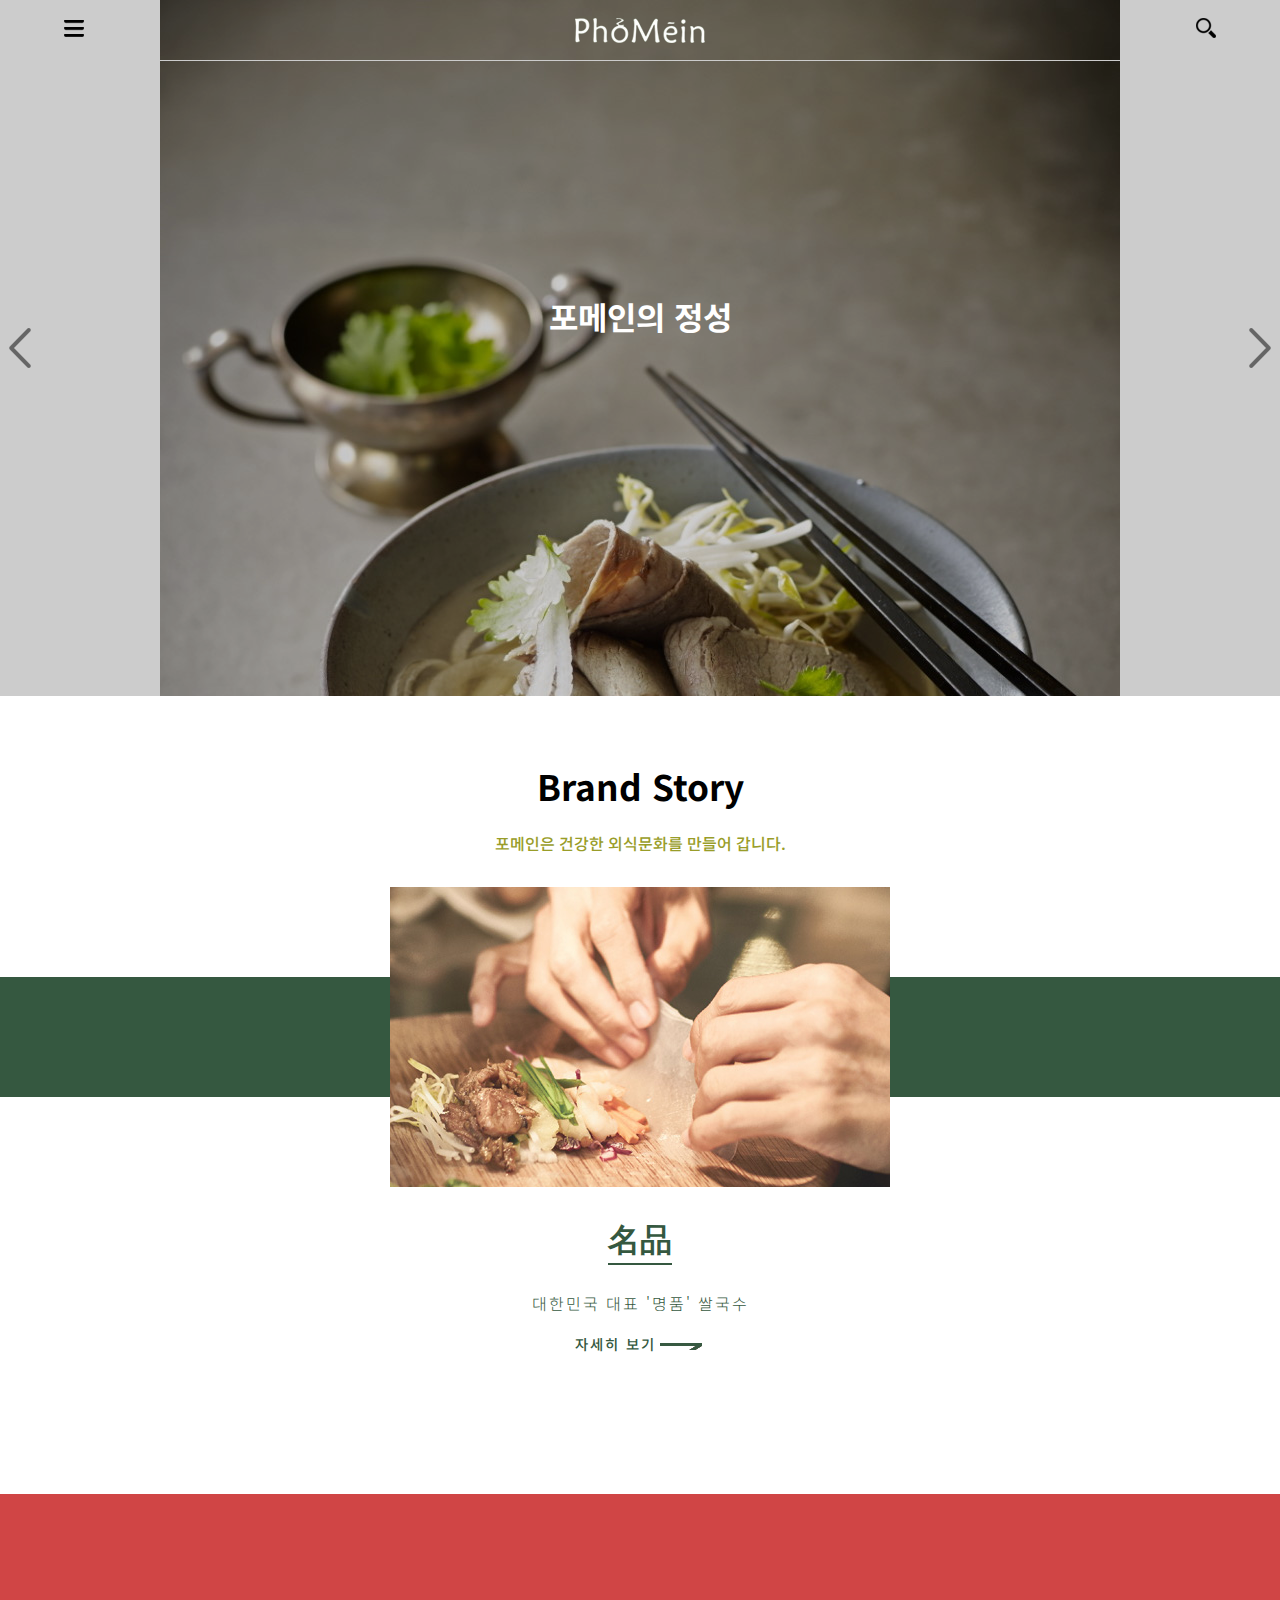
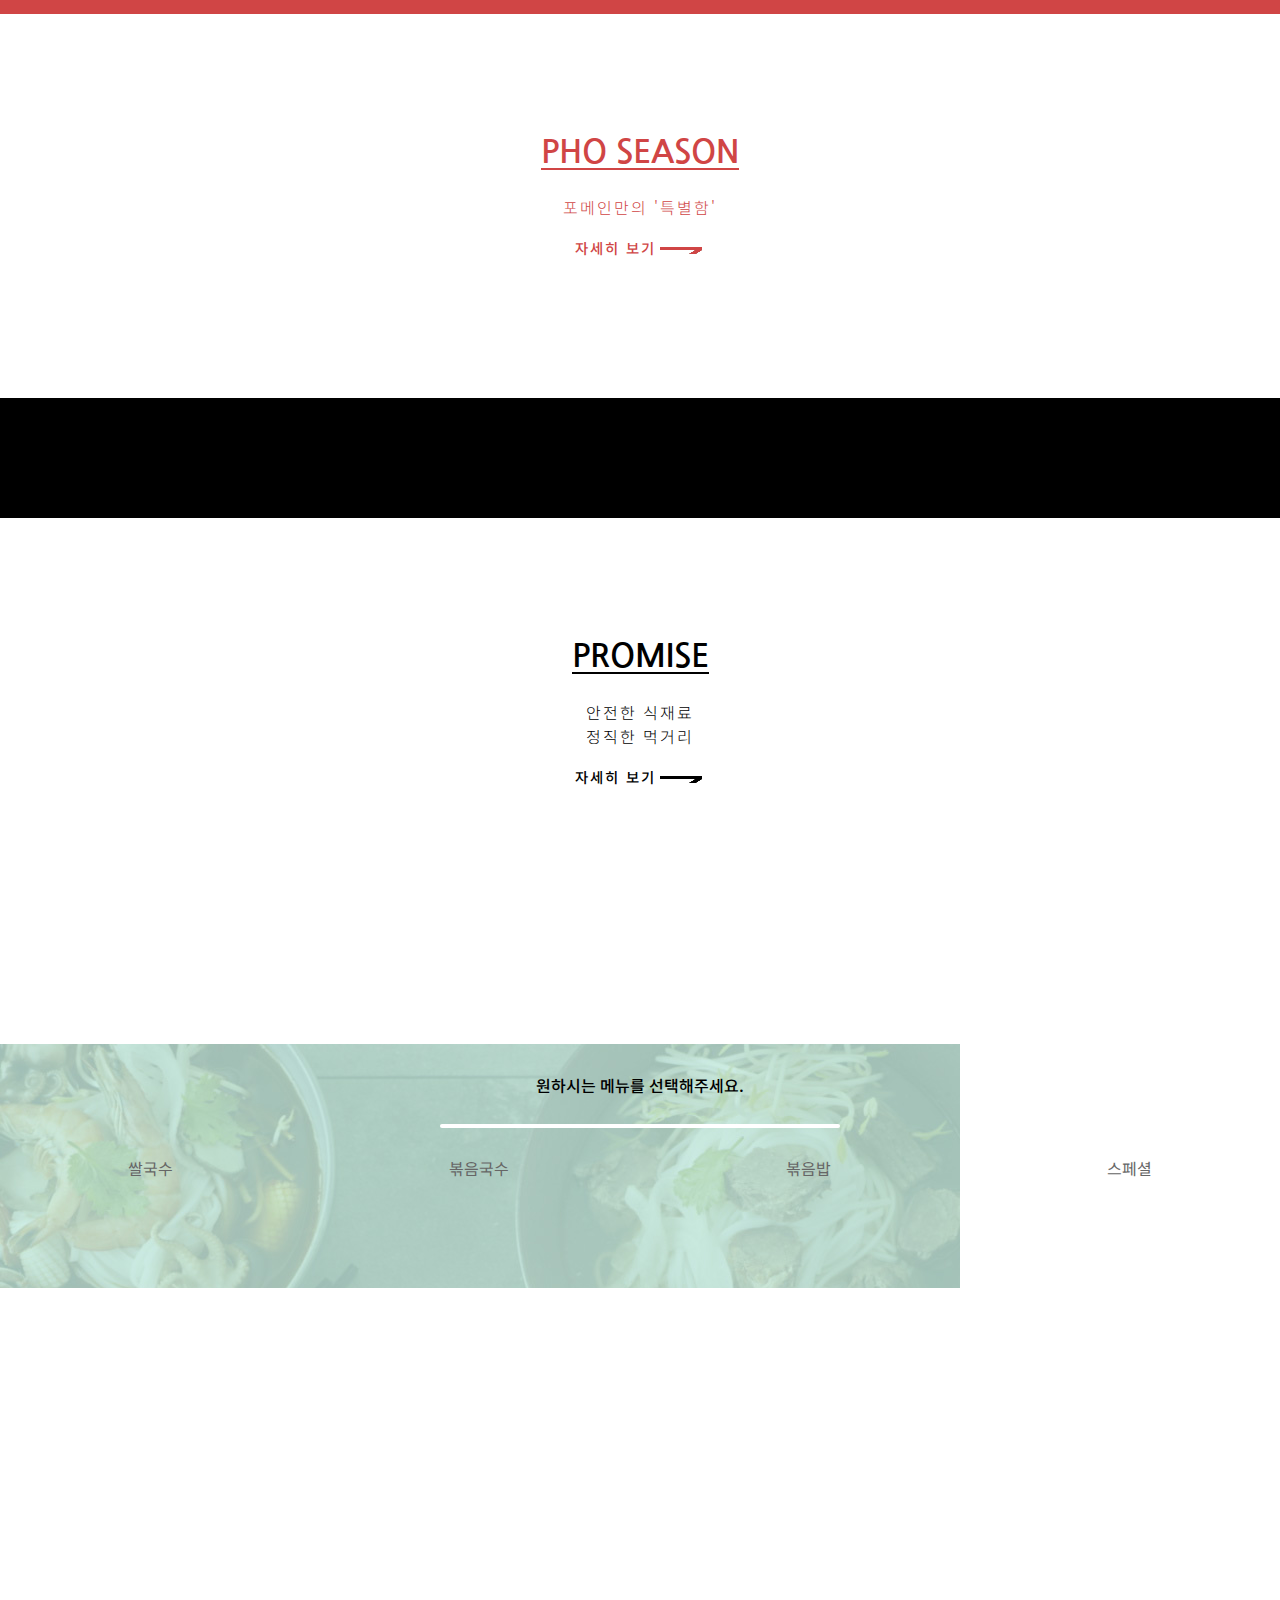
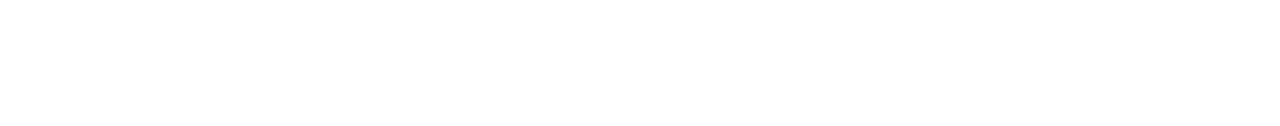
==== mobile/index.html @ 8dfbc82e "2019.5.30" ====
<!Doctype html>
<html lang="ko">
<head>
<meta charset="utf-8">
<meta http-equiv="X-UA-Compatible" content="IE-edge">
<meta name="viewport" content="initial-scale=1, width=device-width">
<link href="https://fonts.googleapis.com/css?family=Nanum+Gothic:400,700,800" rel="stylesheet">
<link href="https://fonts.googleapis.com/css?family=Noto+Sans+KR:100,300,400,500,700,900" rel="stylesheet">
<link rel="stylesheet" href="css/reset.css">
<link rel="stylesheet" href="css/font.css">
<link rel="stylesheet" href="css/style.css">
<script src="http://code.jquery.com/jquery-1.10.1.min.js"></script>
<script src="js/main.js"></script>
</head>

<body>
<div class="wrap">
	<header id="header">
		<div class="logo">
			<h1 id="logo">
				<a href=""><img src="images/logo1.png" alt="logo"></a>
			</h1>
		</div>
		<div class="util">
			<a href="" class="tab">
				<img src="images/menu_icon.png" alt="tab">
			</a>
			<div class="search">
				<a href=""><img src="images/search_icon.png" alt="search"></a>
				<div class="search_box">
					<form>
						<input type="text" placeholder="검색어를 입력해주세요.">
						<button></button>
					</form>
					<p>추천 검색어 : 쌀국수, 세트메뉴, 마일리지</p>
				</div>
			</div>
		</div>
	</header>
	<div class="mobile">
		<div class="mobile_head">
			<div class="mobile_logo">
				<img src="images/logo.png" alt="logo">
			</div>
			<a href="" class="close"><img src="images/close_icon.png" alt="닫기"></a>
		</div>
		<div class="login">
			<ul>
				<li><a href="">로그인</a></li>
				<li><a href="">회원가입</a></li>
			</ul>
		</div>
		<ul>
			<li>
				<a href="">포메인</a>
				<span class="add_btn">
					<img src="images/menu_add_btn.png" alt="add_icon">
				</span>
				<ul class="depth">
					<li><a href="">브랜드 소개</a></li>
					<li><a href="">CEO 인사말</a></li>
					<li><a href="">연혁</a></li>
					<li><a href="">오시는 길</a></li>
				</ul>
			</li>
			<li>
				<a href="">메뉴</a>
				<span class="add_btn">
					<img src="images/menu_add_btn.png" alt="add_icon">
				</span>
				<ul class="depth">
					<li><a href="">쌀국수</a></li>
					<li><a href="">월남쌈</a></li>
					<li><a href="">볶음국수</a></li>
					<li><a href="">볶음밥</a></li>
					<li><a href="">에피타이저</a></li>
					<li><a href="">스페셜 메뉴</a></li>
				</ul>
			</li>
			<li>
				<a href="">매장</a>
				<span class="add_btn">
					<img src="images/menu_add_btn.png" alt="add_icon">
				</span>
				<ul class="depth">
					<li><a href="">프렌차이즈 매장</a></li>
					<li><a href="">가맹 정보</a></li>
					<li><a href="">가맹 문의</a></li>
				</ul>
			</li>
			<li>
				<a href="">새소식</a>
				<span class="add_btn">
					<img src="images/menu_add_btn.png" alt="add_icon">
				</span>
				<ul class="depth">
					<li><a href="">공지사항</a></li>
					<li><a href="">이벤트</a></li>
				</ul>
			</li>
			<li>
				<a href="">고객센터</a>
				<span class="add_btn">
					<img src="images/menu_add_btn.png" alt="add_icon">
				</span>
				<ul class="depth">
					<li><a href="">1:1 문의</a></li>
					<li><a href="">마일리지</a></li>
				</ul>
			</li>
		</ul>
	</div>
	<div id="keyvisual">
		<div class="controller">
			<span class="prev_img"><img src="images/prev.png" alt="prev"></span>
			<span class="next_img"><img src="images/next.png" alt="next"></span>
		</div>
		<ul>
			<li>
				<div class="title">
					<dl>
						<dt>포메인의 정성</dt>
						<dd>고객을 위해<br>
						맛과 건강까지<br>
						생각하겠습니다.</dd>
					</dl>
				</div>
				<img class="main" src="images/main_image01.jpg" alt="main1">
			</li>
			<li>
				<div class="title">
					<dl>
						<dt>쌀국수는 포메인</dt>
						<dd>선두주자의 책임감,<br>
						국내 쌀국수 시장의 중심에서<br>
						변화를 선도하겠습니다.</dd>
					</dl>
				</div>
				<video id="mainv"class="main" src="movie/roll_a.mp4" alt="main2"></video>
			</li>
		</ul>
	</div>
	<div id="brand" class="contents">
		<div class="title">
			<dl>
				<dt>Brand Story</dt>
				<dd>포메인은 건강한 외식문화를 만들어 갑니다.</dd>
			</dl>
		</div>
		<ul class="conts">
			<li>
				<div class="b_image">
					<img src="images/brand_image1.jpg" alt="브랜드_명품">
				</div>
				<dl>
					<dt>名品</dt>
					<dd>대한민국 대표 '명품' 쌀국수</dd>
				</dl>
				<a href="">자세히 보기<span>icon</span></a>
			</li>
			<li>
				<div class="b_image">
					<img src="images/brand_image2.jpg" alt="브랜드_명품">
				</div>
				<dl>
					<dt>PHO SEASON</dt>
					<dd>포메인만의 '특별함'</dd>
				</dl>
				<a href="">자세히 보기<span></span></a>
			</li>
			<li>
				<div class="b_image">
					<img src="images/brand_image3.jpg" alt="브랜드_명품">
				</div>
				<dl>
					<dt>PROMISE</dt>
					<dd>안전한 식재료<br>
					정직한 먹거리</dd>
				</dl>
				<a href="">자세히 보기<span></span></a>
			</li>
		</ul>
	</div>
	<div id="menu" class="contents">
		<div class="title">
			<dl>
				<dt>PhoMein's Menu</dt>
				<dd>포메인 메뉴</dd>
			</dl>
		</div>
		<div class="menu_box">
			<p class="select">원하시는 메뉴를 선택해주세요.</p>
			<div class="menu_scroll">
				<span>checked</span>
			</div>
			<ul>
				<li><a href="">쌀국수</a></li>
				<li><a href="">볶음국수</a></li>
				<li><a href="">볶음밥</a></li>
				<li><a href="">스페셜</a></li>
			</ul>
			<div class="sub_group">
				<div class="arrow_btn">
					<a href="" class="prev"><img src="images/prev.png" alt="prev"></a>
					<a href="" class="next"><img src="images/next.png" alt="next"></a>
				</div>
				<ul class="sub">
					<li>
						<a href="">
							<img src="images/riceNoodle_01.png" alt="riceNoodle_01">
							<dl>
								<dt>포메인 쌀국수</dt>
								<dd>얇게 썰은 고기 토핑의 담백한 쌀국수 (양지, 차돌)</dd>
							</dl>
						</a>
					</li>
					<li>
						<a href="">
							<img src="images/riceNoodle_02.png" alt="riceNoodle_02">
							<dl>
								<dt>스파이시 포</dt>
								<dd>깔끔하고 개운한 맛의 매운 소고기 쌀국수</dd>
							</dl>
						</a>
					</li>
					<li>
						<a href="">
							<img src="images/riceNoodle_03.png" alt="riceNoodle_03">
							<dl>
								<dt>비프 청크 포</dt>
								<dd>소고기 목심을 두툼하게 썰어 넣은 프리미엄 쌀국수</dd>
							</dl>
						</a>
					</li>
					<li>
						<a href="">
							<img src="images/riceNoodle_04.png" alt="riceNoodle_04">
							<dl>
								<dt>프리미엄 소고기 쌀국수</dt>
								<dd>최고급 부위의 생고기를 넣은 프리미엄 쌀국수</dd>
							</dl>
						</a>
					</li>
				</ul>
				<ul class="sub">
					<li>
						<a href="">
							<img src="images/friedNoodle_01.png" alt="friedNoodle_01">
							<dl>
								<dt>매운 해산물 볶음 쌀국수</dt>
								<dd>쌀국수와 각종 해산물을 신선한 야채, 계란과 함께 칠리소스로 볶아낸 매콤한 볶음 쌀국수</dd>
							</dl>
						</a>
					</li>
					<li>
						<a href="">
							<img src="images/friedNoodle_02.png" alt="friedNoodle_02">
							<dl>
								<dt>소고기 플랫 누들</dt>
								<dd>넓은 쌀국수 면과 부드러운 소고기를 신선한 청경채, 각종 야채와 함께 볶아낸 포메인의 인기 메뉴</dd>
							</dl>
						</a>
					</li>
					<li>
						<a href="">
							<img src="images/friedNoodle_03.png" alt="friedNoodle_03">
							<dl>
								<dt>해산물 팟타이</dt>
								<dd>쌀국수와 각종 해산물을 계란, 숙주와 함께 팟타이 소스로 볶아낸 불맛이 일품인 볶음 쌀국수</dd>
							</dl>
						</a>
					</li>
					<li>
						<a href="">
							<img src="images/friedNoodle_04.png" alt="friedNoodle_04">
							<dl>
								<dt>닭고기 팟타이</dt>
								<dd>쌀국수와 닭고기를 계란, 숙주와 함께 팟타이 소스로 볶아낸 담백한 볶음 쌀국수</dd>
							</dl>
						</a>
					</li>
				</ul>
				<ul class="sub">
					<li>
						<a href="">
							<img src="images/friedRice_01.png" alt="friedRice_01">
							<dl>
								<dt>소고기 볶음밥</dt>
								<dd>소고기, 양파, 계란을 특제소스로 볶아낸 포메인의 인기 메뉴</dd>
							</dl>
						</a>
					</li>
					<li>
						<a href="">
							<img src="images/friedRice_02.png" alt="friedRice_02">
							<dl>
								<dt>칠리 볶음밥</dt>
								<dd>신선한 야채, 새우, 오징어, 버섯, 계란을 특제소스로 볶아낸 매콤한 볶음밥</dd>
							</dl>
						</a>
					</li>
					<li>
						<a href="">
							<img src="images/friedRice_03.png" alt="friedRice_03">
							<dl>
								<dt>닭고기 볶음밥</dt>
								<dd>닭고기, 양파, 계란, 버섯, 신선한 야채를 포메인의 특제소스로 볶아낸 담백한 볶음밥</dd>
							</dl>
						</a>
					</li>
					<li>
						<a href="">
							<img src="images/friedRice_04.png" alt="friedRice_04">
							<dl>
								<dt>파인애플 볶음밥</dt>
								<dd>파인애플, 새우, 오징어, 버섯, 계란, 신선한 야채를 피쉬소스와 함께 볶아낸 볶음밥</dd>
							</dl>
						</a>
					</li>
				</ul>
				<ul class="sub">
					<li>
						<a href="">
							<img src="images/special_01.png" alt="special_01">
							<dl>
								<dt>치킨 앤 베지</dt>
								<dd>버섯, 가지, 시금치 등 각종 채소와 닭고기를 매콤한 포메인 특제 소스와 함께 볶아낸 요리</dd>
							</dl>
						</a>
					</li>
					<li>
						<a href="">
							<img src="images/special_02.png" alt="special_02">
							<dl>
								<dt>포메인 깐풍기</dt>
								<dd>바삭하게 튀긴 닭다리살에 각종 야채, 캐슈넛을 함께 볶은 매콤달콤 고소한 맛의 요리</dd>
							</dl>
						</a>
					</li>
					<li>
						<a href="">
							<img src="images/special_03.png" alt="special_03">
							<dl>
								<dt>분보싸오</dt>
								<dd>부드러운 소고기와 달콤한 파인애플을 양파와 함께 볶아낸 후, 신선한 야채, 쌀국수와 함께 피쉬소스로 비벼먹는 건강 메뉴</dd>
							</dl>
						</a>
					</li>
					<li>
						<a href="">
							<img src="images/special_04.png" alt="special_04">
							<dl>
								<dt>분짜</dt>
								<dd>풍미가 살아있는 목살 직화구이와 신선한 채소를 새콤달콤 특제소스에 젹셔 먹는 애색 쌀국수</dd>
							</dl>
						</a>
					</li>
				</ul>
			</div>
		</div>
	</div>
	<div id="delivery" class="contents">
		<img src="images/delivery_scooter.png" alt="scooter">
		<div class="title">
			<dl>
				<dt>DELIVERY SURVICE</dt>
				<dd>포메인 배달 서비스</dd>
				<dd>집에서도 포메인의 메뉴를 마음껏 즐겨보세요!</dd>
			</dl>
		</div>
		<div class="link">
			<a href="">포메인 배달 이용하기</a>
		</div>
	</div>
	<footer id="footer">
		<div class="f_head">
			<div class="logo">
				<img src="images/logo1.png" alt="logo">
			</div>
			<ul class="sns">
				<li class="fb"><a href=""><img src="images/ico_fb.png" alt="facebook"></a></li>
				<li class="blog"><a href=""><img src="images/ico_blog.png" alt="naver_blog"></a></li>
				<li class="insta"><a href=""><img src="images/ico_insta.png" alt="instagram"></a></li>
			</ul>
		</div>
		<div class="f_cont">
			<div class="family_site">
				<a href="">FAMILY SITE</a>
				<ul>
					<li><a href="">브라운 슈거</a></li>
				</ul>
			</div>
			<dl class="franchise">
				<dt>가맹문의</dt>
				<dd>
					<ul>
						<li>1889-2422</li>
						<li>031-780-1500</li>
						<li><a href="">help@phomein.com</a></li>
					</ul>
				</dd>
			</dl>
			<ul class="footer_menu">
				<li><a href="">고객센터</a></li>
				<li><a href="">이용안내</a></li>
				<li><a href="">이용약관</a></li>
				<li><a href="">개인정보 취급방침</a></li>
				<li><a href="">이메일 무단 수집 거부</a></li>
				<li><a href="">Intranet</a></li>
			</ul>
			<span>ⓒ2017 DAILKING INC.ALL RIGHTS RESERVED</span>
		</div>
	</footer>
	<div class="dim"></div>
</div>
</body>
</html>
---- mobile/css/font.css ----
* {
font-family: 'Noto Sans KR', sans-serif;
}
---- mobile/css/style.css ----
@charset "utf-8";

a {
	color : #666;
}

body.fixed {
	overflow : hidden;
}

#header {
	display : flex;
	justify-content : center;
	align-items : center;
	position : fixed;
	top : 0;
	width : 100%;
	height : 60px;
	background-color : transparent;
	border-bottom : 1px solid #ccc;
	z-index : 2;
}

#header.active {
	background-color : #fff;
}

#header .logo {
	z-index : 1;
}

#logo {
	font-size : 1em;
}

#header .util {
	display : flex;
	justify-content : space-between;
	align-items : center;
	padding : 0 5%;
	position : absolute;
	top : 0;
	height : 100%;
	width : 100%;
}

.mobile {
	position : fixed;
	max-width : 600px;
	width : 100%;
	height : 100%;
	top :0;
	left : 0;
	background-color : #373737;
	margin-left : -100%;
	transition : margin-left 0.3s;
	z-index : 999;
	overflow : auto;
}

.mobile.active {
	margin : 0;
}

.mobile_head {
	display : flex;
	justify-content : space-between;
	align-items : center;
	position : relative;
	padding : 20px;
	background-color : #fff;
	border-bottom : 2px solid #ccc;
}

.mobile .login {
	text-align : right;
	background-color : #fff;
	padding-right : 20px;
}

.mobile .login ul li {
	display : inline-block;
	padding : 10px;
	font-size : 0.9em;
	line-height : 32px;
}

.mobile > ul {
	border-bottom : 2px solid #ccc;
}

.mobile > ul > li {
	font-weight : 500;
	position : relative;
}

.mobile > ul > li::after {
	content : '';
	display : block;
	position : absolute;
	left : 2%;
	bottom : -1px;
	width : 96%;
	height : 1px;
	background-color : #666;
}

.mobile > ul > li:last-child::after {
	display : none;
}

.mobile > ul > li > a {
	display : block;
	line-height : 3.75em;
	font-size : 1em;
	color : #fff;
	padding-left : 20px;
}

.mobile .add_btn {
	display : inline-block;
	overflow : hidden;
	width : 25px;
	height : 25px;
	position : absolute;
	top : 15px;
	right : 25px;
}

.mobile .add_btn img {
	position : absolute;
}

.mobile .add_btn.active img {
	top : -25px;
}

.mobile .depth {
	display : none;
	padding : 10px;
	background-color : #fff;
}

.mobile .depth li {
	padding-left : 30px;
}

.mobile .depth li a {
	font-size : 0.9em;
	line-height : 2.2em;
	color : #333;
}

#header .search .search_box {
	display : none;
	position : absolute;
	top : 100%;
	right : 0;
	width : 100%;
	height : 60px;
	background-color : #fff;
	text-align : center;
	z-index : 1;
}

#header .search .search_box input[type=text]{
	width : 70%;
	height : 30px;
	border : 1px solid #ccc;
	box-sizing : border-box;
	vertical-align : middle;
	padding-left : 20px;
}

#header .search .search_box button {
	width :	30px;
	height : 30px;
	vertical-align : middle;
	border : 1px solid #ccc;
	background : url('../images/search_icon.png') no-repeat center center;
	background-color : #fff;
}

#header .search .search_box p {
	font-size : 12px;
	color : #666;
	line-height : 20px;
}

.dim {
	display : none;
	position : fixed;
	left : 0;
	top : 0;
	right : 0;
	bottom : 0;
	z-index : 10;
	background-color : rgba(0,0,0,0.6);
	overflow : hidden;
}

.dim.active {
	display : block;
}

#keyvisual {
	position : relative;
	width : 100%;
	overflow : hidden;
}
#keyvisual .controller span {
	display : inline-block;
	position : absolute;
	top : 50%;
	margin-top : -20px;
	width : 40px;
	height : 40px;
	opacity : 0.5;
	animation-iteration-count : infinite;
	animation-duration : 2s;
	animation-timing-function : ease-out;
	z-index :1;
}

#keyvisual .controller .prev_img {
	left : 0;
	animation-name : prev;
}

#keyvisual .controller .next_img {
	right : 0;
	animation-name : next;
}

@keyframes prev {
	0%{
		left : 40px;
		opacity : 0;
	}
	100%{
		left : 0;
	}
}

@keyframes next {
	0%{
		right : 40px;
		opacity : 0;
	}
	100%{
		right : 0px;
	}
}

#keyvisual ul {
	position : absolute;
	width : 200%;
	height : 100%;
	left : 0;
}

#keyvisual ul li {
	display : flex;
	align-items : center;
	position : relative;
	overflow : hidden;
	float : left;
	width : 50%;
	height : 100%;
}
#keyvisual ul li::after {
	content: '';
	display: block;
	position: absolute;
	top: 0;
	left: 0;
	width: 100%;
	height: 100%;
	background-color: rgba(0,0,0,0.2);
}
#keyvisual .main {
	position : absolute;
	top : 0;
	left : 50%;
}

#keyvisual .title {
	text-align : center;
	z-index : 1;
	width : 100%;
	color : #fff;
}

#keyvisual .title dt {
	font-size : 2em;
	margin-bottom : 5%;
	font-weight : 700;
}

#keyvisual .title dd {
	font-size : 1.2em;
	font-weight : 400;
	line-height : 2em;
}

.contents {
	padding : 4em 0;
	text-align : center;
}

.contents .title {
	margin-bottom : 2em;
}
.contents .title dl dt {
	font-size : 2.2em;
	font-weight : 700;
	margin-bottom : 20px;
	opacity : 0;
	transition : 1s;
}

.contents .title.on dl dt {
	opacity : 1;
}

.contents .title dl dd {
	font-size : 1em;
	font-weight : 500;
	color : #999d29;
	opacity : 0;
	transition : 1s;
	transition-delay : 0.5s;
}

.contents .title.on dl dd {
	opacity : 1;
}

#brand .conts {
	display : flex;
	flex-direction : column;
	align-items : center;
	text-align : center;
}

#brand .conts li {
	margin-bottom : 3em;
}

#brand .conts li:last-child {
	margin : 0;
}

#brand .conts li .b_image {
	position : relative;
	height : 300px;
	overflow : hidden;
}

#brand .conts li .b_image::before {
	content : '';
	display : block;
	position : absolute;
	top : 30%;
	width : 100%;
	height : 40%;
	color : #fff;
}

#brand .conts li .b_image img {
	position : absolute;
	left : 50%;
	margin-left : -250px;
	opacity : 0;
	transition : 1.5s;
}

#brand .conts li:nth-child(1) .b_image img,
#brand .conts li:nth-child(3) .b_image img {
	transform : translatex(200px);
}

#brand .conts li:nth-child(2) .b_image img {
	transform : translatex(-200px);
}

#brand .conts li .b_image img.on {
	opacity : 1;
	transform : translatex(0);
}

#brand .conts li dl {
	padding : 2em 0 1em;
}

#brand .conts li dt {
	display : inline-block;
	font-family: 'Nanum Gothic', sans-serif;
	font-size : 2em;
	font-weight : 700;
	margin-bottom : 0.8em;
}

#brand .conts li dd {
	font-size : 1em;
	font-weight : 300;
	letter-spacing : 2px;
}

#brand .conts li a {
	font-size : 0.9em;
	font-weight : 500;
	letter-spacing : 2px;
}

#brand .conts li a span {
	display : inline-block;
	width : 50px;
	height : 20px;
	vertical-align : middle;
	text-indent : -9999px; 
	background : url("../images/arrow.png") no-repeat;
}

#brand .conts li:nth-child(1) {
	color : #355840;
}

#brand .conts li:nth-child(1) .b_image::before {
	background-color : #355840; 
}

#brand .conts li:nth-child(1) dt {

	border-bottom : 2px solid #355840;
}

#brand .conts li:nth-child(1) a {
	color : #355840;
}

#brand .conts li:nth-child(1) a span {
	background-position : 0;
}

#brand .conts li:nth-child(2) {
	color : #d04545;
}

#brand .conts li:nth-child(2) .b_image::before {
	background-color : #d04545; 
}

#brand .conts li:nth-child(2) dt {
	border-bottom : 2px solid #d04545;
}

#brand .conts li:nth-child(2) a {
	color : #d04545;
}

#brand .conts li:nth-child(2) a span {
	background-position : -50px 0;
}

#brand .conts li:nth-child(3) {
	color : #000;
}

#brand .conts li:nth-child(3) .b_image::before {
	background-color : #000; 
}

#brand .conts li:nth-child(3) dt {
	border-bottom : 2px solid #000;
}

#brand .conts li:nth-child(3) a {
	color : #000;
}

#brand .conts li:nth-child(3) a span {
	background-position : -100px 0;
}

#menu .menu_box {
	position : relative;
	padding : 5em 0 5em;
	background : url(../images/menu_bg.jpg) no-repeat;
	overflow : hidden;
}

#menu .menu_box .select {
	position : absolute;
	width : 100%;
	top : 12%;
	text-align : center;
	font-weight : 500;
	font-size : 1em;
}

#menu .menu_box .menu_scroll {
	margin : 0 auto;
	position : relative;
	width : 25em;
	height : 0.25em;
	background-color : #fff;
	border-radius : 0.125em;
}

#menu .menu_box .menu_scroll.resize {
	width : 80%;
}

#menu .menu_box .menu_scroll span {
	display : none;
	position : absolute;
	left : 0;
	top : 0;
	width : 25%;
	height : 100%;
	text-indent : -9999px;
	overflow : hidden;
	background-color : #358921;
	border-radius : 0.125em;
	transition : 0.3s;
}

#menu .menu_box > ul {
	display : flex;
	justify-content : space-between;
	position : relative;
	padding : 0 10%;
}

#menu .menu_box > ul > li > a {
	font-size : 1em;
	font-weight : 400;
	line-height : 5em;
}

#menu .menu_box > ul > li.active > a {
	color : #358921;
	font-weight : 500;
}

#menu .menu_box .sub_group {
	display : none;
	position : relative;
	overflow : hidden;
}

#menu .menu_box .sub_group .arrow_btn {
	display : flex;
	position : absolute;
	width : 100%;
	top : 50%;
	z-index : 1;
	opacity : 0.6;
}

#menu .menu_box .sub_group .arrow_btn.off {
	display : none;
}

#menu .menu_box .sub_group .arrow_btn a {
	position : absolute;
	top : 50%;
	margin-top : -20px;
}

#menu .menu_box .sub_group .arrow_btn .prev {
	left : 0;
}

#menu .menu_box .sub_group .arrow_btn .next {
	right : 0;
}

#menu .menu_box .sub_group .sub {
	display : none;
	position : relative;
	width : 400%;
	left : 0;
	background-color : #fff;
	padding : 2em 0;
}

#menu .menu_box .sub_group .sub.active {
	display : flex;
}

#menu .menu_box .sub_group .sub li {
	width : 25%;
	padding : 0 40px;
	box-sizing : border-box;
}

#menu .menu_box .sub_group .sub li a {
	display : flex;
	justify-content : center;
	align-items : center;
}

#menu .menu_box .sub_group .sub li a.column {
	flex-direction : column;
}

#menu .menu_box .sub_group .sub li dl {
	text-align : center;
}

#menu .menu_box .sub_group .sub li dl dt {
	font-size : 1.1em;
	font-weight : 700;
	line-height : 2em;
	color : #000;
}

#menu .menu_box .sub_group .sub li dl dd {
	font-size : 0.8em;
	font-weight : 500;
}

#delivery {
	overflow : hidden;
}

#delivery > img {
	margin-bottom : 5em;
	transform : translatex(200px);
	opacity : 0;
	transition : 2s;
}

#delivery > img.on {
	transform : translatex(0);
	opacity : 1;
}

#delivery .link {
	padding : 2em 0;
	background : url(../images/delivery_bg01.jpg) no-repeat center center;
	background-size : cover;
}

#delivery .link a {
	display : inline-block;
	width : 15em;
	border : 2px solid #ccc;
	color : #000;
	font-size : 0.9em;
	font-weight : 400;
	line-height : 3em;
	background-color : #fff;
}

#footer {
	background-color : #000;
}

#footer .f_head {
	display : flex;
	justify-content : space-between;
	align-items : center;
	padding : 1em 2em;
	border-bottom : 1px solid #fff;
}

#footer .f_head .logo {
	transform : scale(0.9);
}

#footer .f_head .sns {
	display : flex;
}

#footer .f_head .sns.small {
	transform : scale(0.9);
}

#footer .f_head .sns li {
	margin-right : 20px;
}

#footer .f_head .sns li:last-child {
	margin : 0;
}

#footer .f_cont {
	padding : 1em 2em;
}

#footer .f_cont .family_site {
	text-align : center;
	position : relative;
	width : 10em;
	margin : 0 auto;
}

#footer .f_cont .family_site > a {
	display : inline-block;
	width : 100%;
	line-height : 2em; 
	color : #fff;
	font-size : 1em;
	font-weight : 700;
}

#footer .f_cont .family_site > a::after {
	content : '';
	display : inline-block;
	margin-left : 10px;
	width : 8px;
	height : 5px;
	background : url(../images/icon_arr_01.png) no-repeat;
	vertical-align : middle;
}

#footer .f_cont .family_site > a.active::after {
	transform : rotate(180deg);
}

#footer .f_cont .family_site ul {
	display : none;
	position : absolute;
	left : 5%;
	width : 90%;
	top : 100%;
	overflow : hidden;
	background-color : #fff;
}

#footer .f_cont .family_site ul a {
	display : inline-block;
	width : 100%;
	font-weight : 700;
	font-size : 0.9em;
	line-height : 2.2em;
}

#footer .f_cont .franchise {
	margin-top : 2em;
	color : #fff;
}

#footer .f_cont .franchise dt {
	font-size : 1.1em;
	font-weight : 500;
	margin-bottom : 10px;
}

#footer .f_cont .franchise dd ul {
	display : flex;
	flex-wrap : wrap;
	color : #ccc;
	font-weight : 300;
	font-size : 0.9em;
	letter-spacing : 0.5px;
}

#footer .f_cont .franchise dd ul li {
	position : relative;
	margin-right : 30px;
}

#footer .f_cont .franchise dd ul li a {
	color : #ccc;
}

#footer .f_cont .franchise dd ul li:last-child {
	margin : 0;
}

#footer .f_cont .franchise dd ul li::after {
	content : '';
	display : block;
	position : absolute;
	width : 1px;
	height : 0.6em;
	right : -15px;
	top : 0.5em;
	background-color : #666;
}

#footer .f_cont .franchise dd ul li:last-child::after {
	display : none;
}

#footer .f_cont .footer_menu {
	margin-top : 2em;
	display : flex;
	flex-wrap : wrap;
}

#footer .f_cont .footer_menu li {
	margin-right : 20px;
}

#footer .f_cont .footer_menu li:last-child {
	margin : 0;
}

#footer .f_cont .footer_menu a {
	color : #fff;
	font-weight : 300;
	font-size : 0.9em;
}

#footer .f_cont > span {
	color : #ccc;
	font-size : 0.6em;
	font-weight : 300;
}
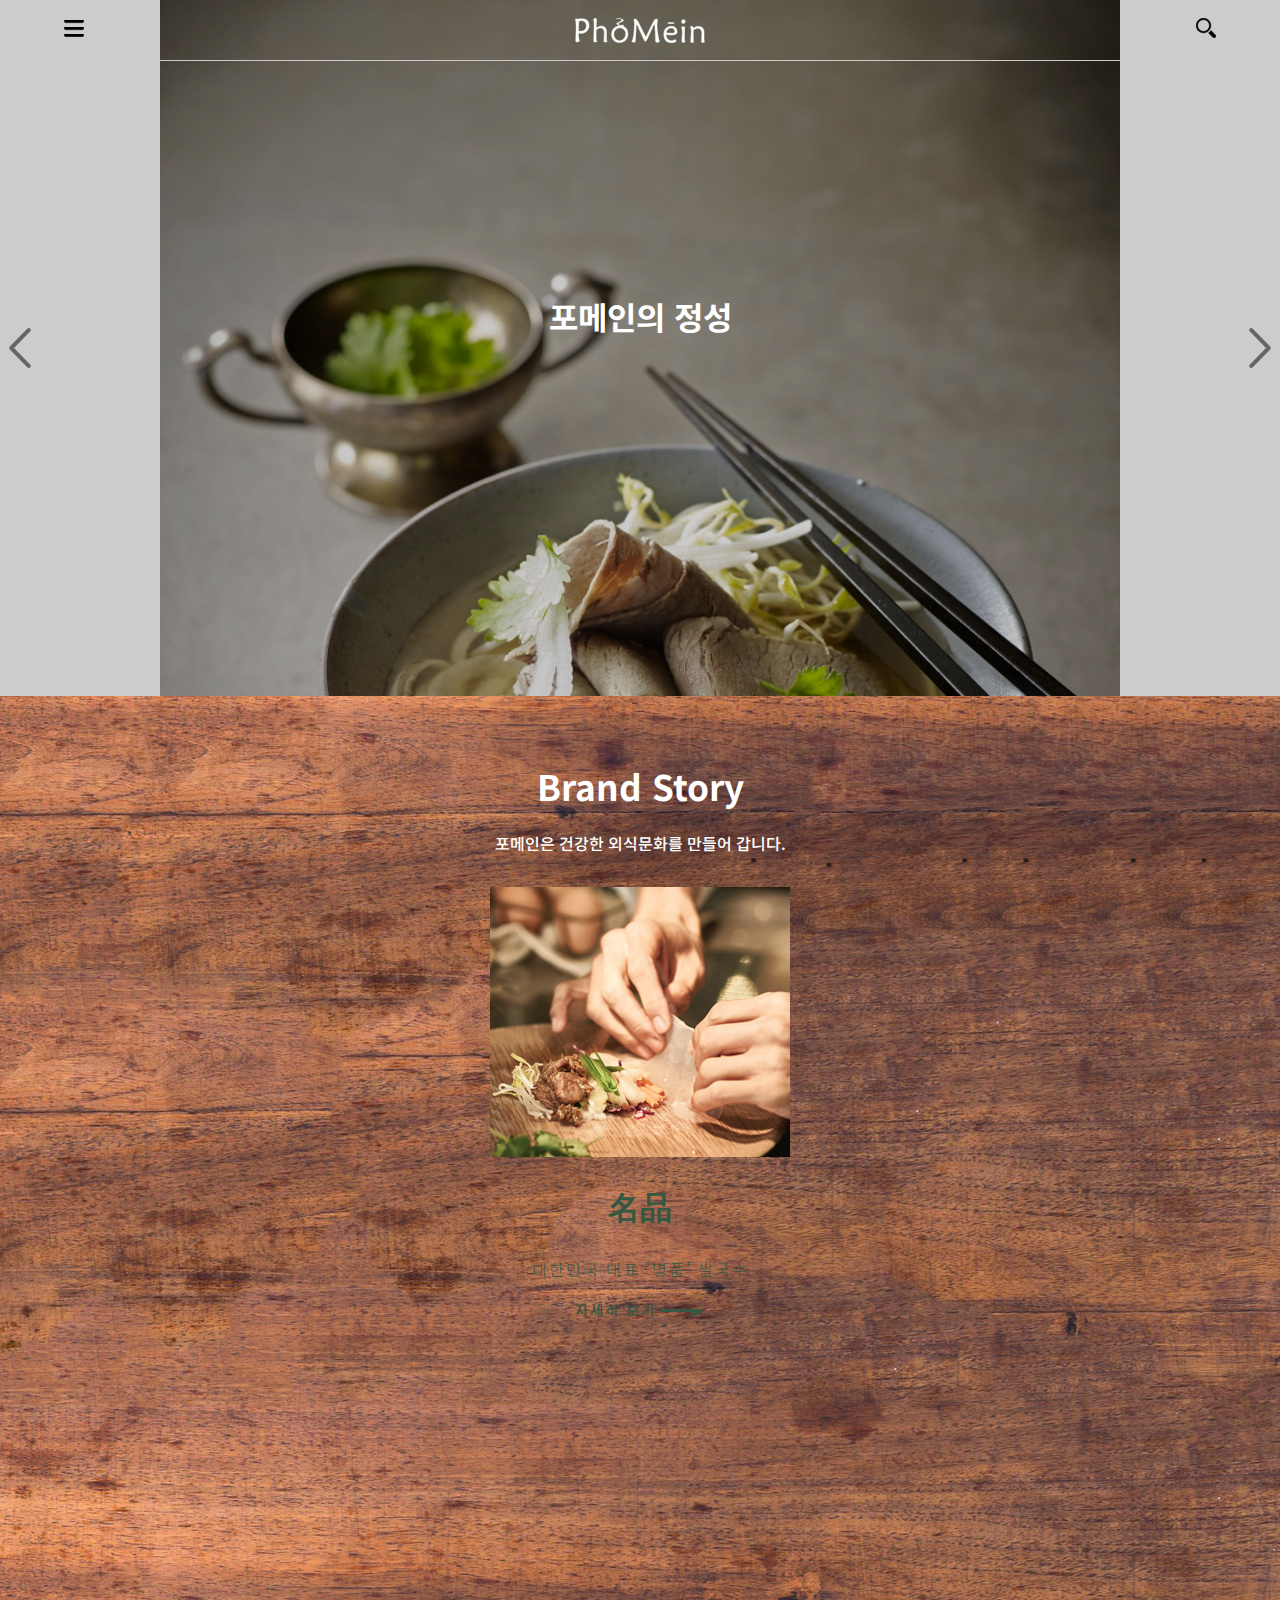
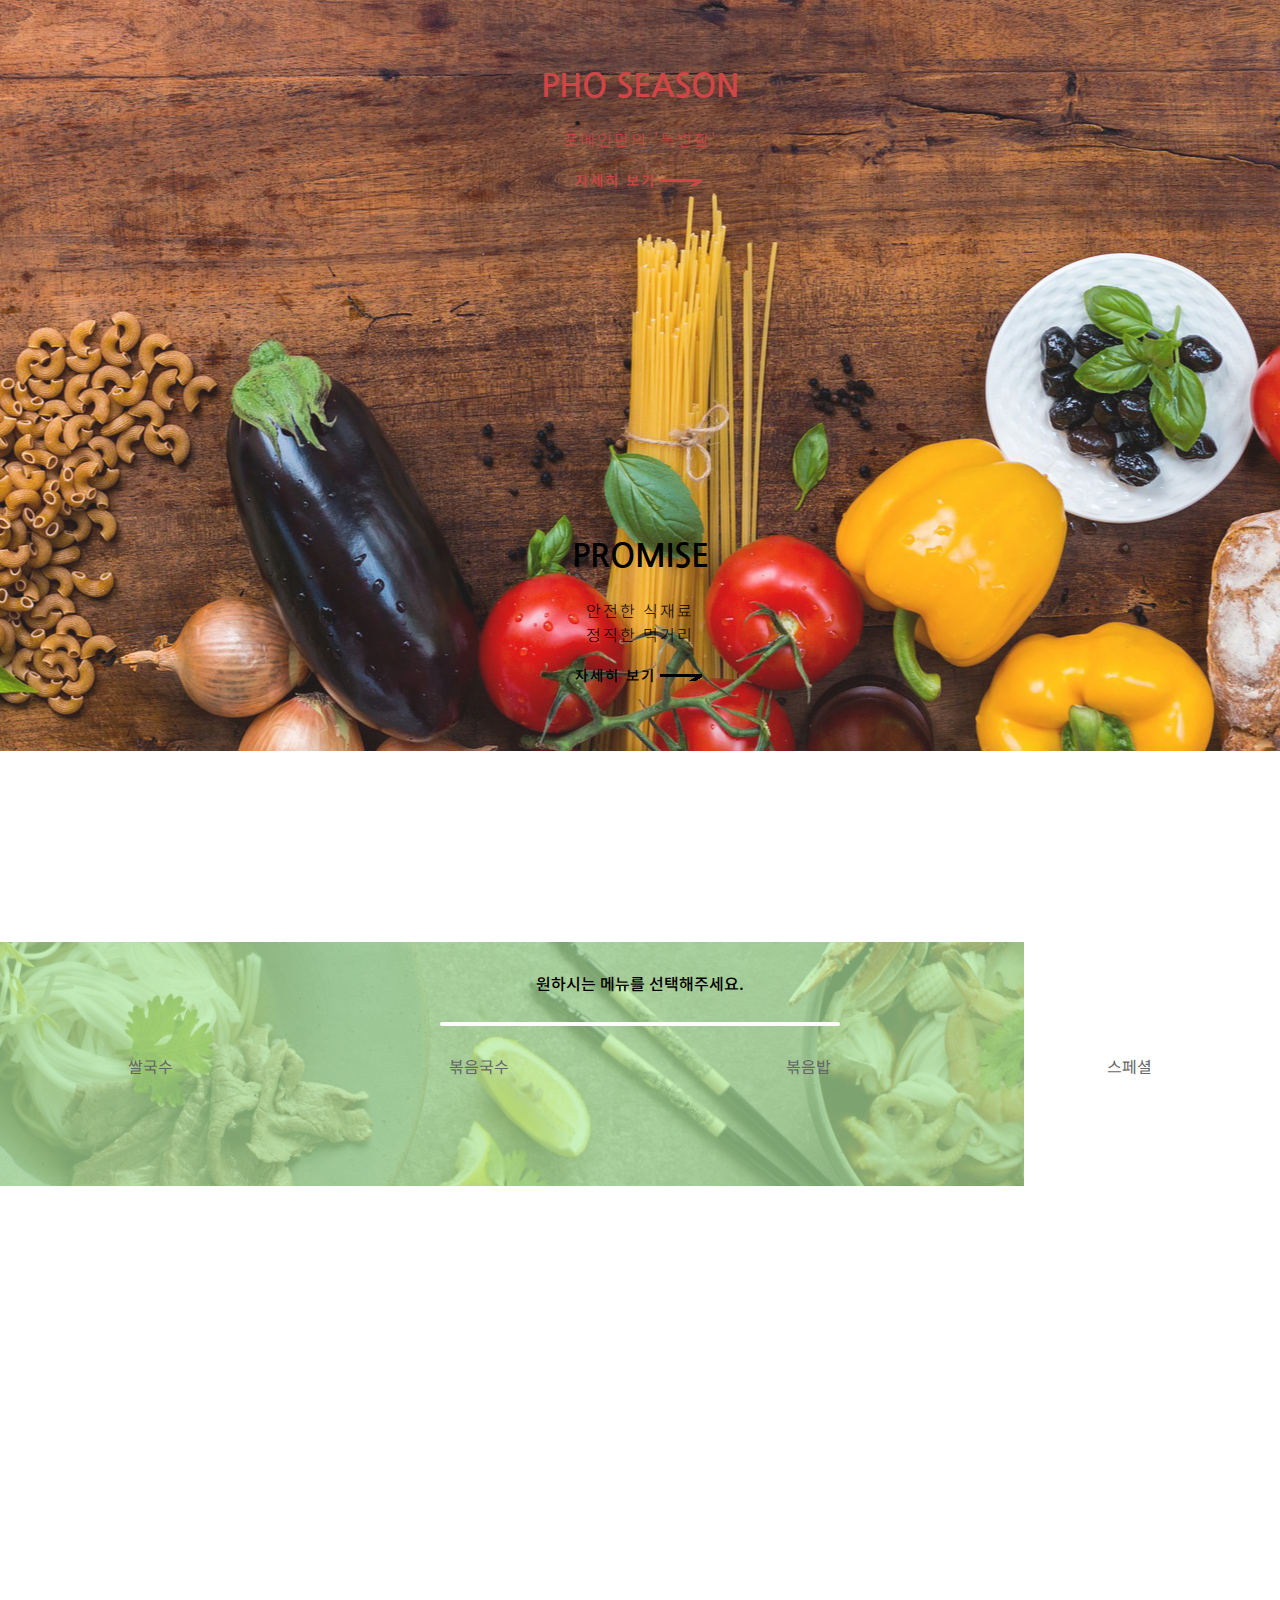
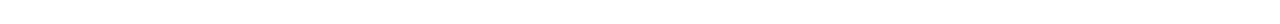
==== commit 94e10f46: "mobile" ====
--- a/mobile/index.html
+++ b/mobile/index.html
@@ -150,7 +150,7 @@
 		<ul class="conts">
 			<li>
 				<div class="b_image">
-					<img src="images/brand_image1.jpg" alt="브랜드_명품">
+					<img src="images/brand_cont1_image1.jpg" alt="브랜드_명품">
 				</div>
 				<dl>
 					<dt>名品</dt>
@@ -160,7 +160,7 @@
 			</li>
 			<li>
 				<div class="b_image">
-					<img src="images/brand_image2.jpg" alt="브랜드_명품">
+					<img src="images/brand_cont2_image1.jpg" alt="포시즌">
 				</div>
 				<dl>
 					<dt>PHO SEASON</dt>
@@ -170,7 +170,7 @@
 			</li>
 			<li>
 				<div class="b_image">
-					<img src="images/brand_image3.jpg" alt="브랜드_명품">
+					<img src="images/brand_cont3_image1.jpg" alt="PROMISE">
 				</div>
 				<dl>
 					<dt>PROMISE</dt>
--- a/mobile/css/style.css
+++ b/mobile/css/style.css
@@ -310,6 +310,7 @@
 
 .contents .title {
 	margin-bottom : 2em;
+	color: #fff;
 }
 .contents .title dl dt {
 	font-size : 2.2em;
@@ -326,7 +327,6 @@
 .contents .title dl dd {
 	font-size : 1em;
 	font-weight : 500;
-	color : #999d29;
 	opacity : 0;
 	transition : 1s;
 	transition-delay : 0.5s;
@@ -335,7 +335,9 @@
 .contents .title.on dl dd {
 	opacity : 1;
 }
-
+#brand {
+	background: url("../images/brand_bg.jpg") no-repeat center bottom;
+}
 #brand .conts {
 	display : flex;
 	flex-direction : column;
@@ -357,20 +359,7 @@
 	overflow : hidden;
 }
 
-#brand .conts li .b_image::before {
-	content : '';
-	display : block;
-	position : absolute;
-	top : 30%;
-	width : 100%;
-	height : 40%;
-	color : #fff;
-}
-
 #brand .conts li .b_image img {
-	position : absolute;
-	left : 50%;
-	margin-left : -250px;
 	opacity : 0;
 	transition : 1.5s;
 }
@@ -390,7 +379,7 @@
 }
 
 #brand .conts li dl {
-	padding : 2em 0 1em;
+	margin-bottom: 1em;
 }
 
 #brand .conts li dt {
@@ -426,15 +415,6 @@
 	color : #355840;
 }
 
-#brand .conts li:nth-child(1) .b_image::before {
-	background-color : #355840; 
-}
-
-#brand .conts li:nth-child(1) dt {
-
-	border-bottom : 2px solid #355840;
-}
-
 #brand .conts li:nth-child(1) a {
 	color : #355840;
 }
@@ -447,14 +427,6 @@
 	color : #d04545;
 }
 
-#brand .conts li:nth-child(2) .b_image::before {
-	background-color : #d04545; 
-}
-
-#brand .conts li:nth-child(2) dt {
-	border-bottom : 2px solid #d04545;
-}
-
 #brand .conts li:nth-child(2) a {
 	color : #d04545;
 }
@@ -466,15 +438,6 @@
 #brand .conts li:nth-child(3) {
 	color : #000;
 }
-
-#brand .conts li:nth-child(3) .b_image::before {
-	background-color : #000; 
-}
-
-#brand .conts li:nth-child(3) dt {
-	border-bottom : 2px solid #000;
-}
-
 #brand .conts li:nth-child(3) a {
 	color : #000;
 }
@@ -485,7 +448,7 @@
 
 #menu .menu_box {
 	position : relative;
-	padding : 5em 0 5em;
+	padding : 5em 0;
 	background : url(../images/menu_bg.jpg) no-repeat;
 	overflow : hidden;
 }
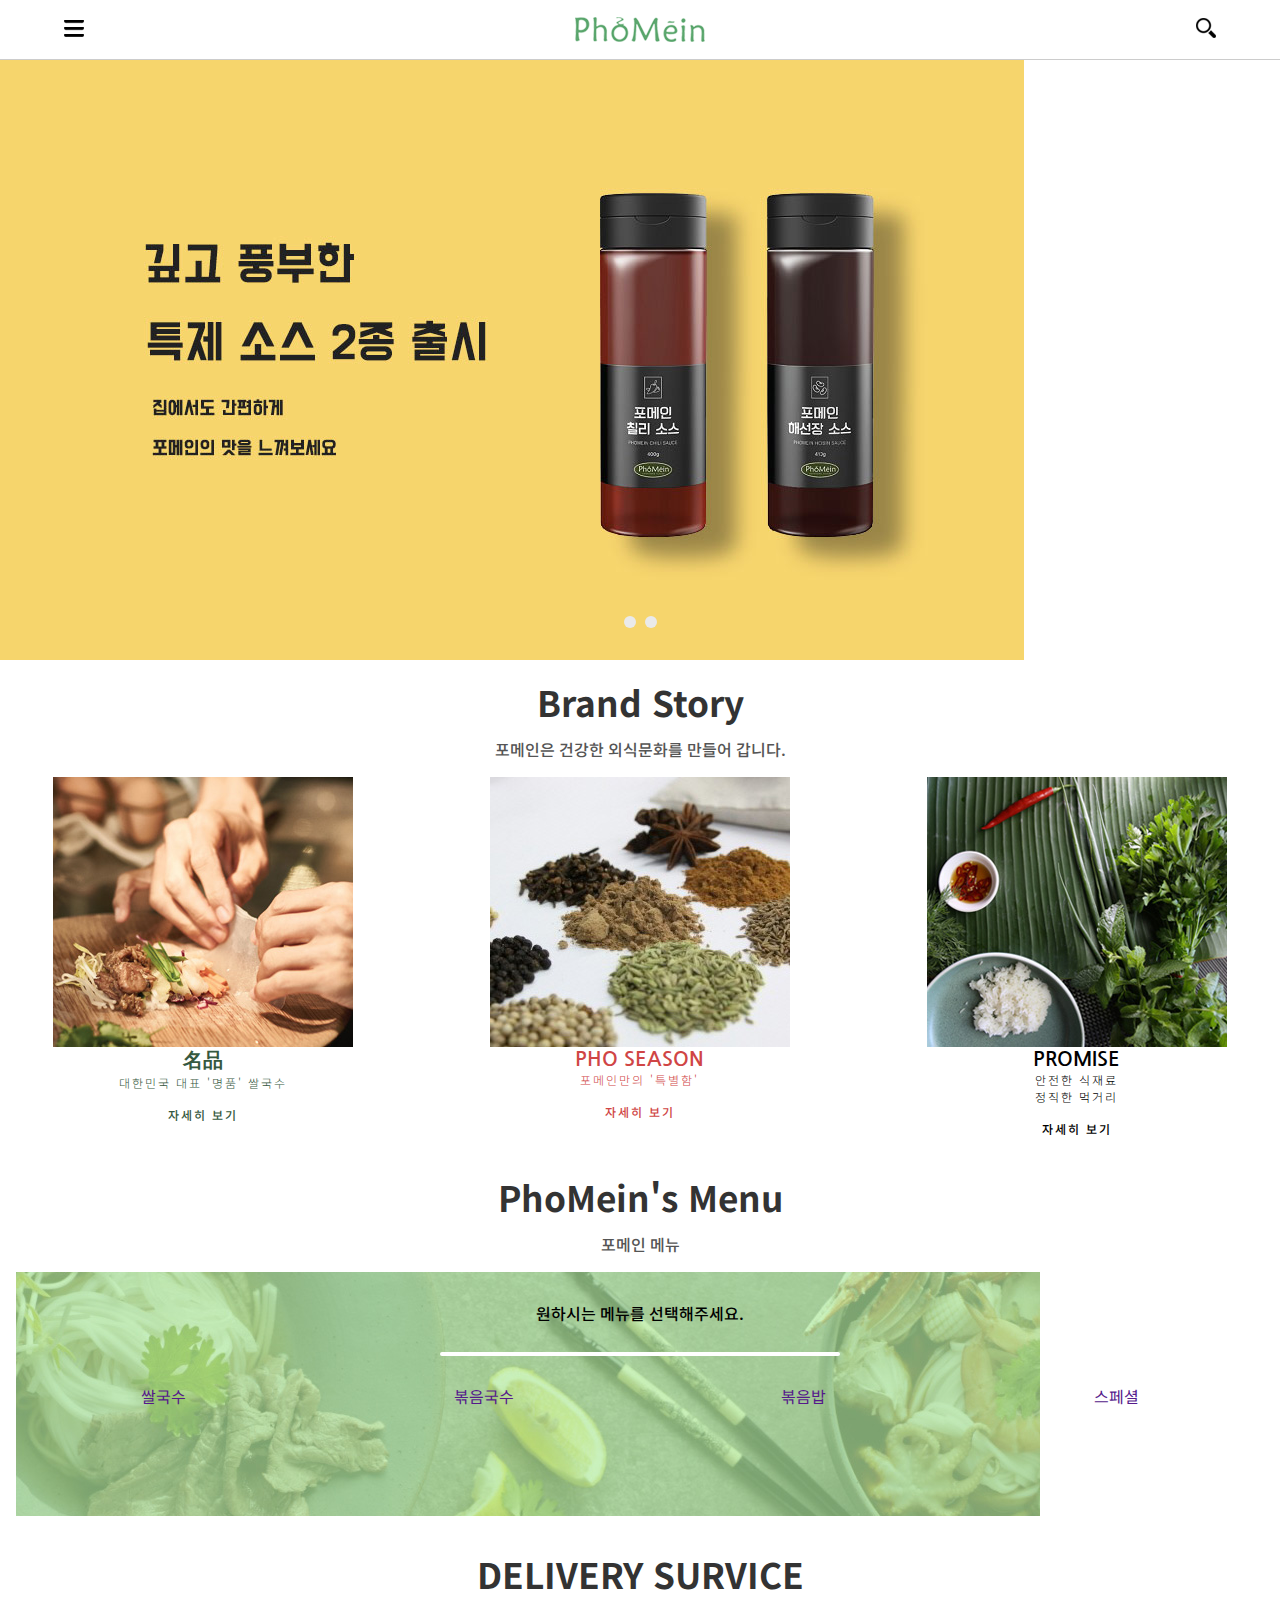
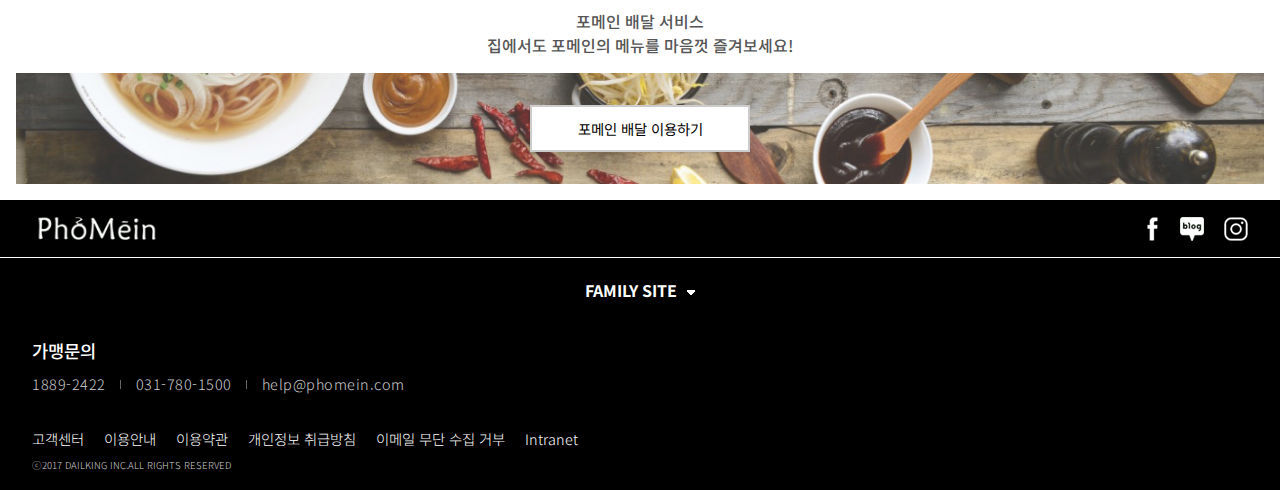
==== commit d0f21301: "mobile" ====
--- a/mobile/index.html
+++ b/mobile/index.html
@@ -18,7 +18,7 @@
 	<header id="header">
 		<div class="logo">
 			<h1 id="logo">
-				<a href=""><img src="images/logo1.png" alt="logo"></a>
+				<a href=""><img src="images/logo.png" alt="logo"></a>
 			</h1>
 		</div>
 		<div class="util">
@@ -32,7 +32,7 @@
 						<input type="text" placeholder="검색어를 입력해주세요.">
 						<button></button>
 					</form>
-					<p>추천 검색어 : 쌀국수, 세트메뉴, 마일리지</p>
+					<span>추천 검색어 : <a href="">쌀국수</a>, <a href="">세트메뉴</a>, <a href="">마일리지</a></span>
 				</div>
 			</div>
 		</div>
@@ -50,12 +50,9 @@
 				<li><a href="">회원가입</a></li>
 			</ul>
 		</div>
-		<ul>
+		<ul class="gnb">
 			<li>
 				<a href="">포메인</a>
-				<span class="add_btn">
-					<img src="images/menu_add_btn.png" alt="add_icon">
-				</span>
 				<ul class="depth">
 					<li><a href="">브랜드 소개</a></li>
 					<li><a href="">CEO 인사말</a></li>
@@ -65,9 +62,6 @@
 			</li>
 			<li>
 				<a href="">메뉴</a>
-				<span class="add_btn">
-					<img src="images/menu_add_btn.png" alt="add_icon">
-				</span>
 				<ul class="depth">
 					<li><a href="">쌀국수</a></li>
 					<li><a href="">월남쌈</a></li>
@@ -79,9 +73,6 @@
 			</li>
 			<li>
 				<a href="">매장</a>
-				<span class="add_btn">
-					<img src="images/menu_add_btn.png" alt="add_icon">
-				</span>
 				<ul class="depth">
 					<li><a href="">프렌차이즈 매장</a></li>
 					<li><a href="">가맹 정보</a></li>
@@ -90,9 +81,6 @@
 			</li>
 			<li>
 				<a href="">새소식</a>
-				<span class="add_btn">
-					<img src="images/menu_add_btn.png" alt="add_icon">
-				</span>
 				<ul class="depth">
 					<li><a href="">공지사항</a></li>
 					<li><a href="">이벤트</a></li>
@@ -100,9 +88,6 @@
 			</li>
 			<li>
 				<a href="">고객센터</a>
-				<span class="add_btn">
-					<img src="images/menu_add_btn.png" alt="add_icon">
-				</span>
 				<ul class="depth">
 					<li><a href="">1:1 문의</a></li>
 					<li><a href="">마일리지</a></li>
@@ -111,34 +96,20 @@
 		</ul>
 	</div>
 	<div id="keyvisual">
+		<div class="mainBanner">
+			<ul>
+				<li>
+					<a href=""><img src="images/main_image01.jpg" alt="Banner1"></a>
+				</li>
+				<li>
+					<a href=""><img src="images/main_image01.jpg" alt="Banner2"></a>
+				</li>
+			</ul>
+		</div>
 		<div class="controller">
-			<span class="prev_img"><img src="images/prev.png" alt="prev"></span>
-			<span class="next_img"><img src="images/next.png" alt="next"></span>
-		</div>
-		<ul>
-			<li>
-				<div class="title">
-					<dl>
-						<dt>포메인의 정성</dt>
-						<dd>고객을 위해<br>
-						맛과 건강까지<br>
-						생각하겠습니다.</dd>
-					</dl>
-				</div>
-				<img class="main" src="images/main_image01.jpg" alt="main1">
-			</li>
-			<li>
-				<div class="title">
-					<dl>
-						<dt>쌀국수는 포메인</dt>
-						<dd>선두주자의 책임감,<br>
-						국내 쌀국수 시장의 중심에서<br>
-						변화를 선도하겠습니다.</dd>
-					</dl>
-				</div>
-				<video id="mainv"class="main" src="movie/roll_a.mp4" alt="main2"></video>
-			</li>
-		</ul>
+			<a href="">1</a>
+			<a href="">2</a>
+		</div>
 	</div>
 	<div id="brand" class="contents">
 		<div class="title">
@@ -156,7 +127,7 @@
 					<dt>名品</dt>
 					<dd>대한민국 대표 '명품' 쌀국수</dd>
 				</dl>
-				<a href="">자세히 보기<span>icon</span></a>
+				<a href="">자세히 보기</a>
 			</li>
 			<li>
 				<div class="b_image">
@@ -166,7 +137,7 @@
 					<dt>PHO SEASON</dt>
 					<dd>포메인만의 '특별함'</dd>
 				</dl>
-				<a href="">자세히 보기<span></span></a>
+				<a href="">자세히 보기</a>
 			</li>
 			<li>
 				<div class="b_image">
@@ -177,7 +148,7 @@
 					<dd>안전한 식재료<br>
 					정직한 먹거리</dd>
 				</dl>
-				<a href="">자세히 보기<span></span></a>
+				<a href="">자세히 보기</a>
 			</li>
 		</ul>
 	</div>
@@ -360,7 +331,6 @@
 		</div>
 	</div>
 	<div id="delivery" class="contents">
-		<img src="images/delivery_scooter.png" alt="scooter">
 		<div class="title">
 			<dl>
 				<dt>DELIVERY SURVICE</dt>
--- a/mobile/css/style.css
+++ b/mobile/css/style.css
@@ -1,13 +1,19 @@
 @charset "utf-8";
-
-a {
-	color : #666;
-}
-
 body.fixed {
 	overflow : hidden;
 }
-
+.wrap {
+	padding-top: 60px;
+}
+@media only screen and (max-width:760px){
+	body {
+		font-size: 0.5em;
+	}
+	.wrap {
+		padding-top: 40px;
+	}
+}
+/* header */
 #header {
 	display : flex;
 	justify-content : center;
@@ -16,23 +22,24 @@
 	top : 0;
 	width : 100%;
 	height : 60px;
-	background-color : transparent;
 	border-bottom : 1px solid #ccc;
+	box-sizing: border-box;
 	z-index : 2;
-}
-
-#header.active {
-	background-color : #fff;
-}
-
+	background-color : #fff;
+}
 #header .logo {
 	z-index : 1;
 }
-
 #logo {
 	font-size : 1em;
 }
-
+#logo a {
+	display: inline-block;
+	width: 130px;
+}
+#logo a img {
+	max-width: 100%;
+}
 #header .util {
 	display : flex;
 	justify-content : space-between;
@@ -42,8 +49,62 @@
 	top : 0;
 	height : 100%;
 	width : 100%;
-}
-
+	box-sizing: border-box;
+}
+#header .util img {
+	max-width: 100%;
+}
+#header .util .tab, #header .search > a {
+	display: inline-block;
+}
+#header .search .search_box {
+	display : none;
+	position : absolute;
+	top : 100%;
+	right : 0;
+	width : 100%;
+	height : 60px;
+	padding-top: 20px; 
+	background-color : #fff;
+	text-align : center;
+	z-index : 1;
+}
+#header .search .search_box input[type=text]{
+	width : 70%;
+	height : 30px;
+	border : 1px solid #ccc;
+	box-sizing : border-box;
+	vertical-align : middle;
+	padding-left : 20px;
+}
+#header .search .search_box button {
+	width :	30px;
+	height : 30px;
+	vertical-align : middle;
+	border : 1px solid #ccc;
+	background : url('../images/search_icon.png') no-repeat center center;
+	background-color : #fff;
+}
+#header .search .search_box span {
+	font-size : 0.75em;
+	color : #666;
+	line-height : 20px;
+}
+#header .search .search_box span a {
+	color: #555;
+}
+@media only screen and (max-width:760px){
+	#header {
+		height: 40px;
+	}
+	#logo a {
+		width: 100px;
+	}
+	#header .util .tab, #header .search > a {
+		width: 15px;
+	}
+}
+/* 모바일 mobile 창 */
 .mobile {
 	position : fixed;
 	max-width : 600px;
@@ -57,11 +118,9 @@
 	z-index : 999;
 	overflow : auto;
 }
-
 .mobile.active {
 	margin : 0;
 }
-
 .mobile_head {
 	display : flex;
 	justify-content : space-between;
@@ -69,24 +128,34 @@
 	position : relative;
 	padding : 20px;
 	background-color : #fff;
-	border-bottom : 2px solid #ccc;
-}
-
+	border-bottom : 1px solid #eaeaea;
+}
 .mobile .login {
 	text-align : right;
-	background-color : #fff;
-	padding-right : 20px;
-}
-
+	padding: 10px 0;
+	background-color : #fff;
+}
+.mobile .login ul {
+	margin-right: 20px;
+}
 .mobile .login ul li {
 	display : inline-block;
-	padding : 10px;
+}
+.mobile .login ul li a {
+	display: block;
+	line-height : 32px;
+	padding : 0 10px;
 	font-size : 0.9em;
-	line-height : 32px;
-}
-
+	color: #555;
+	border-radius: 10px;
+	border: 1px solid #eaeaea;
+}
+.mobile .login ul li:first-child a {
+	background-color : #355840;
+	color: #fff;
+}
 .mobile > ul {
-	border-bottom : 2px solid #ccc;
+	border-bottom : 1px solid #eaeaea;
 }
 
 .mobile > ul > li {
@@ -99,94 +168,51 @@
 	display : block;
 	position : absolute;
 	left : 2%;
-	bottom : -1px;
+	top : 0;
 	width : 96%;
 	height : 1px;
 	background-color : #666;
 }
 
-.mobile > ul > li:last-child::after {
+.mobile > ul > li:first-child::after {
 	display : none;
 }
 
 .mobile > ul > li > a {
+	position: relative;
 	display : block;
 	line-height : 3.75em;
 	font-size : 1em;
 	color : #fff;
 	padding-left : 20px;
 }
-
-.mobile .add_btn {
-	display : inline-block;
-	overflow : hidden;
+.mobile > ul > li > a::after {
+	content: '';
+	display: block;
 	width : 25px;
 	height : 25px;
-	position : absolute;
-	top : 15px;
-	right : 25px;
-}
-
-.mobile .add_btn img {
-	position : absolute;
-}
-
-.mobile .add_btn.active img {
-	top : -25px;
-}
-
+	position: absolute;
+	right: 25px;
+	top: 50%;
+	margin-top: -12.5px;
+	background: url("../images/menu_add_btn.png") no-repeat 0 0;
+}
+.mobile > ul > li > a.active::after {
+	background-position: 0 -25px;
+}
 .mobile .depth {
 	display : none;
 	padding : 10px;
 	background-color : #fff;
 }
-
 .mobile .depth li {
 	padding-left : 30px;
 }
-
 .mobile .depth li a {
 	font-size : 0.9em;
 	line-height : 2.2em;
 	color : #333;
 }
-
-#header .search .search_box {
-	display : none;
-	position : absolute;
-	top : 100%;
-	right : 0;
-	width : 100%;
-	height : 60px;
-	background-color : #fff;
-	text-align : center;
-	z-index : 1;
-}
-
-#header .search .search_box input[type=text]{
-	width : 70%;
-	height : 30px;
-	border : 1px solid #ccc;
-	box-sizing : border-box;
-	vertical-align : middle;
-	padding-left : 20px;
-}
-
-#header .search .search_box button {
-	width :	30px;
-	height : 30px;
-	vertical-align : middle;
-	border : 1px solid #ccc;
-	background : url('../images/search_icon.png') no-repeat center center;
-	background-color : #fff;
-}
-
-#header .search .search_box p {
-	font-size : 12px;
-	color : #666;
-	line-height : 20px;
-}
-
 .dim {
 	display : none;
 	position : fixed;
@@ -198,261 +224,163 @@
 	background-color : rgba(0,0,0,0.6);
 	overflow : hidden;
 }
-
 .dim.active {
 	display : block;
 }
-
 #keyvisual {
 	position : relative;
 	width : 100%;
-	overflow : hidden;
-}
-#keyvisual .controller span {
+}
+#keyvisual .mainBanner {
+	width: 100%;
+	overflow: hidden;
+}
+#keyvisual ul {
+	width: 200%;
+}
+#keyvisual ul li {
+	align-items : center;
+	overflow : hidden;
+	float : left;
+	width: 50%;
+}
+#keyvisual ul li img {
+	max-width: 100%;
+}
+#keyvisual .controller {
+	position: absolute;
+	width: 100%;
+	bottom: 20px;
+	text-align: center;
+}
+#keyvisual .controller a {
 	display : inline-block;
-	position : absolute;
-	top : 50%;
-	margin-top : -20px;
-	width : 40px;
-	height : 40px;
-	opacity : 0.5;
-	animation-iteration-count : infinite;
-	animation-duration : 2s;
-	animation-timing-function : ease-out;
-	z-index :1;
-}
-
-#keyvisual .controller .prev_img {
-	left : 0;
-	animation-name : prev;
-}
-
-#keyvisual .controller .next_img {
-	right : 0;
-	animation-name : next;
-}
-
-@keyframes prev {
-	0%{
-		left : 40px;
-		opacity : 0;
-	}
-	100%{
-		left : 0;
-	}
-}
-
-@keyframes next {
-	0%{
-		right : 40px;
-		opacity : 0;
-	}
-	100%{
-		right : 0px;
-	}
-}
-
-#keyvisual ul {
-	position : absolute;
-	width : 200%;
-	height : 100%;
-	left : 0;
-}
-
-#keyvisual ul li {
-	display : flex;
-	align-items : center;
-	position : relative;
-	overflow : hidden;
-	float : left;
-	width : 50%;
-	height : 100%;
-}
-#keyvisual ul li::after {
-	content: '';
-	display: block;
-	position: absolute;
-	top: 0;
-	left: 0;
-	width: 100%;
-	height: 100%;
-	background-color: rgba(0,0,0,0.2);
-}
-#keyvisual .main {
-	position : absolute;
-	top : 0;
-	left : 50%;
-}
-
-#keyvisual .title {
+	width : 12px;
+	height : 12px;
+	text-indent: -9999px;
+	border-radius: 50%;
+	background-color: #eaeaea;
+	margin-left: 5px;
+}
+#keyvisual .controller a:first-child {
+	margin-left: 0;
+}
+.contents {
+	padding : 1em;
 	text-align : center;
-	z-index : 1;
-	width : 100%;
-	color : #fff;
-}
-
-#keyvisual .title dt {
-	font-size : 2em;
-	margin-bottom : 5%;
-	font-weight : 700;
-}
-
-#keyvisual .title dd {
-	font-size : 1.2em;
-	font-weight : 400;
-	line-height : 2em;
-}
-
-.contents {
-	padding : 4em 0;
-	text-align : center;
-}
-
+}
 .contents .title {
-	margin-bottom : 2em;
-	color: #fff;
+	margin-bottom : 1em;
 }
 .contents .title dl dt {
 	font-size : 2.2em;
 	font-weight : 700;
-	margin-bottom : 20px;
-	opacity : 0;
-	transition : 1s;
-}
-
-.contents .title.on dl dt {
-	opacity : 1;
-}
-
+	margin-bottom : 10px;
+	color: #333;
+}
 .contents .title dl dd {
 	font-size : 1em;
 	font-weight : 500;
-	opacity : 0;
-	transition : 1s;
-	transition-delay : 0.5s;
-}
-
-.contents .title.on dl dd {
-	opacity : 1;
-}
+	color: #555;
+}
+/* 브랜드 소개 brand story */
 #brand {
-	background: url("../images/brand_bg.jpg") no-repeat center bottom;
+	/* background: url("../images/brand_bg.jpg") no-repeat center bottom; */
 }
 #brand .conts {
 	display : flex;
-	flex-direction : column;
-	align-items : center;
+	flex-direction : row;
+	justify-content: space-between;
+	/* align-items : center; */
 	text-align : center;
 }
-
 #brand .conts li {
-	margin-bottom : 3em;
-}
-
-#brand .conts li:last-child {
-	margin : 0;
-}
-
+	width: 30%;
+}
 #brand .conts li .b_image {
-	position : relative;
-	height : 300px;
-	overflow : hidden;
-}
-
+	height : 270px;
+	overflow : hidden;
+}
 #brand .conts li .b_image img {
 	opacity : 0;
-	transition : 1.5s;
-}
-
-#brand .conts li:nth-child(1) .b_image img,
-#brand .conts li:nth-child(3) .b_image img {
 	transform : translatex(200px);
-}
-
-#brand .conts li:nth-child(2) .b_image img {
-	transform : translatex(-200px);
-}
-
+	transition : transform 1.5s, opacity 1s;
+}
 #brand .conts li .b_image img.on {
 	opacity : 1;
 	transform : translatex(0);
 }
-
 #brand .conts li dl {
-	margin-bottom: 1em;
-}
-
+	margin-bottom: 10px;
+}
 #brand .conts li dt {
 	display : inline-block;
 	font-family: 'Nanum Gothic', sans-serif;
-	font-size : 2em;
+	font-size : 1.25rem;
 	font-weight : 700;
-	margin-bottom : 0.8em;
-}
-
+}
 #brand .conts li dd {
-	font-size : 1em;
+	font-size : 0.75rem;
 	font-weight : 300;
 	letter-spacing : 2px;
 }
-
 #brand .conts li a {
-	font-size : 0.9em;
+	font-size : 0.75em;
 	font-weight : 500;
 	letter-spacing : 2px;
 }
-
-#brand .conts li a span {
-	display : inline-block;
-	width : 50px;
-	height : 20px;
-	vertical-align : middle;
-	text-indent : -9999px; 
-	background : url("../images/arrow.png") no-repeat;
-}
-
 #brand .conts li:nth-child(1) {
 	color : #355840;
 }
-
 #brand .conts li:nth-child(1) a {
 	color : #355840;
 }
-
 #brand .conts li:nth-child(1) a span {
 	background-position : 0;
 }
-
 #brand .conts li:nth-child(2) {
 	color : #d04545;
 }
-
 #brand .conts li:nth-child(2) a {
 	color : #d04545;
 }
-
 #brand .conts li:nth-child(2) a span {
 	background-position : -50px 0;
 }
-
 #brand .conts li:nth-child(3) {
 	color : #000;
 }
 #brand .conts li:nth-child(3) a {
 	color : #000;
 }
-
 #brand .conts li:nth-child(3) a span {
 	background-position : -100px 0;
 }
-
+@media only screen and (max-width:700px){
+	#brand .conts {
+		flex-direction: column;
+	}
+	#brand .conts li {
+		width: 100%;
+		margin-top: 10px;
+	}
+	#brand .conts li:first-child {
+		margin-top: 0;
+	}
+	#brand .conts li .b_image {
+		height: 150px;
+	}
+	#brand .conts li dt {
+		font-size: 1rem;
+	}
+}
+/* 메뉴-음식 menu */
 #menu .menu_box {
 	position : relative;
 	padding : 5em 0;
 	background : url(../images/menu_bg.jpg) no-repeat;
 	overflow : hidden;
 }
-
 #menu .menu_box .select {
 	position : absolute;
 	width : 100%;
@@ -461,7 +389,6 @@
 	font-weight : 500;
 	font-size : 1em;
 }
-
 #menu .menu_box .menu_scroll {
 	margin : 0 auto;
 	position : relative;
@@ -470,11 +397,9 @@
 	background-color : #fff;
 	border-radius : 0.125em;
 }
-
 #menu .menu_box .menu_scroll.resize {
 	width : 80%;
 }
-
 #menu .menu_box .menu_scroll span {
 	display : none;
 	position : absolute;
@@ -488,31 +413,26 @@
 	border-radius : 0.125em;
 	transition : 0.3s;
 }
-
 #menu .menu_box > ul {
 	display : flex;
 	justify-content : space-between;
 	position : relative;
 	padding : 0 10%;
 }
-
 #menu .menu_box > ul > li > a {
 	font-size : 1em;
 	font-weight : 400;
 	line-height : 5em;
 }
-
 #menu .menu_box > ul > li.active > a {
 	color : #358921;
 	font-weight : 500;
 }
-
 #menu .menu_box .sub_group {
 	display : none;
 	position : relative;
 	overflow : hidden;
 }
-
 #menu .menu_box .sub_group .arrow_btn {
 	display : flex;
 	position : absolute;
@@ -521,25 +441,20 @@
 	z-index : 1;
 	opacity : 0.6;
 }
-
 #menu .menu_box .sub_group .arrow_btn.off {
 	display : none;
 }
-
 #menu .menu_box .sub_group .arrow_btn a {
 	position : absolute;
 	top : 50%;
 	margin-top : -20px;
 }
-
 #menu .menu_box .sub_group .arrow_btn .prev {
 	left : 0;
 }
-
 #menu .menu_box .sub_group .arrow_btn .next {
 	right : 0;
 }
-
 #menu .menu_box .sub_group .sub {
 	display : none;
 	position : relative;
@@ -548,59 +463,39 @@
 	background-color : #fff;
 	padding : 2em 0;
 }
-
 #menu .menu_box .sub_group .sub.active {
 	display : flex;
 }
-
 #menu .menu_box .sub_group .sub li {
 	width : 25%;
 	padding : 0 40px;
 	box-sizing : border-box;
 }
-
 #menu .menu_box .sub_group .sub li a {
 	display : flex;
 	justify-content : center;
 	align-items : center;
 }
-
 #menu .menu_box .sub_group .sub li a.column {
 	flex-direction : column;
 }
-
 #menu .menu_box .sub_group .sub li dl {
 	text-align : center;
 }
-
 #menu .menu_box .sub_group .sub li dl dt {
 	font-size : 1.1em;
 	font-weight : 700;
 	line-height : 2em;
 	color : #000;
 }
-
 #menu .menu_box .sub_group .sub li dl dd {
 	font-size : 0.8em;
 	font-weight : 500;
 }
-
+/* 배달 delivery */
 #delivery {
 	overflow : hidden;
 }
-
-#delivery > img {
-	margin-bottom : 5em;
-	transform : translatex(200px);
-	opacity : 0;
-	transition : 2s;
-}
-
-#delivery > img.on {
-	transform : translatex(0);
-	opacity : 1;
-}
-
 #delivery .link {
 	padding : 2em 0;
 	background : url(../images/delivery_bg01.jpg) no-repeat center center;
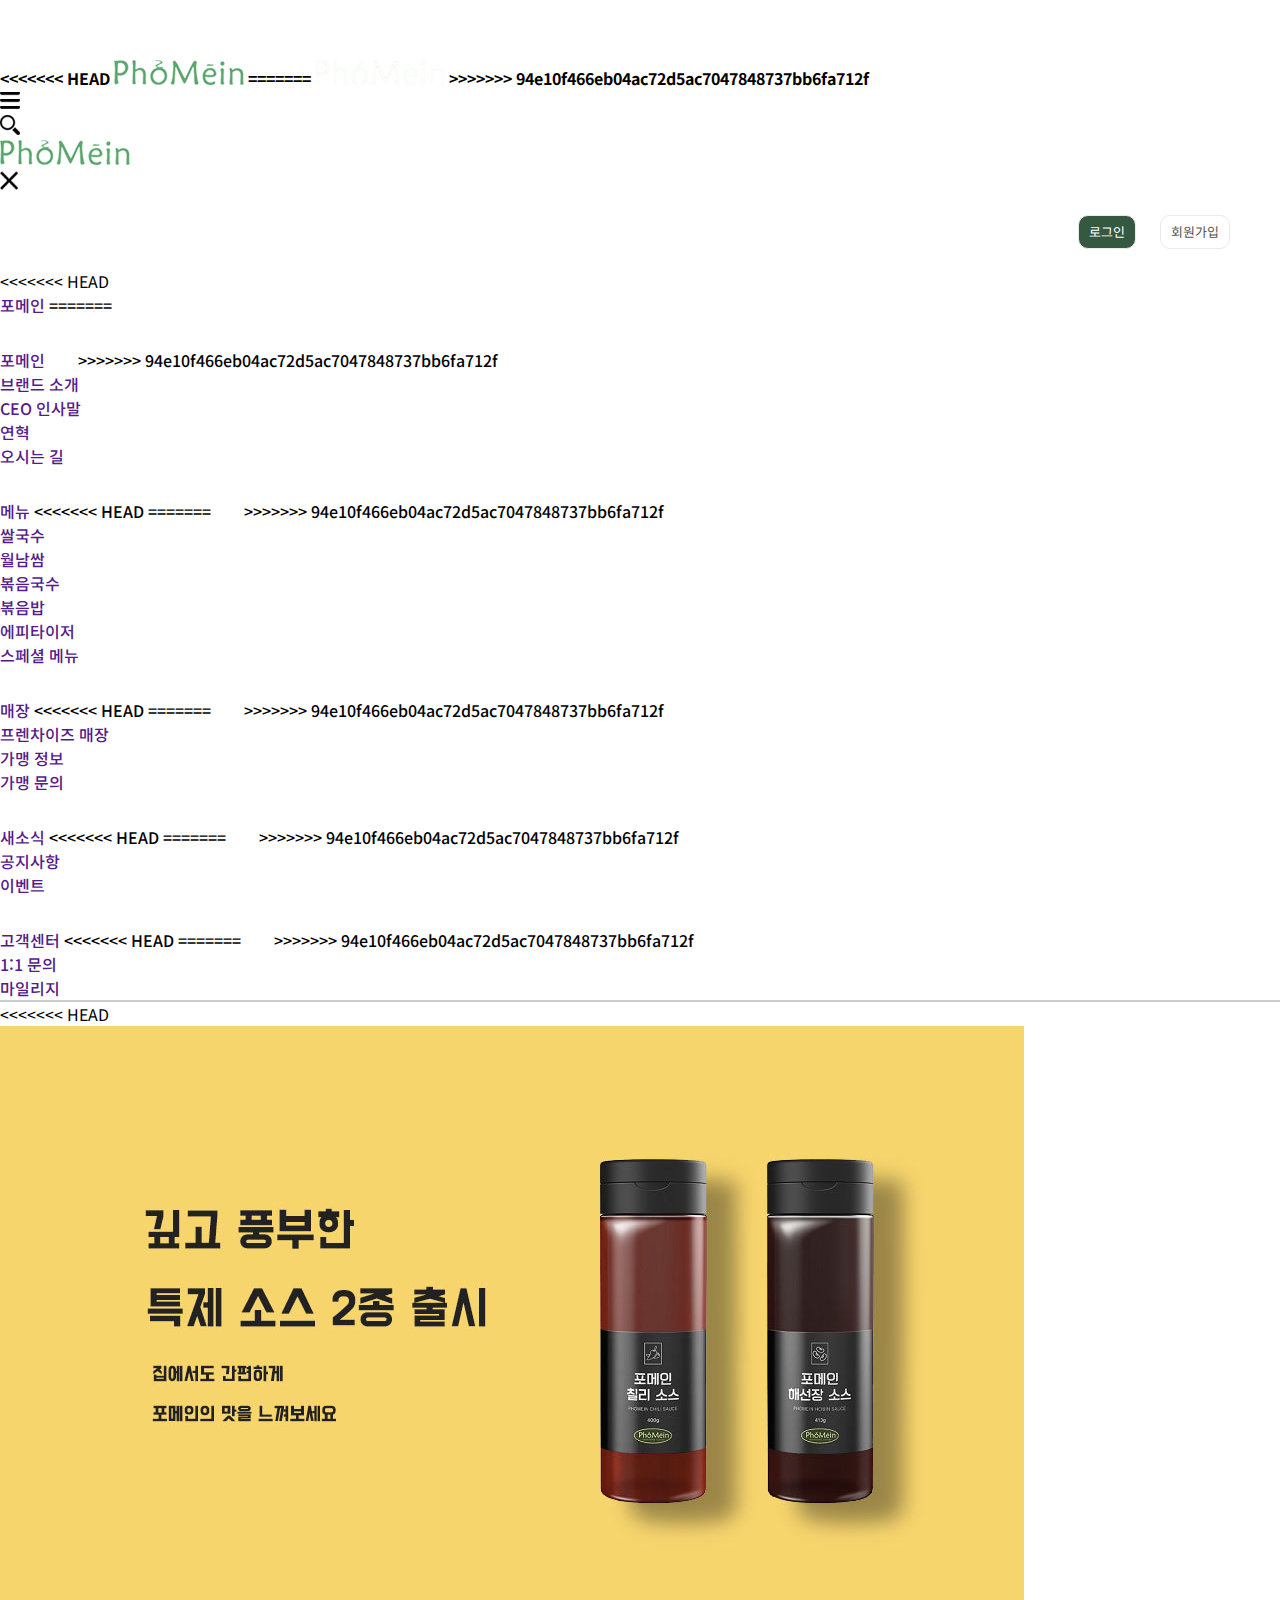
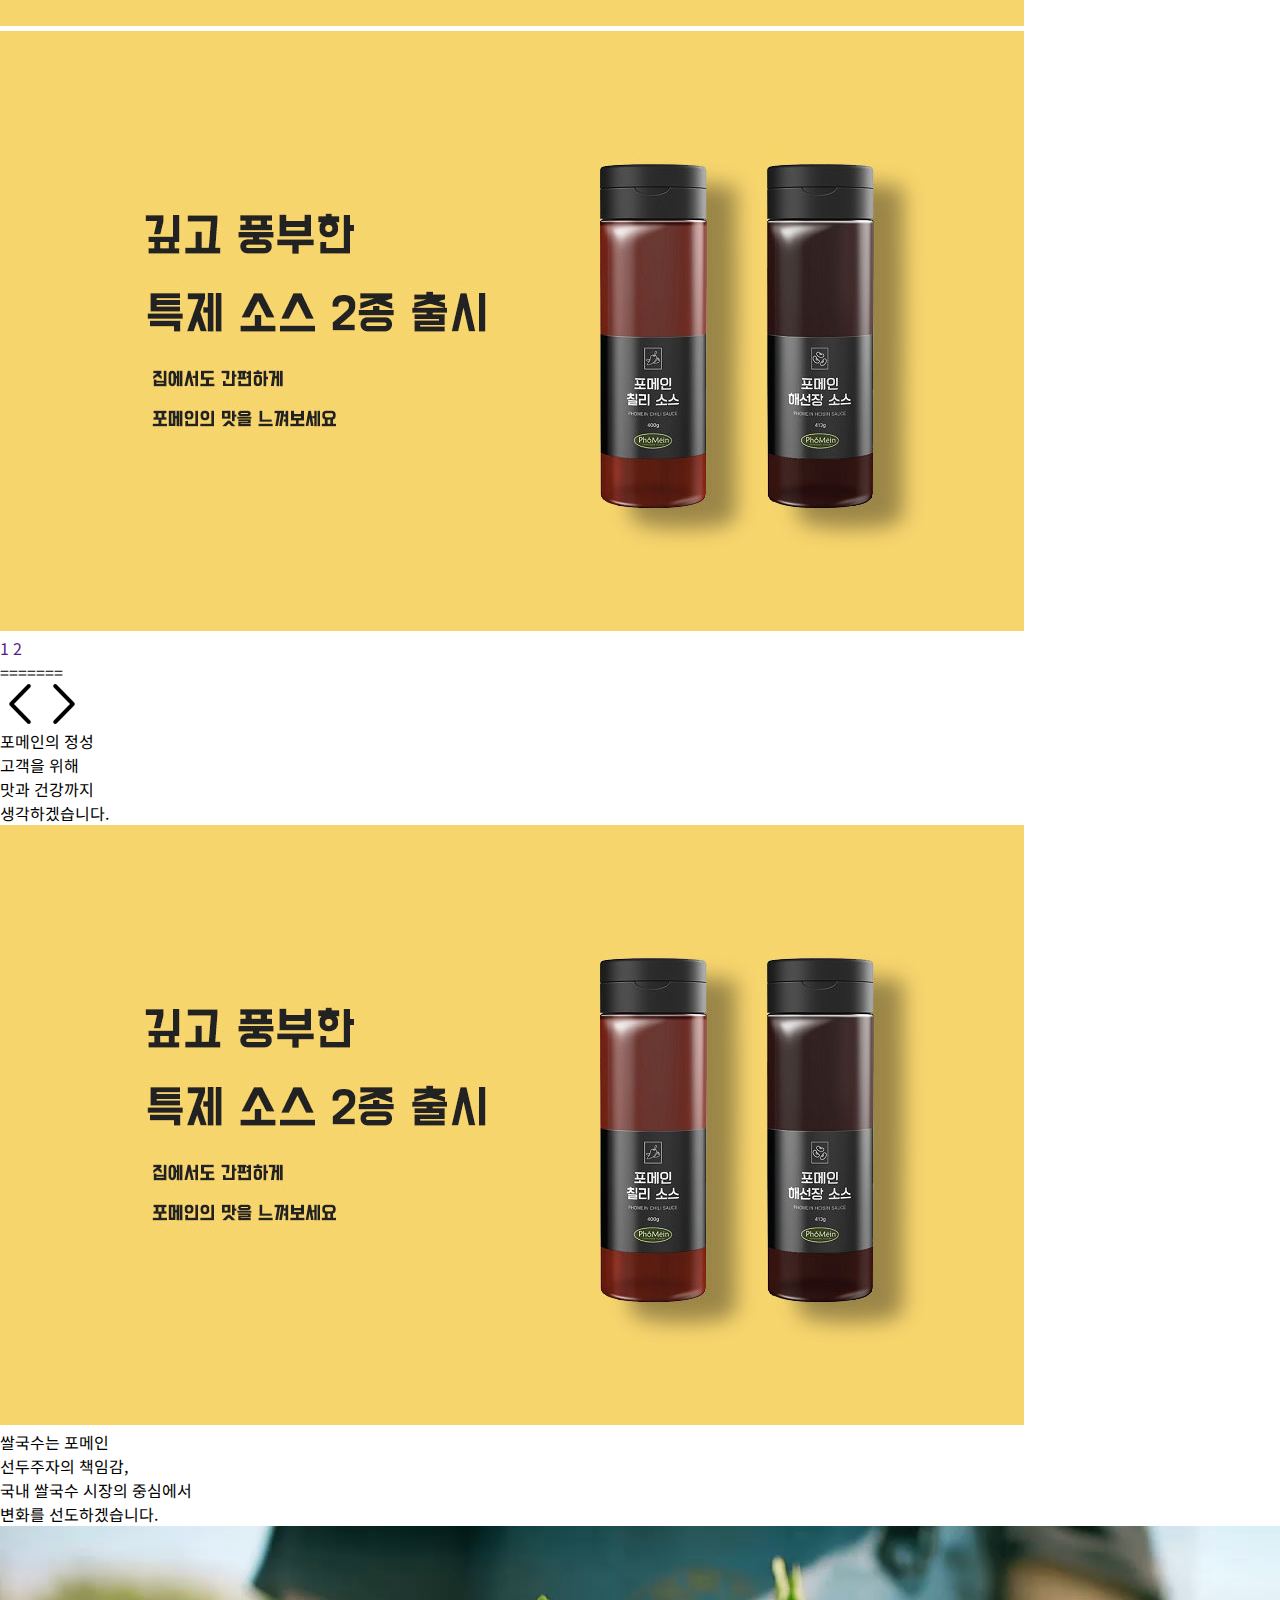
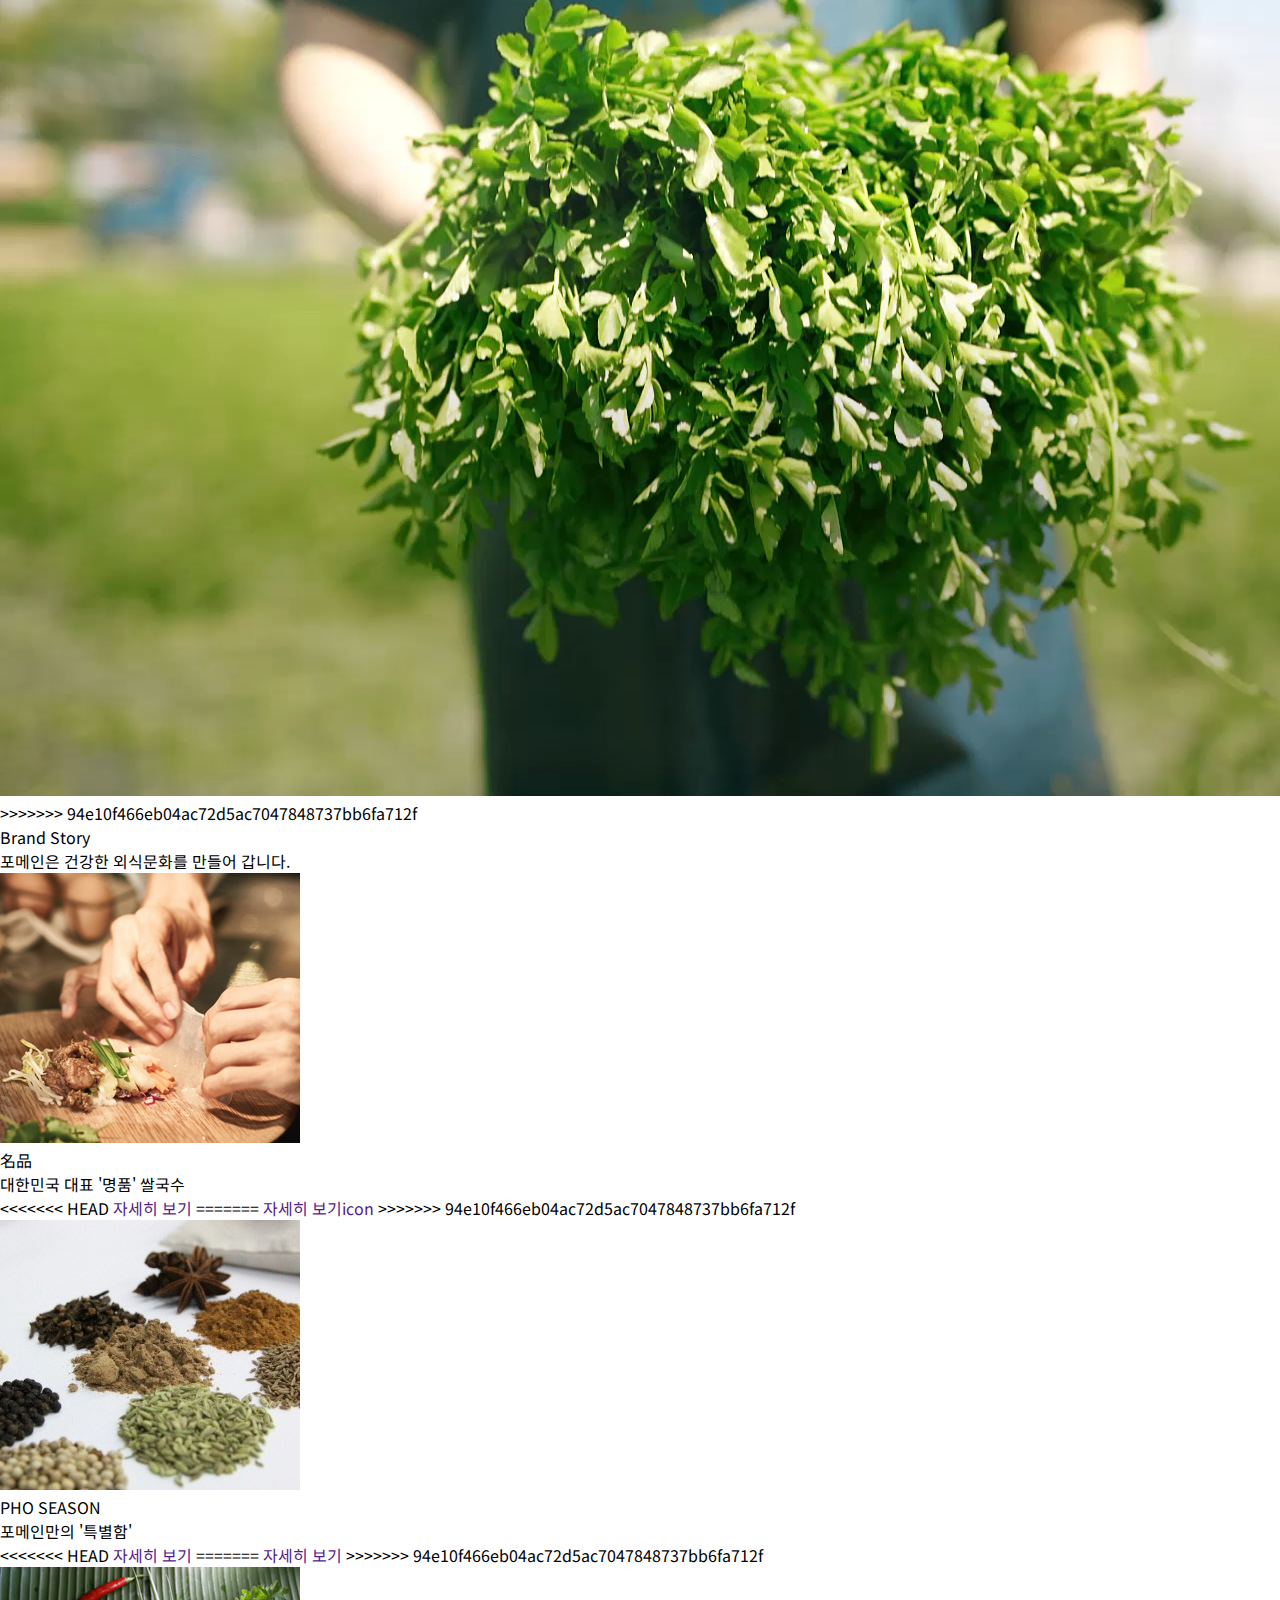
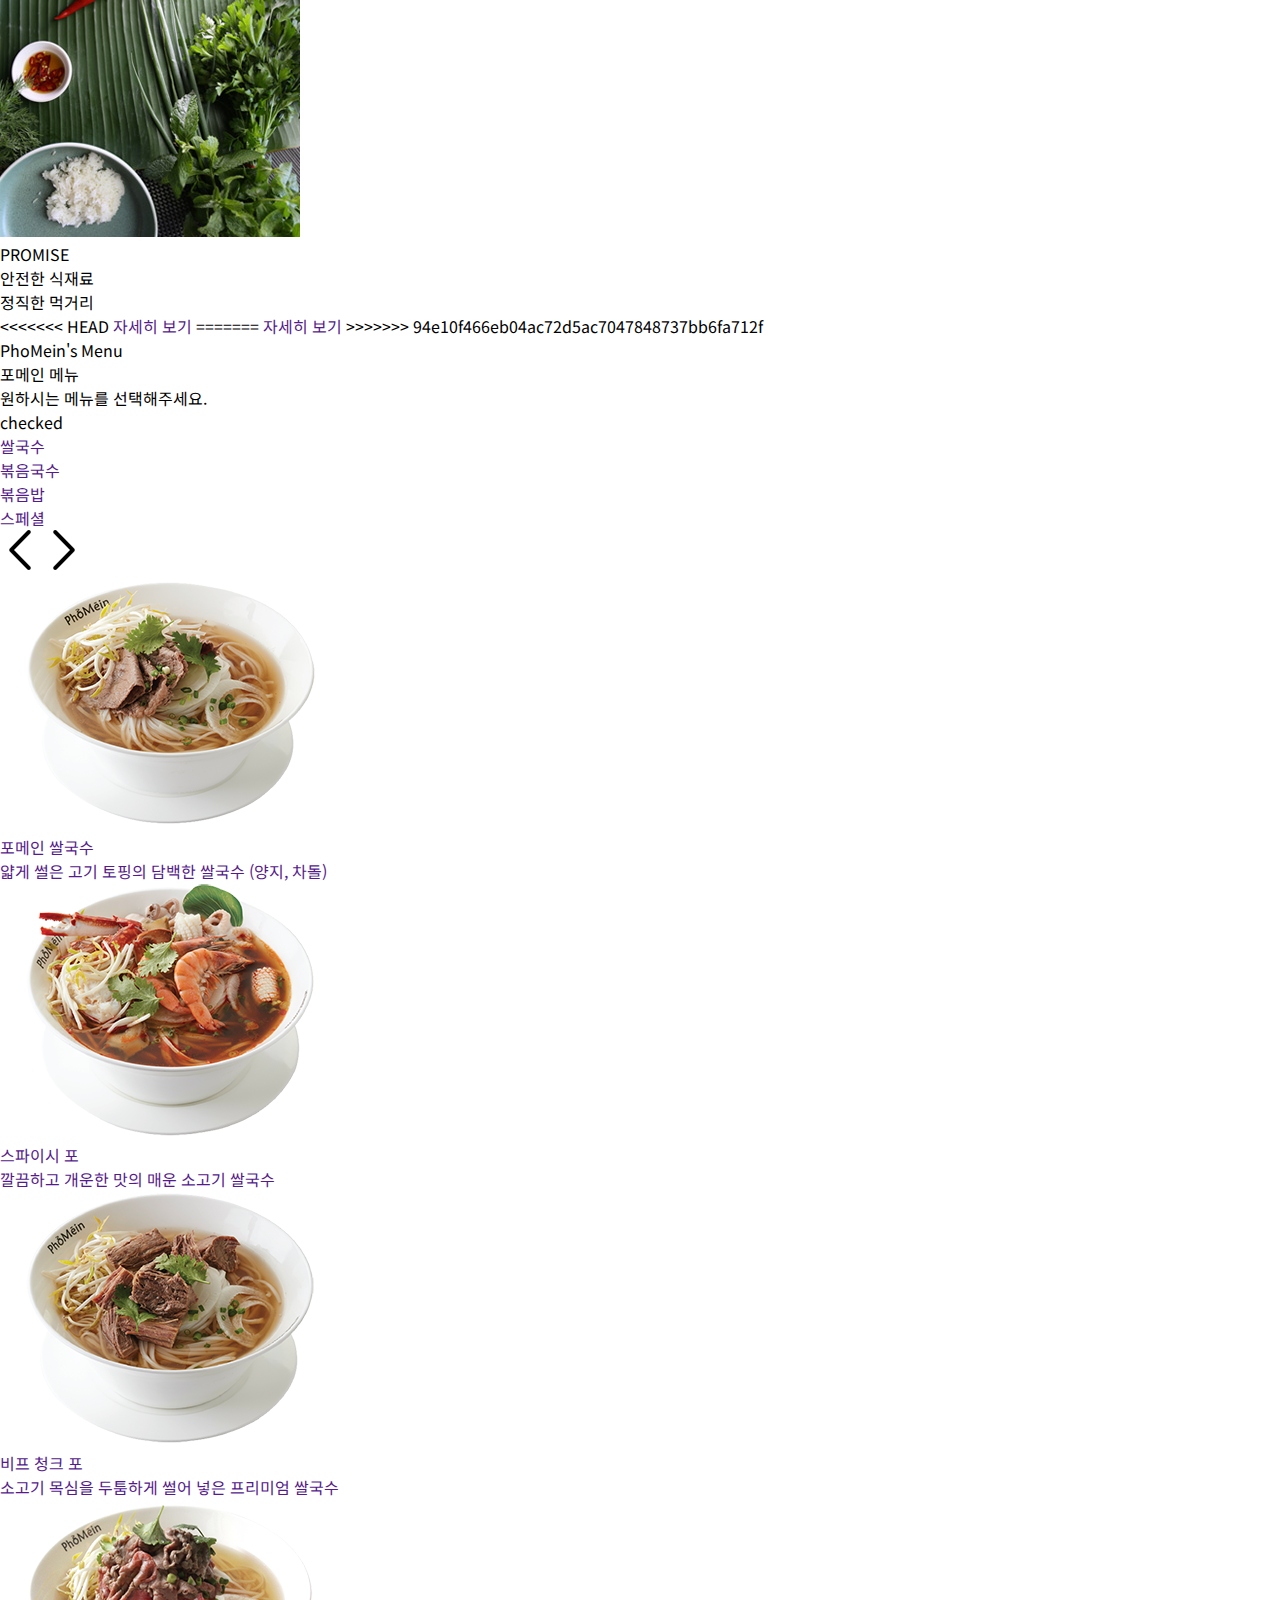
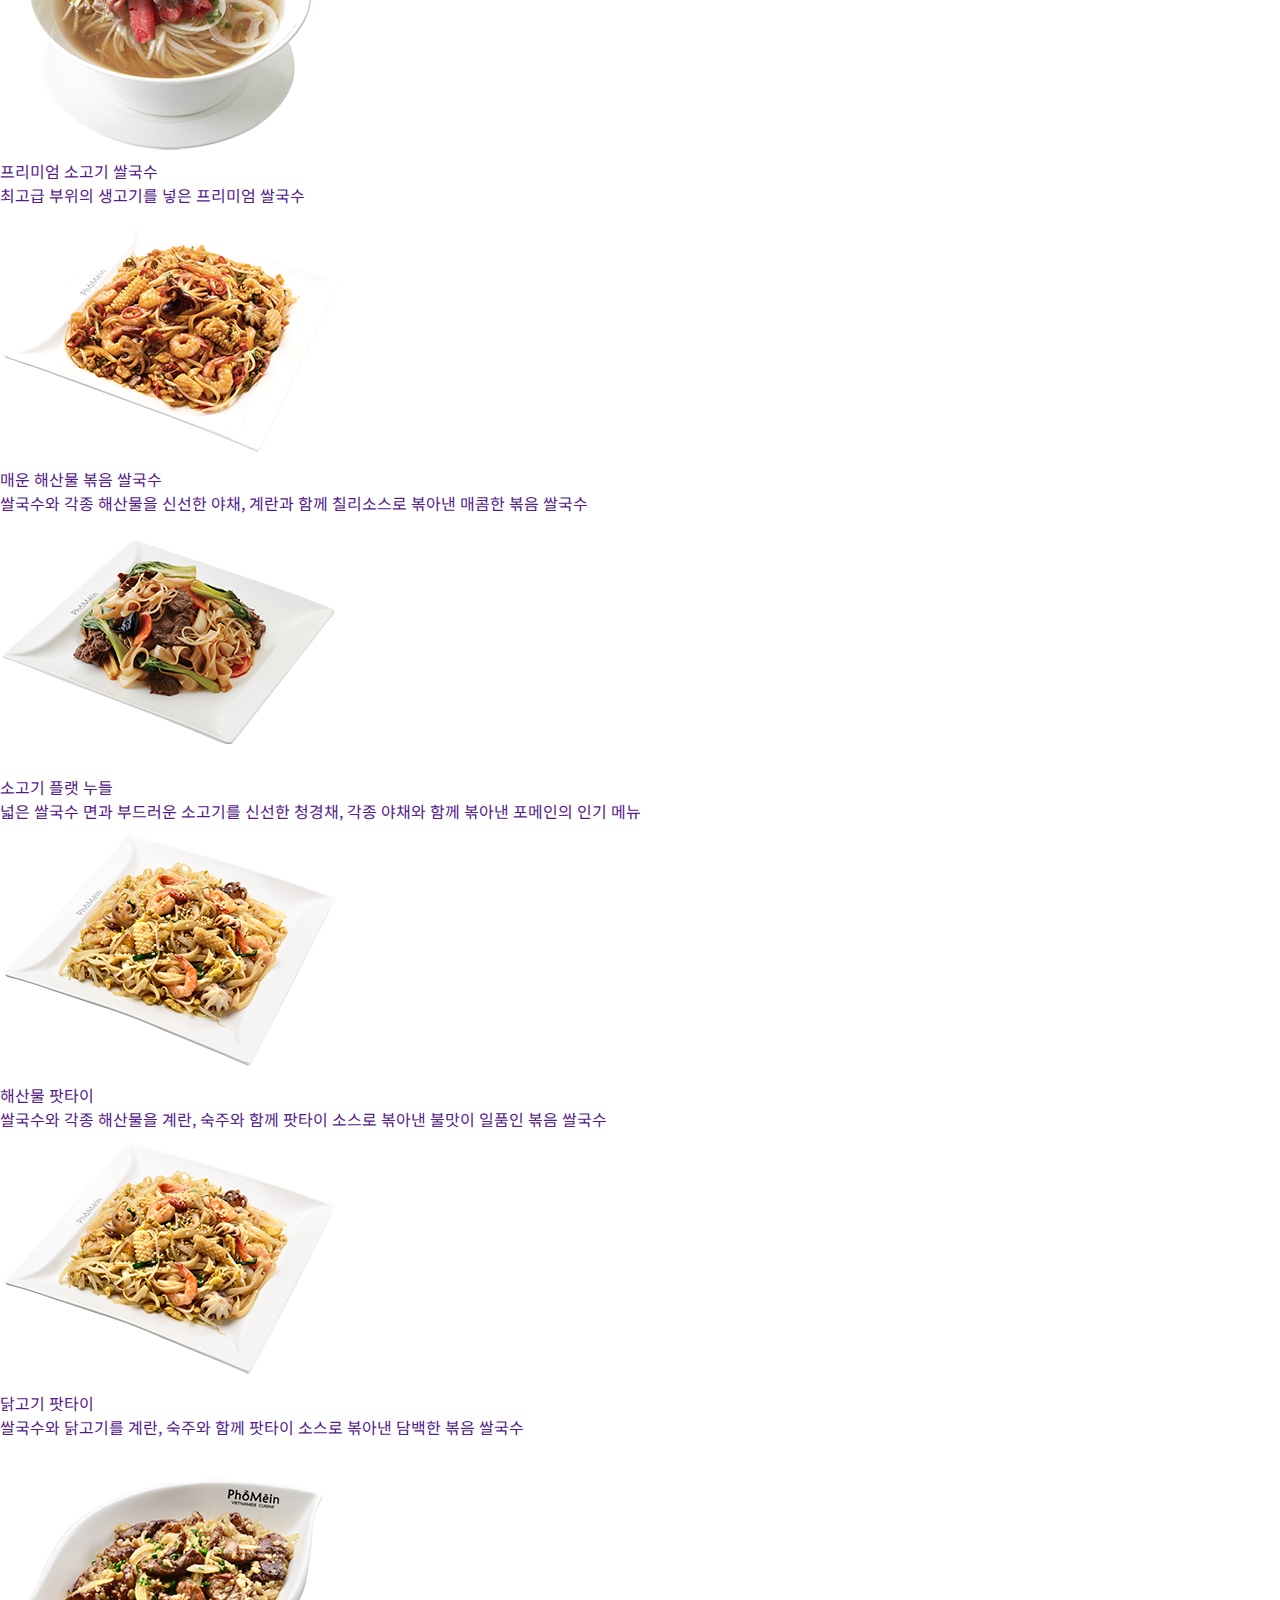
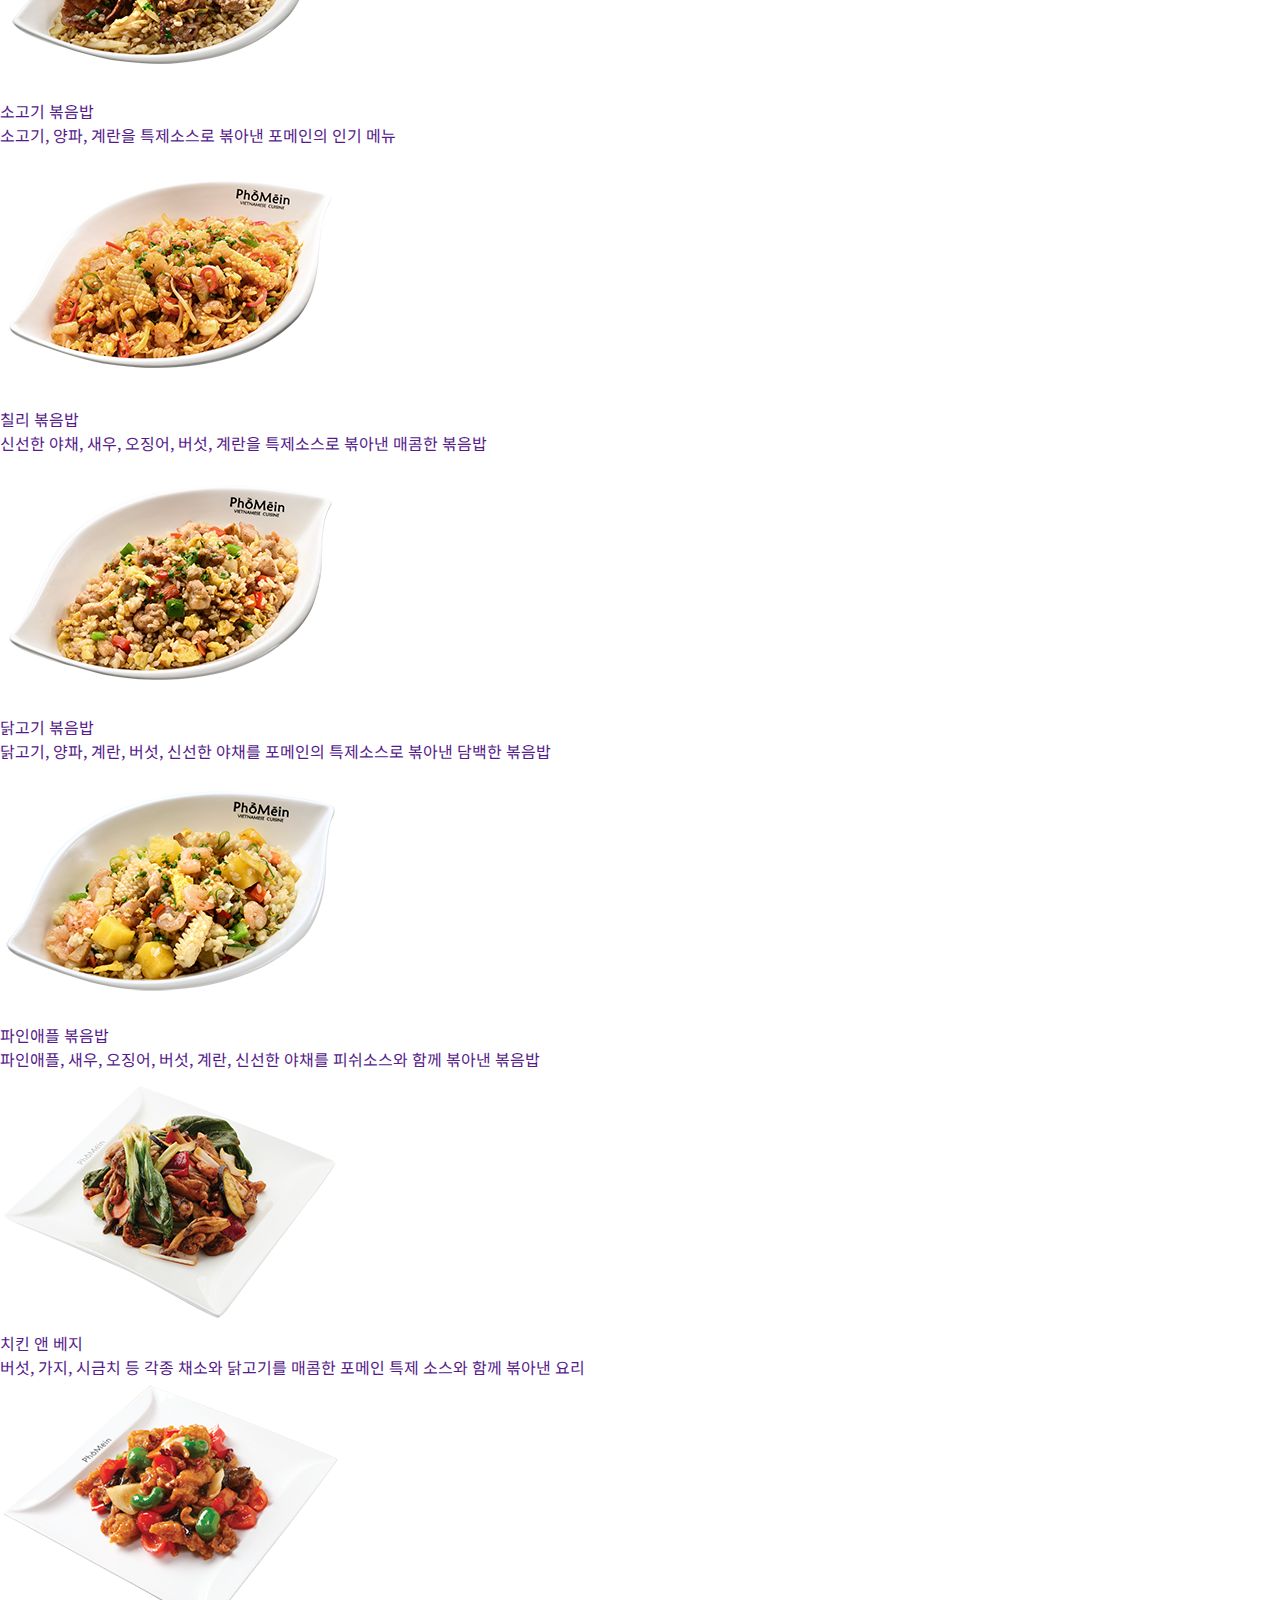
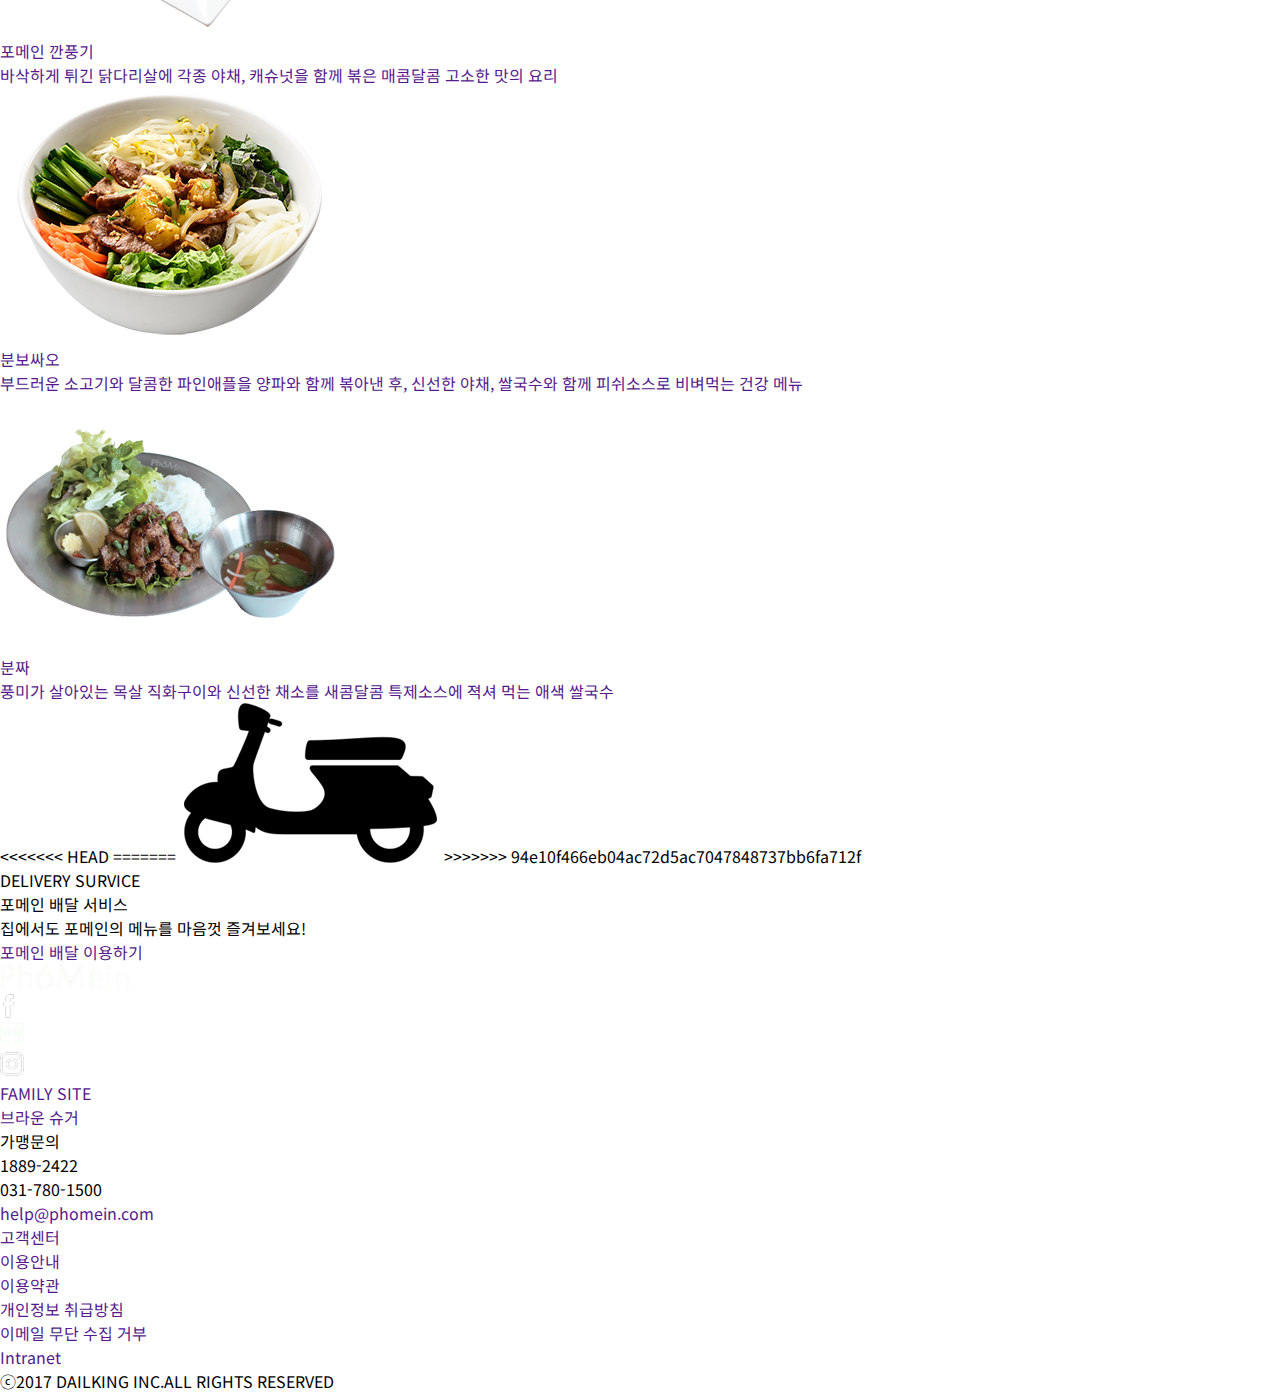
==== commit 7d058615: "mobile" ====
--- a/mobile/index.html
+++ b/mobile/index.html
@@ -18,7 +18,11 @@
 	<header id="header">
 		<div class="logo">
 			<h1 id="logo">
+<<<<<<< HEAD
 				<a href=""><img src="images/logo.png" alt="logo"></a>
+=======
+				<a href=""><img src="images/logo1.png" alt="logo"></a>
+>>>>>>> 94e10f466eb04ac72d5ac7047848737bb6fa712f
 			</h1>
 		</div>
 		<div class="util">
@@ -32,7 +36,11 @@
 						<input type="text" placeholder="검색어를 입력해주세요.">
 						<button></button>
 					</form>
+<<<<<<< HEAD
 					<span>추천 검색어 : <a href="">쌀국수</a>, <a href="">세트메뉴</a>, <a href="">마일리지</a></span>
+=======
+					<p>추천 검색어 : 쌀국수, 세트메뉴, 마일리지</p>
+>>>>>>> 94e10f466eb04ac72d5ac7047848737bb6fa712f
 				</div>
 			</div>
 		</div>
@@ -50,9 +58,18 @@
 				<li><a href="">회원가입</a></li>
 			</ul>
 		</div>
+<<<<<<< HEAD
 		<ul class="gnb">
 			<li>
 				<a href="">포메인</a>
+=======
+		<ul>
+			<li>
+				<a href="">포메인</a>
+				<span class="add_btn">
+					<img src="images/menu_add_btn.png" alt="add_icon">
+				</span>
+>>>>>>> 94e10f466eb04ac72d5ac7047848737bb6fa712f
 				<ul class="depth">
 					<li><a href="">브랜드 소개</a></li>
 					<li><a href="">CEO 인사말</a></li>
@@ -62,6 +79,12 @@
 			</li>
 			<li>
 				<a href="">메뉴</a>
+<<<<<<< HEAD
+=======
+				<span class="add_btn">
+					<img src="images/menu_add_btn.png" alt="add_icon">
+				</span>
+>>>>>>> 94e10f466eb04ac72d5ac7047848737bb6fa712f
 				<ul class="depth">
 					<li><a href="">쌀국수</a></li>
 					<li><a href="">월남쌈</a></li>
@@ -73,6 +96,12 @@
 			</li>
 			<li>
 				<a href="">매장</a>
+<<<<<<< HEAD
+=======
+				<span class="add_btn">
+					<img src="images/menu_add_btn.png" alt="add_icon">
+				</span>
+>>>>>>> 94e10f466eb04ac72d5ac7047848737bb6fa712f
 				<ul class="depth">
 					<li><a href="">프렌차이즈 매장</a></li>
 					<li><a href="">가맹 정보</a></li>
@@ -81,6 +110,12 @@
 			</li>
 			<li>
 				<a href="">새소식</a>
+<<<<<<< HEAD
+=======
+				<span class="add_btn">
+					<img src="images/menu_add_btn.png" alt="add_icon">
+				</span>
+>>>>>>> 94e10f466eb04ac72d5ac7047848737bb6fa712f
 				<ul class="depth">
 					<li><a href="">공지사항</a></li>
 					<li><a href="">이벤트</a></li>
@@ -88,6 +123,12 @@
 			</li>
 			<li>
 				<a href="">고객센터</a>
+<<<<<<< HEAD
+=======
+				<span class="add_btn">
+					<img src="images/menu_add_btn.png" alt="add_icon">
+				</span>
+>>>>>>> 94e10f466eb04ac72d5ac7047848737bb6fa712f
 				<ul class="depth">
 					<li><a href="">1:1 문의</a></li>
 					<li><a href="">마일리지</a></li>
@@ -96,6 +137,7 @@
 		</ul>
 	</div>
 	<div id="keyvisual">
+<<<<<<< HEAD
 		<div class="mainBanner">
 			<ul>
 				<li>
@@ -110,6 +152,36 @@
 			<a href="">1</a>
 			<a href="">2</a>
 		</div>
+=======
+		<div class="controller">
+			<span class="prev_img"><img src="images/prev.png" alt="prev"></span>
+			<span class="next_img"><img src="images/next.png" alt="next"></span>
+		</div>
+		<ul>
+			<li>
+				<div class="title">
+					<dl>
+						<dt>포메인의 정성</dt>
+						<dd>고객을 위해<br>
+						맛과 건강까지<br>
+						생각하겠습니다.</dd>
+					</dl>
+				</div>
+				<img class="main" src="images/main_image01.jpg" alt="main1">
+			</li>
+			<li>
+				<div class="title">
+					<dl>
+						<dt>쌀국수는 포메인</dt>
+						<dd>선두주자의 책임감,<br>
+						국내 쌀국수 시장의 중심에서<br>
+						변화를 선도하겠습니다.</dd>
+					</dl>
+				</div>
+				<video id="mainv"class="main" src="movie/roll_a.mp4" alt="main2"></video>
+			</li>
+		</ul>
+>>>>>>> 94e10f466eb04ac72d5ac7047848737bb6fa712f
 	</div>
 	<div id="brand" class="contents">
 		<div class="title">
@@ -127,7 +199,11 @@
 					<dt>名品</dt>
 					<dd>대한민국 대표 '명품' 쌀국수</dd>
 				</dl>
+<<<<<<< HEAD
 				<a href="">자세히 보기</a>
+=======
+				<a href="">자세히 보기<span>icon</span></a>
+>>>>>>> 94e10f466eb04ac72d5ac7047848737bb6fa712f
 			</li>
 			<li>
 				<div class="b_image">
@@ -137,7 +213,11 @@
 					<dt>PHO SEASON</dt>
 					<dd>포메인만의 '특별함'</dd>
 				</dl>
+<<<<<<< HEAD
 				<a href="">자세히 보기</a>
+=======
+				<a href="">자세히 보기<span></span></a>
+>>>>>>> 94e10f466eb04ac72d5ac7047848737bb6fa712f
 			</li>
 			<li>
 				<div class="b_image">
@@ -148,7 +228,11 @@
 					<dd>안전한 식재료<br>
 					정직한 먹거리</dd>
 				</dl>
+<<<<<<< HEAD
 				<a href="">자세히 보기</a>
+=======
+				<a href="">자세히 보기<span></span></a>
+>>>>>>> 94e10f466eb04ac72d5ac7047848737bb6fa712f
 			</li>
 		</ul>
 	</div>
@@ -331,6 +415,10 @@
 		</div>
 	</div>
 	<div id="delivery" class="contents">
+<<<<<<< HEAD
+=======
+		<img src="images/delivery_scooter.png" alt="scooter">
+>>>>>>> 94e10f466eb04ac72d5ac7047848737bb6fa712f
 		<div class="title">
 			<dl>
 				<dt>DELIVERY SURVICE</dt>
--- a/mobile/css/style.css
+++ b/mobile/css/style.css
@@ -1,4 +1,5 @@
 @charset "utf-8";
+<<<<<<< HEAD
 body.fixed {
 	overflow : hidden;
 }
@@ -14,6 +15,17 @@
 	}
 }
 /* header */
+=======
+
+a {
+	color : #666;
+}
+
+body.fixed {
+	overflow : hidden;
+}
+
+>>>>>>> 94e10f466eb04ac72d5ac7047848737bb6fa712f
 #header {
 	display : flex;
 	justify-content : center;
@@ -22,6 +34,7 @@
 	top : 0;
 	width : 100%;
 	height : 60px;
+<<<<<<< HEAD
 	border-bottom : 1px solid #ccc;
 	box-sizing: border-box;
 	z-index : 2;
@@ -40,6 +53,25 @@
 #logo a img {
 	max-width: 100%;
 }
+=======
+	background-color : transparent;
+	border-bottom : 1px solid #ccc;
+	z-index : 2;
+}
+
+#header.active {
+	background-color : #fff;
+}
+
+#header .logo {
+	z-index : 1;
+}
+
+#logo {
+	font-size : 1em;
+}
+
+>>>>>>> 94e10f466eb04ac72d5ac7047848737bb6fa712f
 #header .util {
 	display : flex;
 	justify-content : space-between;
@@ -49,6 +81,7 @@
 	top : 0;
 	height : 100%;
 	width : 100%;
+<<<<<<< HEAD
 	box-sizing: border-box;
 }
 #header .util img {
@@ -105,6 +138,10 @@
 	}
 }
 /* 모바일 mobile 창 */
+=======
+}
+
+>>>>>>> 94e10f466eb04ac72d5ac7047848737bb6fa712f
 .mobile {
 	position : fixed;
 	max-width : 600px;
@@ -118,9 +155,17 @@
 	z-index : 999;
 	overflow : auto;
 }
+<<<<<<< HEAD
 .mobile.active {
 	margin : 0;
 }
+=======
+
+.mobile.active {
+	margin : 0;
+}
+
+>>>>>>> 94e10f466eb04ac72d5ac7047848737bb6fa712f
 .mobile_head {
 	display : flex;
 	justify-content : space-between;
@@ -128,6 +173,7 @@
 	position : relative;
 	padding : 20px;
 	background-color : #fff;
+<<<<<<< HEAD
 	border-bottom : 1px solid #eaeaea;
 }
 .mobile .login {
@@ -156,6 +202,26 @@
 }
 .mobile > ul {
 	border-bottom : 1px solid #eaeaea;
+=======
+	border-bottom : 2px solid #ccc;
+}
+
+.mobile .login {
+	text-align : right;
+	background-color : #fff;
+	padding-right : 20px;
+}
+
+.mobile .login ul li {
+	display : inline-block;
+	padding : 10px;
+	font-size : 0.9em;
+	line-height : 32px;
+}
+
+.mobile > ul {
+	border-bottom : 2px solid #ccc;
+>>>>>>> 94e10f466eb04ac72d5ac7047848737bb6fa712f
 }
 
 .mobile > ul > li {
@@ -168,24 +234,36 @@
 	display : block;
 	position : absolute;
 	left : 2%;
+<<<<<<< HEAD
 	top : 0;
+=======
+	bottom : -1px;
+>>>>>>> 94e10f466eb04ac72d5ac7047848737bb6fa712f
 	width : 96%;
 	height : 1px;
 	background-color : #666;
 }
 
+<<<<<<< HEAD
 .mobile > ul > li:first-child::after {
+=======
+.mobile > ul > li:last-child::after {
+>>>>>>> 94e10f466eb04ac72d5ac7047848737bb6fa712f
 	display : none;
 }
 
 .mobile > ul > li > a {
+<<<<<<< HEAD
 	position: relative;
+=======
+>>>>>>> 94e10f466eb04ac72d5ac7047848737bb6fa712f
 	display : block;
 	line-height : 3.75em;
 	font-size : 1em;
 	color : #fff;
 	padding-left : 20px;
 }
+<<<<<<< HEAD
 .mobile > ul > li > a::after {
 	content: '';
 	display: block;
@@ -200,19 +278,88 @@
 .mobile > ul > li > a.active::after {
 	background-position: 0 -25px;
 }
+=======
+
+.mobile .add_btn {
+	display : inline-block;
+	overflow : hidden;
+	width : 25px;
+	height : 25px;
+	position : absolute;
+	top : 15px;
+	right : 25px;
+}
+
+.mobile .add_btn img {
+	position : absolute;
+}
+
+.mobile .add_btn.active img {
+	top : -25px;
+}
+
+>>>>>>> 94e10f466eb04ac72d5ac7047848737bb6fa712f
 .mobile .depth {
 	display : none;
 	padding : 10px;
 	background-color : #fff;
 }
+<<<<<<< HEAD
 .mobile .depth li {
 	padding-left : 30px;
 }
+=======
+
+.mobile .depth li {
+	padding-left : 30px;
+}
+
+>>>>>>> 94e10f466eb04ac72d5ac7047848737bb6fa712f
 .mobile .depth li a {
 	font-size : 0.9em;
 	line-height : 2.2em;
 	color : #333;
 }
+<<<<<<< HEAD
+=======
+
+#header .search .search_box {
+	display : none;
+	position : absolute;
+	top : 100%;
+	right : 0;
+	width : 100%;
+	height : 60px;
+	background-color : #fff;
+	text-align : center;
+	z-index : 1;
+}
+
+#header .search .search_box input[type=text]{
+	width : 70%;
+	height : 30px;
+	border : 1px solid #ccc;
+	box-sizing : border-box;
+	vertical-align : middle;
+	padding-left : 20px;
+}
+
+#header .search .search_box button {
+	width :	30px;
+	height : 30px;
+	vertical-align : middle;
+	border : 1px solid #ccc;
+	background : url('../images/search_icon.png') no-repeat center center;
+	background-color : #fff;
+}
+
+#header .search .search_box p {
+	font-size : 12px;
+	color : #666;
+	line-height : 20px;
+}
+
+>>>>>>> 94e10f466eb04ac72d5ac7047848737bb6fa712f
 .dim {
 	display : none;
 	position : fixed;
@@ -224,6 +371,7 @@
 	background-color : rgba(0,0,0,0.6);
 	overflow : hidden;
 }
+<<<<<<< HEAD
 .dim.active {
 	display : block;
 }
@@ -271,10 +419,126 @@
 }
 .contents .title {
 	margin-bottom : 1em;
+=======
+
+.dim.active {
+	display : block;
+}
+
+#keyvisual {
+	position : relative;
+	width : 100%;
+	overflow : hidden;
+}
+#keyvisual .controller span {
+	display : inline-block;
+	position : absolute;
+	top : 50%;
+	margin-top : -20px;
+	width : 40px;
+	height : 40px;
+	opacity : 0.5;
+	animation-iteration-count : infinite;
+	animation-duration : 2s;
+	animation-timing-function : ease-out;
+	z-index :1;
+}
+
+#keyvisual .controller .prev_img {
+	left : 0;
+	animation-name : prev;
+}
+
+#keyvisual .controller .next_img {
+	right : 0;
+	animation-name : next;
+}
+
+@keyframes prev {
+	0%{
+		left : 40px;
+		opacity : 0;
+	}
+	100%{
+		left : 0;
+	}
+}
+
+@keyframes next {
+	0%{
+		right : 40px;
+		opacity : 0;
+	}
+	100%{
+		right : 0px;
+	}
+}
+
+#keyvisual ul {
+	position : absolute;
+	width : 200%;
+	height : 100%;
+	left : 0;
+}
+
+#keyvisual ul li {
+	display : flex;
+	align-items : center;
+	position : relative;
+	overflow : hidden;
+	float : left;
+	width : 50%;
+	height : 100%;
+}
+#keyvisual ul li::after {
+	content: '';
+	display: block;
+	position: absolute;
+	top: 0;
+	left: 0;
+	width: 100%;
+	height: 100%;
+	background-color: rgba(0,0,0,0.2);
+}
+#keyvisual .main {
+	position : absolute;
+	top : 0;
+	left : 50%;
+}
+
+#keyvisual .title {
+	text-align : center;
+	z-index : 1;
+	width : 100%;
+	color : #fff;
+}
+
+#keyvisual .title dt {
+	font-size : 2em;
+	margin-bottom : 5%;
+	font-weight : 700;
+}
+
+#keyvisual .title dd {
+	font-size : 1.2em;
+	font-weight : 400;
+	line-height : 2em;
+}
+
+.contents {
+	padding : 4em 0;
+	text-align : center;
+}
+
+.contents .title {
+	margin-bottom : 2em;
+	color: #fff;
+>>>>>>> 94e10f466eb04ac72d5ac7047848737bb6fa712f
 }
 .contents .title dl dt {
 	font-size : 2.2em;
 	font-weight : 700;
+<<<<<<< HEAD
 	margin-bottom : 10px;
 	color: #333;
 }
@@ -306,10 +570,71 @@
 	transform : translatex(200px);
 	transition : transform 1.5s, opacity 1s;
 }
+=======
+	margin-bottom : 20px;
+	opacity : 0;
+	transition : 1s;
+}
+
+.contents .title.on dl dt {
+	opacity : 1;
+}
+
+.contents .title dl dd {
+	font-size : 1em;
+	font-weight : 500;
+	opacity : 0;
+	transition : 1s;
+	transition-delay : 0.5s;
+}
+
+.contents .title.on dl dd {
+	opacity : 1;
+}
+#brand {
+	background: url("../images/brand_bg.jpg") no-repeat center bottom;
+}
+#brand .conts {
+	display : flex;
+	flex-direction : column;
+	align-items : center;
+	text-align : center;
+}
+
+#brand .conts li {
+	margin-bottom : 3em;
+}
+
+#brand .conts li:last-child {
+	margin : 0;
+}
+
+#brand .conts li .b_image {
+	position : relative;
+	height : 300px;
+	overflow : hidden;
+}
+
+#brand .conts li .b_image img {
+	opacity : 0;
+	transition : 1.5s;
+}
+
+#brand .conts li:nth-child(1) .b_image img,
+#brand .conts li:nth-child(3) .b_image img {
+	transform : translatex(200px);
+}
+
+#brand .conts li:nth-child(2) .b_image img {
+	transform : translatex(-200px);
+}
+
+>>>>>>> 94e10f466eb04ac72d5ac7047848737bb6fa712f
 #brand .conts li .b_image img.on {
 	opacity : 1;
 	transform : translatex(0);
 }
+<<<<<<< HEAD
 #brand .conts li dl {
 	margin-bottom: 10px;
 }
@@ -347,12 +672,73 @@
 #brand .conts li:nth-child(2) a span {
 	background-position : -50px 0;
 }
+=======
+
+#brand .conts li dl {
+	margin-bottom: 1em;
+}
+
+#brand .conts li dt {
+	display : inline-block;
+	font-family: 'Nanum Gothic', sans-serif;
+	font-size : 2em;
+	font-weight : 700;
+	margin-bottom : 0.8em;
+}
+
+#brand .conts li dd {
+	font-size : 1em;
+	font-weight : 300;
+	letter-spacing : 2px;
+}
+
+#brand .conts li a {
+	font-size : 0.9em;
+	font-weight : 500;
+	letter-spacing : 2px;
+}
+
+#brand .conts li a span {
+	display : inline-block;
+	width : 50px;
+	height : 20px;
+	vertical-align : middle;
+	text-indent : -9999px; 
+	background : url("../images/arrow.png") no-repeat;
+}
+
+#brand .conts li:nth-child(1) {
+	color : #355840;
+}
+
+#brand .conts li:nth-child(1) a {
+	color : #355840;
+}
+
+#brand .conts li:nth-child(1) a span {
+	background-position : 0;
+}
+
+#brand .conts li:nth-child(2) {
+	color : #d04545;
+}
+
+#brand .conts li:nth-child(2) a {
+	color : #d04545;
+}
+
+#brand .conts li:nth-child(2) a span {
+	background-position : -50px 0;
+}
+
+>>>>>>> 94e10f466eb04ac72d5ac7047848737bb6fa712f
 #brand .conts li:nth-child(3) {
 	color : #000;
 }
 #brand .conts li:nth-child(3) a {
 	color : #000;
 }
+<<<<<<< HEAD
 #brand .conts li:nth-child(3) a span {
 	background-position : -100px 0;
 }
@@ -375,12 +761,23 @@
 	}
 }
 /* 메뉴-음식 menu */
+=======
+
+#brand .conts li:nth-child(3) a span {
+	background-position : -100px 0;
+}
+
+>>>>>>> 94e10f466eb04ac72d5ac7047848737bb6fa712f
 #menu .menu_box {
 	position : relative;
 	padding : 5em 0;
 	background : url(../images/menu_bg.jpg) no-repeat;
 	overflow : hidden;
 }
+<<<<<<< HEAD
+=======
+
+>>>>>>> 94e10f466eb04ac72d5ac7047848737bb6fa712f
 #menu .menu_box .select {
 	position : absolute;
 	width : 100%;
@@ -389,6 +786,10 @@
 	font-weight : 500;
 	font-size : 1em;
 }
+<<<<<<< HEAD
+=======
+
+>>>>>>> 94e10f466eb04ac72d5ac7047848737bb6fa712f
 #menu .menu_box .menu_scroll {
 	margin : 0 auto;
 	position : relative;
@@ -397,9 +798,17 @@
 	background-color : #fff;
 	border-radius : 0.125em;
 }
+<<<<<<< HEAD
 #menu .menu_box .menu_scroll.resize {
 	width : 80%;
 }
+=======
+
+#menu .menu_box .menu_scroll.resize {
+	width : 80%;
+}
+
+>>>>>>> 94e10f466eb04ac72d5ac7047848737bb6fa712f
 #menu .menu_box .menu_scroll span {
 	display : none;
 	position : absolute;
@@ -413,26 +822,46 @@
 	border-radius : 0.125em;
 	transition : 0.3s;
 }
+<<<<<<< HEAD
+=======
+
+>>>>>>> 94e10f466eb04ac72d5ac7047848737bb6fa712f
 #menu .menu_box > ul {
 	display : flex;
 	justify-content : space-between;
 	position : relative;
 	padding : 0 10%;
 }
+<<<<<<< HEAD
+=======
+
+>>>>>>> 94e10f466eb04ac72d5ac7047848737bb6fa712f
 #menu .menu_box > ul > li > a {
 	font-size : 1em;
 	font-weight : 400;
 	line-height : 5em;
 }
+<<<<<<< HEAD
+=======
+
+>>>>>>> 94e10f466eb04ac72d5ac7047848737bb6fa712f
 #menu .menu_box > ul > li.active > a {
 	color : #358921;
 	font-weight : 500;
 }
+<<<<<<< HEAD
+=======
+
+>>>>>>> 94e10f466eb04ac72d5ac7047848737bb6fa712f
 #menu .menu_box .sub_group {
 	display : none;
 	position : relative;
 	overflow : hidden;
 }
+<<<<<<< HEAD
+=======
+
+>>>>>>> 94e10f466eb04ac72d5ac7047848737bb6fa712f
 #menu .menu_box .sub_group .arrow_btn {
 	display : flex;
 	position : absolute;
@@ -441,20 +870,40 @@
 	z-index : 1;
 	opacity : 0.6;
 }
+<<<<<<< HEAD
 #menu .menu_box .sub_group .arrow_btn.off {
 	display : none;
 }
+=======
+
+#menu .menu_box .sub_group .arrow_btn.off {
+	display : none;
+}
+
+>>>>>>> 94e10f466eb04ac72d5ac7047848737bb6fa712f
 #menu .menu_box .sub_group .arrow_btn a {
 	position : absolute;
 	top : 50%;
 	margin-top : -20px;
 }
+<<<<<<< HEAD
 #menu .menu_box .sub_group .arrow_btn .prev {
 	left : 0;
 }
 #menu .menu_box .sub_group .arrow_btn .next {
 	right : 0;
 }
+=======
+
+#menu .menu_box .sub_group .arrow_btn .prev {
+	left : 0;
+}
+
+#menu .menu_box .sub_group .arrow_btn .next {
+	right : 0;
+}
+
+>>>>>>> 94e10f466eb04ac72d5ac7047848737bb6fa712f
 #menu .menu_box .sub_group .sub {
 	display : none;
 	position : relative;
@@ -463,39 +912,87 @@
 	background-color : #fff;
 	padding : 2em 0;
 }
+<<<<<<< HEAD
 #menu .menu_box .sub_group .sub.active {
 	display : flex;
 }
+=======
+
+#menu .menu_box .sub_group .sub.active {
+	display : flex;
+}
+
+>>>>>>> 94e10f466eb04ac72d5ac7047848737bb6fa712f
 #menu .menu_box .sub_group .sub li {
 	width : 25%;
 	padding : 0 40px;
 	box-sizing : border-box;
 }
+<<<<<<< HEAD
+=======
+
+>>>>>>> 94e10f466eb04ac72d5ac7047848737bb6fa712f
 #menu .menu_box .sub_group .sub li a {
 	display : flex;
 	justify-content : center;
 	align-items : center;
 }
+<<<<<<< HEAD
 #menu .menu_box .sub_group .sub li a.column {
 	flex-direction : column;
 }
 #menu .menu_box .sub_group .sub li dl {
 	text-align : center;
 }
+=======
+
+#menu .menu_box .sub_group .sub li a.column {
+	flex-direction : column;
+}
+
+#menu .menu_box .sub_group .sub li dl {
+	text-align : center;
+}
+
+>>>>>>> 94e10f466eb04ac72d5ac7047848737bb6fa712f
 #menu .menu_box .sub_group .sub li dl dt {
 	font-size : 1.1em;
 	font-weight : 700;
 	line-height : 2em;
 	color : #000;
 }
+<<<<<<< HEAD
+=======
+
+>>>>>>> 94e10f466eb04ac72d5ac7047848737bb6fa712f
 #menu .menu_box .sub_group .sub li dl dd {
 	font-size : 0.8em;
 	font-weight : 500;
 }
+<<<<<<< HEAD
 /* 배달 delivery */
 #delivery {
 	overflow : hidden;
 }
+=======
+
+#delivery {
+	overflow : hidden;
+}
+
+#delivery > img {
+	margin-bottom : 5em;
+	transform : translatex(200px);
+	opacity : 0;
+	transition : 2s;
+}
+
+#delivery > img.on {
+	transform : translatex(0);
+	opacity : 1;
+}
+
+>>>>>>> 94e10f466eb04ac72d5ac7047848737bb6fa712f
 #delivery .link {
 	padding : 2em 0;
 	background : url(../images/delivery_bg01.jpg) no-repeat center center;
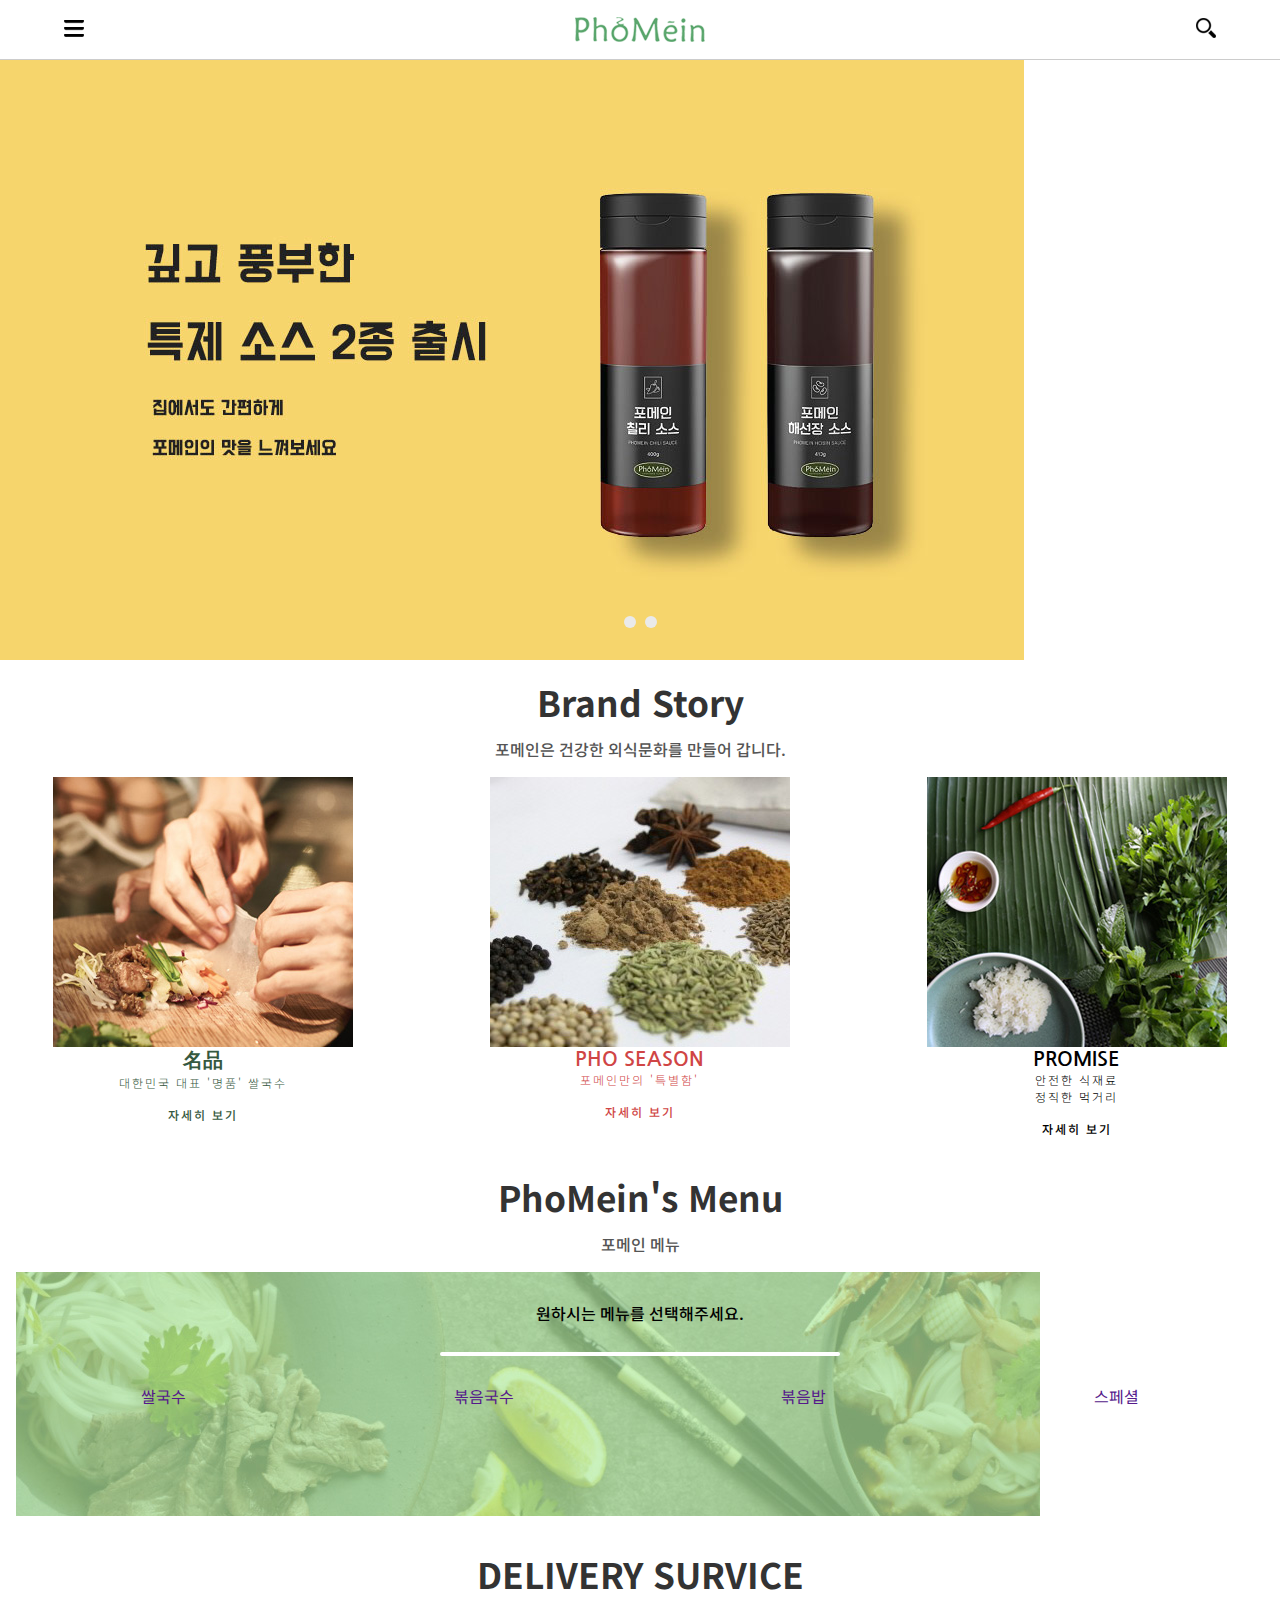
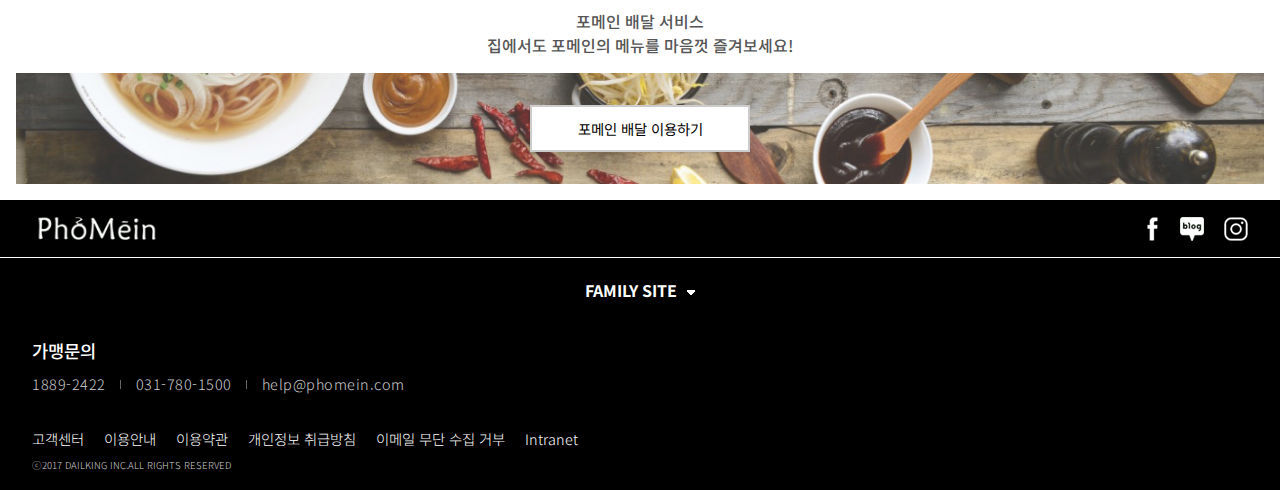
==== commit dc749922: "Revert "mobile"" ====
--- a/mobile/index.html
+++ b/mobile/index.html
@@ -18,11 +18,7 @@
 	<header id="header">
 		<div class="logo">
 			<h1 id="logo">
-<<<<<<< HEAD
 				<a href=""><img src="images/logo.png" alt="logo"></a>
-=======
-				<a href=""><img src="images/logo1.png" alt="logo"></a>
->>>>>>> 94e10f466eb04ac72d5ac7047848737bb6fa712f
 			</h1>
 		</div>
 		<div class="util">
@@ -36,11 +32,7 @@
 						<input type="text" placeholder="검색어를 입력해주세요.">
 						<button></button>
 					</form>
-<<<<<<< HEAD
 					<span>추천 검색어 : <a href="">쌀국수</a>, <a href="">세트메뉴</a>, <a href="">마일리지</a></span>
-=======
-					<p>추천 검색어 : 쌀국수, 세트메뉴, 마일리지</p>
->>>>>>> 94e10f466eb04ac72d5ac7047848737bb6fa712f
 				</div>
 			</div>
 		</div>
@@ -58,18 +50,9 @@
 				<li><a href="">회원가입</a></li>
 			</ul>
 		</div>
-<<<<<<< HEAD
 		<ul class="gnb">
 			<li>
 				<a href="">포메인</a>
-=======
-		<ul>
-			<li>
-				<a href="">포메인</a>
-				<span class="add_btn">
-					<img src="images/menu_add_btn.png" alt="add_icon">
-				</span>
->>>>>>> 94e10f466eb04ac72d5ac7047848737bb6fa712f
 				<ul class="depth">
 					<li><a href="">브랜드 소개</a></li>
 					<li><a href="">CEO 인사말</a></li>
@@ -79,12 +62,6 @@
 			</li>
 			<li>
 				<a href="">메뉴</a>
-<<<<<<< HEAD
-=======
-				<span class="add_btn">
-					<img src="images/menu_add_btn.png" alt="add_icon">
-				</span>
->>>>>>> 94e10f466eb04ac72d5ac7047848737bb6fa712f
 				<ul class="depth">
 					<li><a href="">쌀국수</a></li>
 					<li><a href="">월남쌈</a></li>
@@ -96,12 +73,6 @@
 			</li>
 			<li>
 				<a href="">매장</a>
-<<<<<<< HEAD
-=======
-				<span class="add_btn">
-					<img src="images/menu_add_btn.png" alt="add_icon">
-				</span>
->>>>>>> 94e10f466eb04ac72d5ac7047848737bb6fa712f
 				<ul class="depth">
 					<li><a href="">프렌차이즈 매장</a></li>
 					<li><a href="">가맹 정보</a></li>
@@ -110,12 +81,6 @@
 			</li>
 			<li>
 				<a href="">새소식</a>
-<<<<<<< HEAD
-=======
-				<span class="add_btn">
-					<img src="images/menu_add_btn.png" alt="add_icon">
-				</span>
->>>>>>> 94e10f466eb04ac72d5ac7047848737bb6fa712f
 				<ul class="depth">
 					<li><a href="">공지사항</a></li>
 					<li><a href="">이벤트</a></li>
@@ -123,12 +88,6 @@
 			</li>
 			<li>
 				<a href="">고객센터</a>
-<<<<<<< HEAD
-=======
-				<span class="add_btn">
-					<img src="images/menu_add_btn.png" alt="add_icon">
-				</span>
->>>>>>> 94e10f466eb04ac72d5ac7047848737bb6fa712f
 				<ul class="depth">
 					<li><a href="">1:1 문의</a></li>
 					<li><a href="">마일리지</a></li>
@@ -137,7 +96,6 @@
 		</ul>
 	</div>
 	<div id="keyvisual">
-<<<<<<< HEAD
 		<div class="mainBanner">
 			<ul>
 				<li>
@@ -152,36 +110,6 @@
 			<a href="">1</a>
 			<a href="">2</a>
 		</div>
-=======
-		<div class="controller">
-			<span class="prev_img"><img src="images/prev.png" alt="prev"></span>
-			<span class="next_img"><img src="images/next.png" alt="next"></span>
-		</div>
-		<ul>
-			<li>
-				<div class="title">
-					<dl>
-						<dt>포메인의 정성</dt>
-						<dd>고객을 위해<br>
-						맛과 건강까지<br>
-						생각하겠습니다.</dd>
-					</dl>
-				</div>
-				<img class="main" src="images/main_image01.jpg" alt="main1">
-			</li>
-			<li>
-				<div class="title">
-					<dl>
-						<dt>쌀국수는 포메인</dt>
-						<dd>선두주자의 책임감,<br>
-						국내 쌀국수 시장의 중심에서<br>
-						변화를 선도하겠습니다.</dd>
-					</dl>
-				</div>
-				<video id="mainv"class="main" src="movie/roll_a.mp4" alt="main2"></video>
-			</li>
-		</ul>
->>>>>>> 94e10f466eb04ac72d5ac7047848737bb6fa712f
 	</div>
 	<div id="brand" class="contents">
 		<div class="title">
@@ -199,11 +127,7 @@
 					<dt>名品</dt>
 					<dd>대한민국 대표 '명품' 쌀국수</dd>
 				</dl>
-<<<<<<< HEAD
 				<a href="">자세히 보기</a>
-=======
-				<a href="">자세히 보기<span>icon</span></a>
->>>>>>> 94e10f466eb04ac72d5ac7047848737bb6fa712f
 			</li>
 			<li>
 				<div class="b_image">
@@ -213,11 +137,7 @@
 					<dt>PHO SEASON</dt>
 					<dd>포메인만의 '특별함'</dd>
 				</dl>
-<<<<<<< HEAD
 				<a href="">자세히 보기</a>
-=======
-				<a href="">자세히 보기<span></span></a>
->>>>>>> 94e10f466eb04ac72d5ac7047848737bb6fa712f
 			</li>
 			<li>
 				<div class="b_image">
@@ -228,11 +148,7 @@
 					<dd>안전한 식재료<br>
 					정직한 먹거리</dd>
 				</dl>
-<<<<<<< HEAD
 				<a href="">자세히 보기</a>
-=======
-				<a href="">자세히 보기<span></span></a>
->>>>>>> 94e10f466eb04ac72d5ac7047848737bb6fa712f
 			</li>
 		</ul>
 	</div>
@@ -415,10 +331,6 @@
 		</div>
 	</div>
 	<div id="delivery" class="contents">
-<<<<<<< HEAD
-=======
-		<img src="images/delivery_scooter.png" alt="scooter">
->>>>>>> 94e10f466eb04ac72d5ac7047848737bb6fa712f
 		<div class="title">
 			<dl>
 				<dt>DELIVERY SURVICE</dt>
--- a/mobile/css/style.css
+++ b/mobile/css/style.css
@@ -1,5 +1,4 @@
 @charset "utf-8";
-<<<<<<< HEAD
 body.fixed {
 	overflow : hidden;
 }
@@ -15,17 +14,6 @@
 	}
 }
 /* header */
-=======
-
-a {
-	color : #666;
-}
-
-body.fixed {
-	overflow : hidden;
-}
-
->>>>>>> 94e10f466eb04ac72d5ac7047848737bb6fa712f
 #header {
 	display : flex;
 	justify-content : center;
@@ -34,7 +22,6 @@
 	top : 0;
 	width : 100%;
 	height : 60px;
-<<<<<<< HEAD
 	border-bottom : 1px solid #ccc;
 	box-sizing: border-box;
 	z-index : 2;
@@ -53,25 +40,6 @@
 #logo a img {
 	max-width: 100%;
 }
-=======
-	background-color : transparent;
-	border-bottom : 1px solid #ccc;
-	z-index : 2;
-}
-
-#header.active {
-	background-color : #fff;
-}
-
-#header .logo {
-	z-index : 1;
-}
-
-#logo {
-	font-size : 1em;
-}
-
->>>>>>> 94e10f466eb04ac72d5ac7047848737bb6fa712f
 #header .util {
 	display : flex;
 	justify-content : space-between;
@@ -81,7 +49,6 @@
 	top : 0;
 	height : 100%;
 	width : 100%;
-<<<<<<< HEAD
 	box-sizing: border-box;
 }
 #header .util img {
@@ -138,10 +105,6 @@
 	}
 }
 /* 모바일 mobile 창 */
-=======
-}
-
->>>>>>> 94e10f466eb04ac72d5ac7047848737bb6fa712f
 .mobile {
 	position : fixed;
 	max-width : 600px;
@@ -155,17 +118,9 @@
 	z-index : 999;
 	overflow : auto;
 }
-<<<<<<< HEAD
 .mobile.active {
 	margin : 0;
 }
-=======
-
-.mobile.active {
-	margin : 0;
-}
-
->>>>>>> 94e10f466eb04ac72d5ac7047848737bb6fa712f
 .mobile_head {
 	display : flex;
 	justify-content : space-between;
@@ -173,7 +128,6 @@
 	position : relative;
 	padding : 20px;
 	background-color : #fff;
-<<<<<<< HEAD
 	border-bottom : 1px solid #eaeaea;
 }
 .mobile .login {
@@ -202,26 +156,6 @@
 }
 .mobile > ul {
 	border-bottom : 1px solid #eaeaea;
-=======
-	border-bottom : 2px solid #ccc;
-}
-
-.mobile .login {
-	text-align : right;
-	background-color : #fff;
-	padding-right : 20px;
-}
-
-.mobile .login ul li {
-	display : inline-block;
-	padding : 10px;
-	font-size : 0.9em;
-	line-height : 32px;
-}
-
-.mobile > ul {
-	border-bottom : 2px solid #ccc;
->>>>>>> 94e10f466eb04ac72d5ac7047848737bb6fa712f
 }
 
 .mobile > ul > li {
@@ -234,36 +168,24 @@
 	display : block;
 	position : absolute;
 	left : 2%;
-<<<<<<< HEAD
 	top : 0;
-=======
-	bottom : -1px;
->>>>>>> 94e10f466eb04ac72d5ac7047848737bb6fa712f
 	width : 96%;
 	height : 1px;
 	background-color : #666;
 }
 
-<<<<<<< HEAD
 .mobile > ul > li:first-child::after {
-=======
-.mobile > ul > li:last-child::after {
->>>>>>> 94e10f466eb04ac72d5ac7047848737bb6fa712f
 	display : none;
 }
 
 .mobile > ul > li > a {
-<<<<<<< HEAD
 	position: relative;
-=======
->>>>>>> 94e10f466eb04ac72d5ac7047848737bb6fa712f
 	display : block;
 	line-height : 3.75em;
 	font-size : 1em;
 	color : #fff;
 	padding-left : 20px;
 }
-<<<<<<< HEAD
 .mobile > ul > li > a::after {
 	content: '';
 	display: block;
@@ -278,88 +200,19 @@
 .mobile > ul > li > a.active::after {
 	background-position: 0 -25px;
 }
-=======
-
-.mobile .add_btn {
-	display : inline-block;
-	overflow : hidden;
-	width : 25px;
-	height : 25px;
-	position : absolute;
-	top : 15px;
-	right : 25px;
-}
-
-.mobile .add_btn img {
-	position : absolute;
-}
-
-.mobile .add_btn.active img {
-	top : -25px;
-}
-
->>>>>>> 94e10f466eb04ac72d5ac7047848737bb6fa712f
 .mobile .depth {
 	display : none;
 	padding : 10px;
 	background-color : #fff;
 }
-<<<<<<< HEAD
 .mobile .depth li {
 	padding-left : 30px;
 }
-=======
-
-.mobile .depth li {
-	padding-left : 30px;
-}
-
->>>>>>> 94e10f466eb04ac72d5ac7047848737bb6fa712f
 .mobile .depth li a {
 	font-size : 0.9em;
 	line-height : 2.2em;
 	color : #333;
 }
-<<<<<<< HEAD
-=======
-
-#header .search .search_box {
-	display : none;
-	position : absolute;
-	top : 100%;
-	right : 0;
-	width : 100%;
-	height : 60px;
-	background-color : #fff;
-	text-align : center;
-	z-index : 1;
-}
-
-#header .search .search_box input[type=text]{
-	width : 70%;
-	height : 30px;
-	border : 1px solid #ccc;
-	box-sizing : border-box;
-	vertical-align : middle;
-	padding-left : 20px;
-}
-
-#header .search .search_box button {
-	width :	30px;
-	height : 30px;
-	vertical-align : middle;
-	border : 1px solid #ccc;
-	background : url('../images/search_icon.png') no-repeat center center;
-	background-color : #fff;
-}
-
-#header .search .search_box p {
-	font-size : 12px;
-	color : #666;
-	line-height : 20px;
-}
-
->>>>>>> 94e10f466eb04ac72d5ac7047848737bb6fa712f
 .dim {
 	display : none;
 	position : fixed;
@@ -371,7 +224,6 @@
 	background-color : rgba(0,0,0,0.6);
 	overflow : hidden;
 }
-<<<<<<< HEAD
 .dim.active {
 	display : block;
 }
@@ -419,126 +271,10 @@
 }
 .contents .title {
 	margin-bottom : 1em;
-=======
-
-.dim.active {
-	display : block;
-}
-
-#keyvisual {
-	position : relative;
-	width : 100%;
-	overflow : hidden;
-}
-#keyvisual .controller span {
-	display : inline-block;
-	position : absolute;
-	top : 50%;
-	margin-top : -20px;
-	width : 40px;
-	height : 40px;
-	opacity : 0.5;
-	animation-iteration-count : infinite;
-	animation-duration : 2s;
-	animation-timing-function : ease-out;
-	z-index :1;
-}
-
-#keyvisual .controller .prev_img {
-	left : 0;
-	animation-name : prev;
-}
-
-#keyvisual .controller .next_img {
-	right : 0;
-	animation-name : next;
-}
-
-@keyframes prev {
-	0%{
-		left : 40px;
-		opacity : 0;
-	}
-	100%{
-		left : 0;
-	}
-}
-
-@keyframes next {
-	0%{
-		right : 40px;
-		opacity : 0;
-	}
-	100%{
-		right : 0px;
-	}
-}
-
-#keyvisual ul {
-	position : absolute;
-	width : 200%;
-	height : 100%;
-	left : 0;
-}
-
-#keyvisual ul li {
-	display : flex;
-	align-items : center;
-	position : relative;
-	overflow : hidden;
-	float : left;
-	width : 50%;
-	height : 100%;
-}
-#keyvisual ul li::after {
-	content: '';
-	display: block;
-	position: absolute;
-	top: 0;
-	left: 0;
-	width: 100%;
-	height: 100%;
-	background-color: rgba(0,0,0,0.2);
-}
-#keyvisual .main {
-	position : absolute;
-	top : 0;
-	left : 50%;
-}
-
-#keyvisual .title {
-	text-align : center;
-	z-index : 1;
-	width : 100%;
-	color : #fff;
-}
-
-#keyvisual .title dt {
-	font-size : 2em;
-	margin-bottom : 5%;
-	font-weight : 700;
-}
-
-#keyvisual .title dd {
-	font-size : 1.2em;
-	font-weight : 400;
-	line-height : 2em;
-}
-
-.contents {
-	padding : 4em 0;
-	text-align : center;
-}
-
-.contents .title {
-	margin-bottom : 2em;
-	color: #fff;
->>>>>>> 94e10f466eb04ac72d5ac7047848737bb6fa712f
 }
 .contents .title dl dt {
 	font-size : 2.2em;
 	font-weight : 700;
-<<<<<<< HEAD
 	margin-bottom : 10px;
 	color: #333;
 }
@@ -570,71 +306,10 @@
 	transform : translatex(200px);
 	transition : transform 1.5s, opacity 1s;
 }
-=======
-	margin-bottom : 20px;
-	opacity : 0;
-	transition : 1s;
-}
-
-.contents .title.on dl dt {
-	opacity : 1;
-}
-
-.contents .title dl dd {
-	font-size : 1em;
-	font-weight : 500;
-	opacity : 0;
-	transition : 1s;
-	transition-delay : 0.5s;
-}
-
-.contents .title.on dl dd {
-	opacity : 1;
-}
-#brand {
-	background: url("../images/brand_bg.jpg") no-repeat center bottom;
-}
-#brand .conts {
-	display : flex;
-	flex-direction : column;
-	align-items : center;
-	text-align : center;
-}
-
-#brand .conts li {
-	margin-bottom : 3em;
-}
-
-#brand .conts li:last-child {
-	margin : 0;
-}
-
-#brand .conts li .b_image {
-	position : relative;
-	height : 300px;
-	overflow : hidden;
-}
-
-#brand .conts li .b_image img {
-	opacity : 0;
-	transition : 1.5s;
-}
-
-#brand .conts li:nth-child(1) .b_image img,
-#brand .conts li:nth-child(3) .b_image img {
-	transform : translatex(200px);
-}
-
-#brand .conts li:nth-child(2) .b_image img {
-	transform : translatex(-200px);
-}
-
->>>>>>> 94e10f466eb04ac72d5ac7047848737bb6fa712f
 #brand .conts li .b_image img.on {
 	opacity : 1;
 	transform : translatex(0);
 }
-<<<<<<< HEAD
 #brand .conts li dl {
 	margin-bottom: 10px;
 }
@@ -672,73 +347,12 @@
 #brand .conts li:nth-child(2) a span {
 	background-position : -50px 0;
 }
-=======
-
-#brand .conts li dl {
-	margin-bottom: 1em;
-}
-
-#brand .conts li dt {
-	display : inline-block;
-	font-family: 'Nanum Gothic', sans-serif;
-	font-size : 2em;
-	font-weight : 700;
-	margin-bottom : 0.8em;
-}
-
-#brand .conts li dd {
-	font-size : 1em;
-	font-weight : 300;
-	letter-spacing : 2px;
-}
-
-#brand .conts li a {
-	font-size : 0.9em;
-	font-weight : 500;
-	letter-spacing : 2px;
-}
-
-#brand .conts li a span {
-	display : inline-block;
-	width : 50px;
-	height : 20px;
-	vertical-align : middle;
-	text-indent : -9999px; 
-	background : url("../images/arrow.png") no-repeat;
-}
-
-#brand .conts li:nth-child(1) {
-	color : #355840;
-}
-
-#brand .conts li:nth-child(1) a {
-	color : #355840;
-}
-
-#brand .conts li:nth-child(1) a span {
-	background-position : 0;
-}
-
-#brand .conts li:nth-child(2) {
-	color : #d04545;
-}
-
-#brand .conts li:nth-child(2) a {
-	color : #d04545;
-}
-
-#brand .conts li:nth-child(2) a span {
-	background-position : -50px 0;
-}
-
->>>>>>> 94e10f466eb04ac72d5ac7047848737bb6fa712f
 #brand .conts li:nth-child(3) {
 	color : #000;
 }
 #brand .conts li:nth-child(3) a {
 	color : #000;
 }
-<<<<<<< HEAD
 #brand .conts li:nth-child(3) a span {
 	background-position : -100px 0;
 }
@@ -761,23 +375,12 @@
 	}
 }
 /* 메뉴-음식 menu */
-=======
-
-#brand .conts li:nth-child(3) a span {
-	background-position : -100px 0;
-}
-
->>>>>>> 94e10f466eb04ac72d5ac7047848737bb6fa712f
 #menu .menu_box {
 	position : relative;
 	padding : 5em 0;
 	background : url(../images/menu_bg.jpg) no-repeat;
 	overflow : hidden;
 }
-<<<<<<< HEAD
-=======
-
->>>>>>> 94e10f466eb04ac72d5ac7047848737bb6fa712f
 #menu .menu_box .select {
 	position : absolute;
 	width : 100%;
@@ -786,10 +389,6 @@
 	font-weight : 500;
 	font-size : 1em;
 }
-<<<<<<< HEAD
-=======
-
->>>>>>> 94e10f466eb04ac72d5ac7047848737bb6fa712f
 #menu .menu_box .menu_scroll {
 	margin : 0 auto;
 	position : relative;
@@ -798,17 +397,9 @@
 	background-color : #fff;
 	border-radius : 0.125em;
 }
-<<<<<<< HEAD
 #menu .menu_box .menu_scroll.resize {
 	width : 80%;
 }
-=======
-
-#menu .menu_box .menu_scroll.resize {
-	width : 80%;
-}
-
->>>>>>> 94e10f466eb04ac72d5ac7047848737bb6fa712f
 #menu .menu_box .menu_scroll span {
 	display : none;
 	position : absolute;
@@ -822,46 +413,26 @@
 	border-radius : 0.125em;
 	transition : 0.3s;
 }
-<<<<<<< HEAD
-=======
-
->>>>>>> 94e10f466eb04ac72d5ac7047848737bb6fa712f
 #menu .menu_box > ul {
 	display : flex;
 	justify-content : space-between;
 	position : relative;
 	padding : 0 10%;
 }
-<<<<<<< HEAD
-=======
-
->>>>>>> 94e10f466eb04ac72d5ac7047848737bb6fa712f
 #menu .menu_box > ul > li > a {
 	font-size : 1em;
 	font-weight : 400;
 	line-height : 5em;
 }
-<<<<<<< HEAD
-=======
-
->>>>>>> 94e10f466eb04ac72d5ac7047848737bb6fa712f
 #menu .menu_box > ul > li.active > a {
 	color : #358921;
 	font-weight : 500;
 }
-<<<<<<< HEAD
-=======
-
->>>>>>> 94e10f466eb04ac72d5ac7047848737bb6fa712f
 #menu .menu_box .sub_group {
 	display : none;
 	position : relative;
 	overflow : hidden;
 }
-<<<<<<< HEAD
-=======
-
->>>>>>> 94e10f466eb04ac72d5ac7047848737bb6fa712f
 #menu .menu_box .sub_group .arrow_btn {
 	display : flex;
 	position : absolute;
@@ -870,40 +441,20 @@
 	z-index : 1;
 	opacity : 0.6;
 }
-<<<<<<< HEAD
 #menu .menu_box .sub_group .arrow_btn.off {
 	display : none;
 }
-=======
-
-#menu .menu_box .sub_group .arrow_btn.off {
-	display : none;
-}
-
->>>>>>> 94e10f466eb04ac72d5ac7047848737bb6fa712f
 #menu .menu_box .sub_group .arrow_btn a {
 	position : absolute;
 	top : 50%;
 	margin-top : -20px;
 }
-<<<<<<< HEAD
 #menu .menu_box .sub_group .arrow_btn .prev {
 	left : 0;
 }
 #menu .menu_box .sub_group .arrow_btn .next {
 	right : 0;
 }
-=======
-
-#menu .menu_box .sub_group .arrow_btn .prev {
-	left : 0;
-}
-
-#menu .menu_box .sub_group .arrow_btn .next {
-	right : 0;
-}
-
->>>>>>> 94e10f466eb04ac72d5ac7047848737bb6fa712f
 #menu .menu_box .sub_group .sub {
 	display : none;
 	position : relative;
@@ -912,87 +463,39 @@
 	background-color : #fff;
 	padding : 2em 0;
 }
-<<<<<<< HEAD
 #menu .menu_box .sub_group .sub.active {
 	display : flex;
 }
-=======
-
-#menu .menu_box .sub_group .sub.active {
-	display : flex;
-}
-
->>>>>>> 94e10f466eb04ac72d5ac7047848737bb6fa712f
 #menu .menu_box .sub_group .sub li {
 	width : 25%;
 	padding : 0 40px;
 	box-sizing : border-box;
 }
-<<<<<<< HEAD
-=======
-
->>>>>>> 94e10f466eb04ac72d5ac7047848737bb6fa712f
 #menu .menu_box .sub_group .sub li a {
 	display : flex;
 	justify-content : center;
 	align-items : center;
 }
-<<<<<<< HEAD
 #menu .menu_box .sub_group .sub li a.column {
 	flex-direction : column;
 }
 #menu .menu_box .sub_group .sub li dl {
 	text-align : center;
 }
-=======
-
-#menu .menu_box .sub_group .sub li a.column {
-	flex-direction : column;
-}
-
-#menu .menu_box .sub_group .sub li dl {
-	text-align : center;
-}
-
->>>>>>> 94e10f466eb04ac72d5ac7047848737bb6fa712f
 #menu .menu_box .sub_group .sub li dl dt {
 	font-size : 1.1em;
 	font-weight : 700;
 	line-height : 2em;
 	color : #000;
 }
-<<<<<<< HEAD
-=======
-
->>>>>>> 94e10f466eb04ac72d5ac7047848737bb6fa712f
 #menu .menu_box .sub_group .sub li dl dd {
 	font-size : 0.8em;
 	font-weight : 500;
 }
-<<<<<<< HEAD
 /* 배달 delivery */
 #delivery {
 	overflow : hidden;
 }
-=======
-
-#delivery {
-	overflow : hidden;
-}
-
-#delivery > img {
-	margin-bottom : 5em;
-	transform : translatex(200px);
-	opacity : 0;
-	transition : 2s;
-}
-
-#delivery > img.on {
-	transform : translatex(0);
-	opacity : 1;
-}
-
->>>>>>> 94e10f466eb04ac72d5ac7047848737bb6fa712f
 #delivery .link {
 	padding : 2em 0;
 	background : url(../images/delivery_bg01.jpg) no-repeat center center;
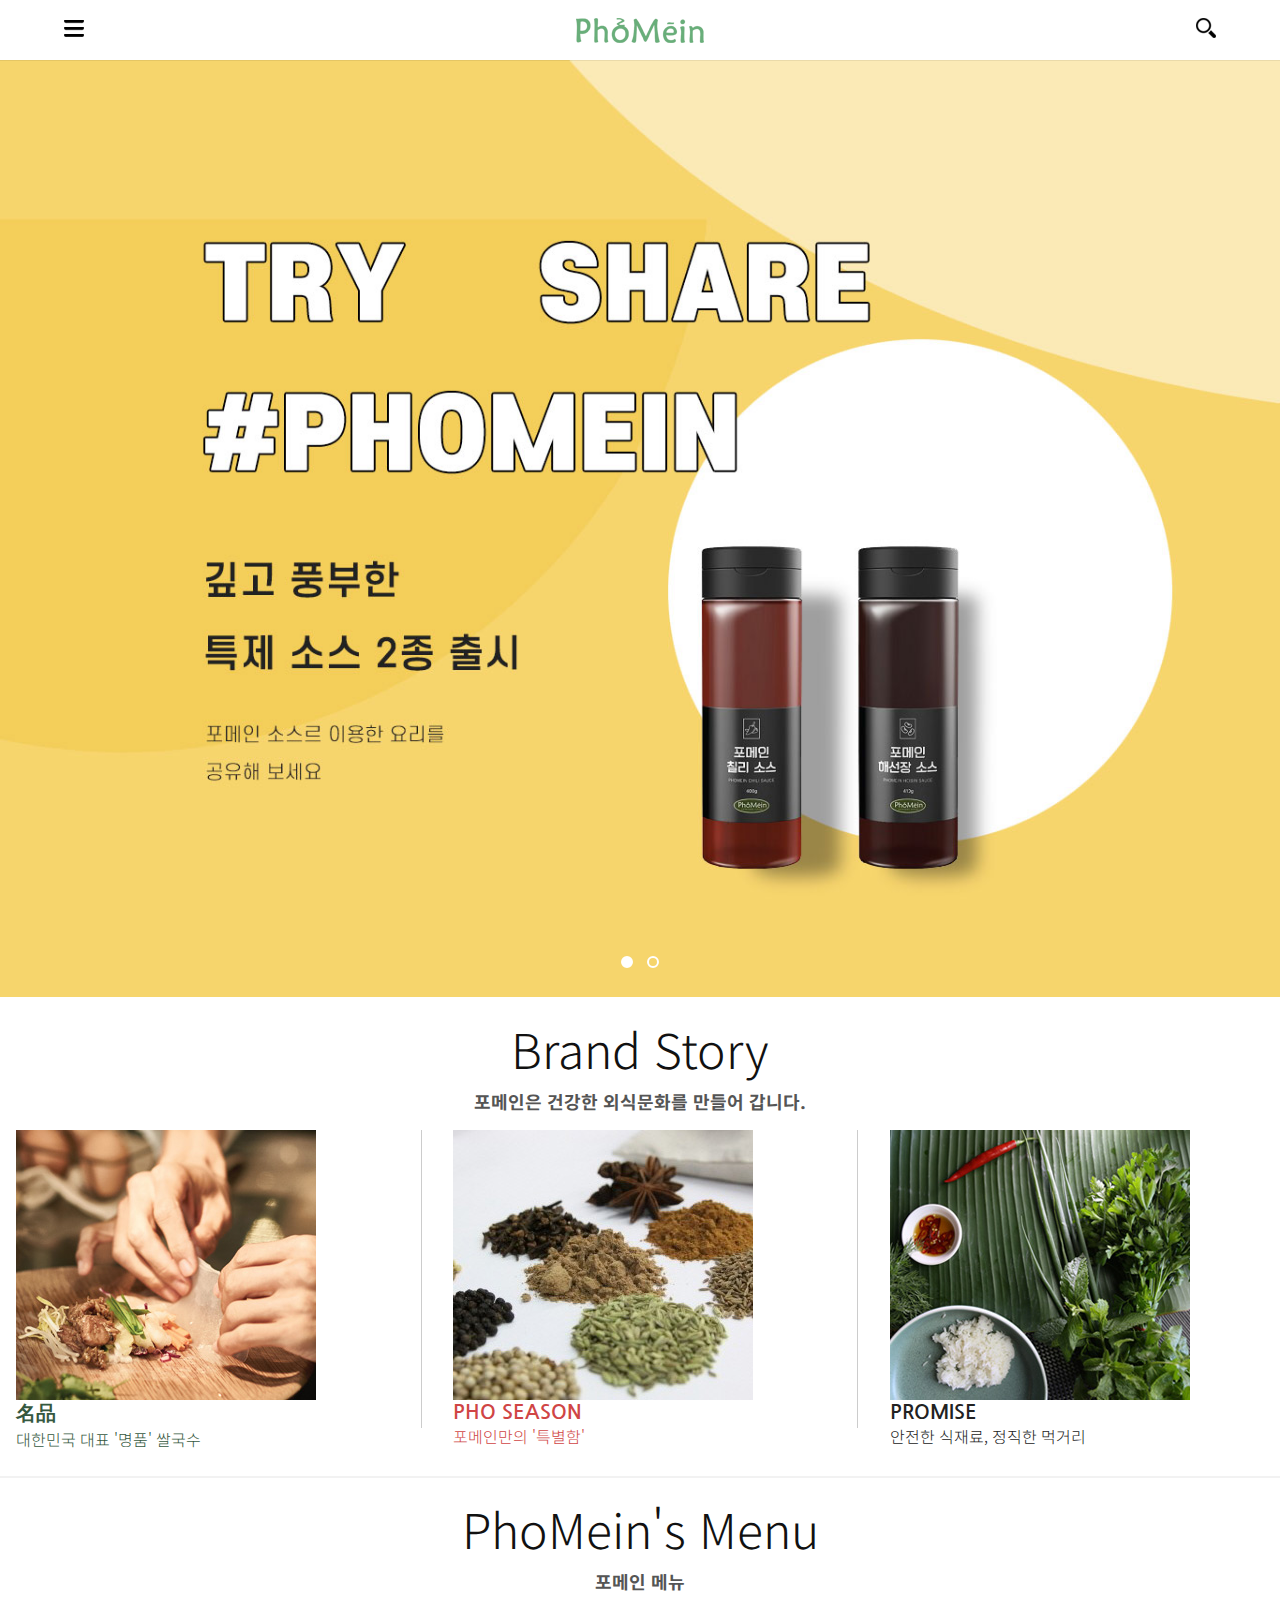
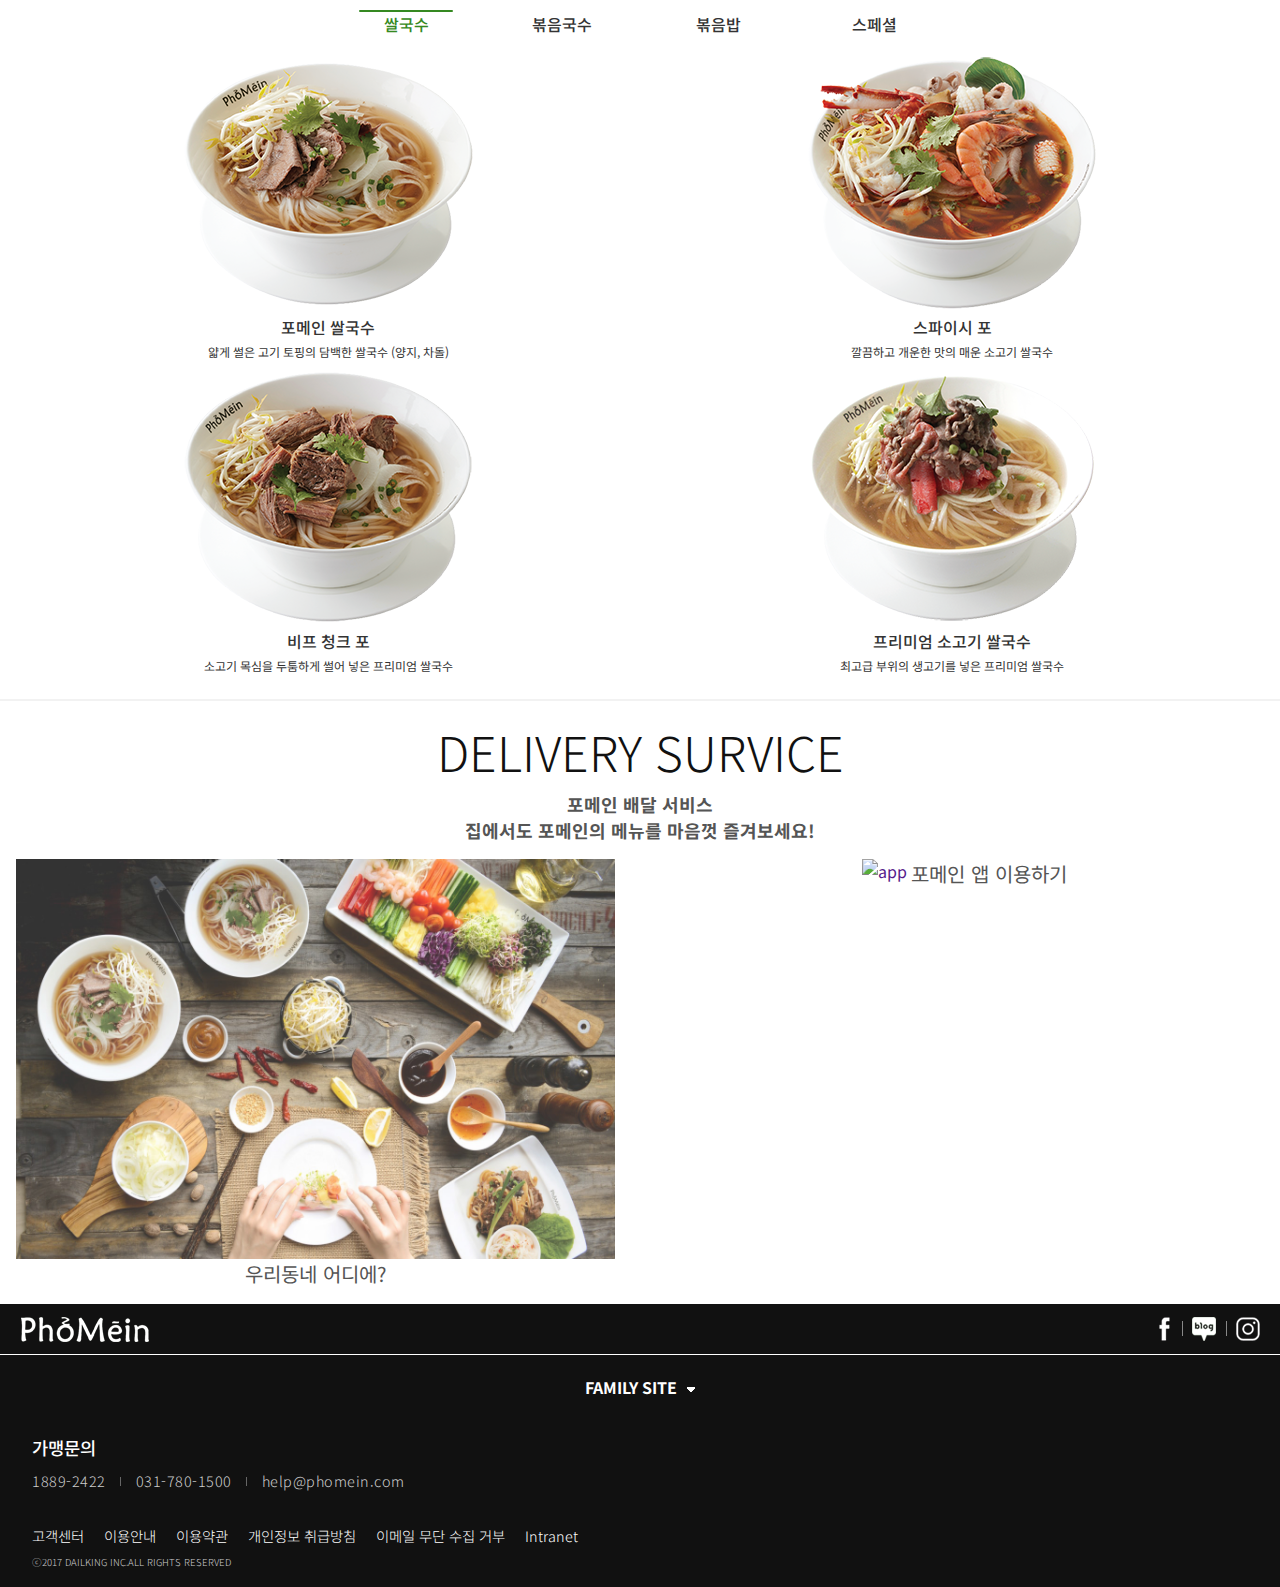
==== commit bc05f3fa: "bannerScroll" ====
--- a/mobile/index.html
+++ b/mobile/index.html
@@ -53,45 +53,55 @@
 		<ul class="gnb">
 			<li>
 				<a href="">포메인</a>
-				<ul class="depth">
-					<li><a href="">브랜드 소개</a></li>
-					<li><a href="">CEO 인사말</a></li>
-					<li><a href="">연혁</a></li>
-					<li><a href="">오시는 길</a></li>
-				</ul>
+				<div class="depth">
+					<ul class="depth_inner">
+						<li><a href="">브랜드 소개</a></li>
+						<li><a href="">CEO 인사말</a></li>
+						<li><a href="">연혁</a></li>
+						<li><a href="">오시는 길</a></li>
+					</ul>
+				</div>
 			</li>
 			<li>
 				<a href="">메뉴</a>
-				<ul class="depth">
-					<li><a href="">쌀국수</a></li>
-					<li><a href="">월남쌈</a></li>
-					<li><a href="">볶음국수</a></li>
-					<li><a href="">볶음밥</a></li>
-					<li><a href="">에피타이저</a></li>
-					<li><a href="">스페셜 메뉴</a></li>
-				</ul>
+				<div class="depth">
+					<ul class="depth_inner">
+						<li><a href="">쌀국수</a></li>
+						<li><a href="">월남쌈</a></li>
+						<li><a href="">볶음국수</a></li>
+						<li><a href="">볶음밥</a></li>
+						<li><a href="">에피타이저</a></li>
+						<li><a href="">스페셜 메뉴</a></li>
+					</ul>
+				</div>
 			</li>
 			<li>
 				<a href="">매장</a>
-				<ul class="depth">
-					<li><a href="">프렌차이즈 매장</a></li>
-					<li><a href="">가맹 정보</a></li>
-					<li><a href="">가맹 문의</a></li>
-				</ul>
+				<div class="depth">	
+					<ul class="depth_inner">
+						<li><a href="">프렌차이즈 매장</a></li>
+						<li><a href="">가맹 정보</a></li>
+						<li><a href="">가맹 문의</a></li>
+					</ul>
+				</div>
 			</li>
 			<li>
 				<a href="">새소식</a>
-				<ul class="depth">
-					<li><a href="">공지사항</a></li>
-					<li><a href="">이벤트</a></li>
-				</ul>
-			</li>
-			<li>
-				<a href="">고객센터</a>
-				<ul class="depth">
-					<li><a href="">1:1 문의</a></li>
-					<li><a href="">마일리지</a></li>
-				</ul>
+				<div class="depth">
+					<ul class="depth_inner">
+						<li><a href="">공지사항</a></li>
+						<li><a href="">이벤트</a></li>
+					</ul>
+				</div>
+			</li>
+			<li>
+				<a href="">고객센터</a>				
+				<div class="depth">
+					<ul class="depth_inner">
+						<li><a href="">1:1 문의</a></li>
+						<li><a href="">마일리지</a></li>
+					</ul>
+				</div>
 			</li>
 		</ul>
 	</div>
@@ -102,7 +112,13 @@
 					<a href=""><img src="images/main_image01.jpg" alt="Banner1"></a>
 				</li>
 				<li>
-					<a href=""><img src="images/main_image01.jpg" alt="Banner2"></a>
+					<a href=""><img src="images/main_image02.jpg" alt="Banner2"></a>
+				</li>
+				<li>
+					<a href="">3</a>
+				</li>
+				<li>
+					<a href="">4</a>
 				</li>
 			</ul>
 		</div>
@@ -120,35 +136,37 @@
 		</div>
 		<ul class="conts">
 			<li>
-				<div class="b_image">
-					<img src="images/brand_cont1_image1.jpg" alt="브랜드_명품">
-				</div>
-				<dl>
-					<dt>名品</dt>
-					<dd>대한민국 대표 '명품' 쌀국수</dd>
-				</dl>
-				<a href="">자세히 보기</a>
-			</li>
-			<li>
-				<div class="b_image">
-					<img src="images/brand_cont2_image1.jpg" alt="포시즌">
-				</div>
-				<dl>
-					<dt>PHO SEASON</dt>
-					<dd>포메인만의 '특별함'</dd>
-				</dl>
-				<a href="">자세히 보기</a>
-			</li>
-			<li>
-				<div class="b_image">
-					<img src="images/brand_cont3_image1.jpg" alt="PROMISE">
-				</div>
-				<dl>
-					<dt>PROMISE</dt>
-					<dd>안전한 식재료<br>
-					정직한 먹거리</dd>
-				</dl>
-				<a href="">자세히 보기</a>
+				<a href="">
+					<div class="b_image">
+						<img src="images/brand_cont1_image1.jpg" alt="브랜드_명품">
+					</div>
+					<dl>
+						<dt>名品</dt>
+						<dd>대한민국 대표 '명품' 쌀국수</dd>
+					</dl>
+				</a>
+			</li>
+			<li>
+				<a href="">
+					<div class="b_image">
+						<img src="images/brand_cont2_image1.jpg" alt="포시즌">
+					</div>
+					<dl>
+						<dt>PHO SEASON</dt>
+						<dd>포메인만의 '특별함'</dd>
+					</dl>
+				</a>
+			</li>
+			<li>
+				<a href="">
+					<div class="b_image">
+						<img src="images/brand_cont3_image1.jpg" alt="PROMISE">
+					</div>
+					<dl>
+						<dt>PROMISE</dt>
+						<dd>안전한 식재료, 정직한 먹거리</dd>
+					</dl>
+				</a>
 			</li>
 		</ul>
 	</div>
@@ -160,21 +178,16 @@
 			</dl>
 		</div>
 		<div class="menu_box">
-			<p class="select">원하시는 메뉴를 선택해주세요.</p>
 			<div class="menu_scroll">
 				<span>checked</span>
 			</div>
-			<ul>
+			<ul class="food_type">
 				<li><a href="">쌀국수</a></li>
 				<li><a href="">볶음국수</a></li>
 				<li><a href="">볶음밥</a></li>
 				<li><a href="">스페셜</a></li>
 			</ul>
 			<div class="sub_group">
-				<div class="arrow_btn">
-					<a href="" class="prev"><img src="images/prev.png" alt="prev"></a>
-					<a href="" class="next"><img src="images/next.png" alt="next"></a>
-				</div>
 				<ul class="sub">
 					<li>
 						<a href="">
@@ -339,7 +352,14 @@
 			</dl>
 		</div>
 		<div class="link">
-			<a href="">포메인 배달 이용하기</a>
+			<a href="">
+				<img src="images/delivery_bg01.jpg" alt="nearby">
+				<span>우리동네 어디에?</span>
+			</a>
+			<a href="">
+				<img src="images/delivery_bg02.jpg" alt="app">
+				<span>포메인 앱 이용하기</span>
+			</a>
 		</div>
 	</div>
 	<footer id="footer">
--- a/mobile/css/style.css
+++ b/mobile/css/style.css
@@ -22,7 +22,7 @@
 	top : 0;
 	width : 100%;
 	height : 60px;
-	border-bottom : 1px solid #ccc;
+	box-shadow: 0 0 1px rgba(0,0,0,.4);
 	box-sizing: border-box;
 	z-index : 2;
 	background-color : #fff;
@@ -44,11 +44,12 @@
 	display : flex;
 	justify-content : space-between;
 	align-items : center;
-	padding : 0 5%;
 	position : absolute;
 	top : 0;
+	left: 0;
 	height : 100%;
 	width : 100%;
+	padding: 0 5%;
 	box-sizing: border-box;
 }
 #header .util img {
@@ -128,7 +129,13 @@
 	position : relative;
 	padding : 20px;
 	background-color : #fff;
-	border-bottom : 1px solid #eaeaea;
+	box-shadow: 0 0 2px rgba(0,0,0,.5);
+}
+.mobile_head .mobile_logo {
+	width: 30%;
+}
+.mobile_head .mobile_logo img {
+	max-width: 100%;
 }
 .mobile .login {
 	text-align : right;
@@ -157,12 +164,10 @@
 .mobile > ul {
 	border-bottom : 1px solid #eaeaea;
 }
-
 .mobile > ul > li {
 	font-weight : 500;
 	position : relative;
 }
-
 .mobile > ul > li::after {
 	content : '';
 	display : block;
@@ -173,16 +178,14 @@
 	height : 1px;
 	background-color : #666;
 }
-
 .mobile > ul > li:first-child::after {
 	display : none;
 }
-
 .mobile > ul > li > a {
 	position: relative;
 	display : block;
 	line-height : 3.75em;
-	font-size : 1em;
+	font-size : 1.125em;
 	color : #fff;
 	padding-left : 20px;
 }
@@ -205,13 +208,18 @@
 	padding : 10px;
 	background-color : #fff;
 }
-.mobile .depth li {
-	padding-left : 30px;
-}
-.mobile .depth li a {
-	font-size : 0.9em;
-	line-height : 2.2em;
-	color : #333;
+.mobile .depth .depth_inner li {
+	text-align: center;
+	border-bottom: 1px solid #ccc;
+}
+.mobile .depth .depth_inner li:first-child {
+	border-top: 1px solid #ccc;
+}
+.mobile .depth .depth_inner li a {
+	display: block;
+	font-size : 1em;
+	line-height : 3em;
+	color : #555;
 }
 .dim {
 	display : none;
@@ -227,6 +235,26 @@
 .dim.active {
 	display : block;
 }
+@media only screen and (max-width:760px){
+	.mobile .depth .depth_inner {
+		display: flex;
+		flex-wrap: wrap;
+	}
+	.mobile .depth .depth_inner li {
+		width: 47.5%;
+		margin-left: 5%;
+		margin-bottom: 10px;
+		border: 1px solid #ccc;
+		box-sizing: border-box;
+	}
+	.mobile .depth .depth_inner li:nth-child(2n+1) {
+		margin-left: 0;
+	}
+	.mobile .depth .depth_inner li a {
+		line-height: 5em;
+	}
+}
+/* 메인배너 keyvisual */
 #keyvisual {
 	position : relative;
 	width : 100%;
@@ -235,52 +263,61 @@
 	width: 100%;
 	overflow: hidden;
 }
-#keyvisual ul {
-	width: 200%;
-}
-#keyvisual ul li {
+#keyvisual .mainBanner ul {
+	display: flex;
+	position: relative;
+	left: 0;
+	transition: left 0.5s;
+}
+#keyvisual .mainBanner ul.transNone {
+	transition: none;
+}
+#keyvisual .mainBanner ul li {
 	align-items : center;
 	overflow : hidden;
-	float : left;
-	width: 50%;
-}
-#keyvisual ul li img {
+}
+#keyvisual .mainBanner ul li img {
 	max-width: 100%;
 }
 #keyvisual .controller {
 	position: absolute;
 	width: 100%;
-	bottom: 20px;
+	bottom: 15px;
 	text-align: center;
 }
 #keyvisual .controller a {
 	display : inline-block;
-	width : 12px;
-	height : 12px;
+	width : 8px;
+	height : 8px;
 	text-indent: -9999px;
 	border-radius: 50%;
-	background-color: #eaeaea;
-	margin-left: 5px;
+	border: 2px solid #fff;
+	margin-left: 10px;
 }
 #keyvisual .controller a:first-child {
 	margin-left: 0;
 }
+#keyvisual .controller a.on {
+	background-color: #fff;
+}
+/* contents 컨텐츠 */
 .contents {
 	padding : 1em;
 	text-align : center;
+	box-shadow: 0 0 1px rgba(0,0,0,.3);
 }
 .contents .title {
 	margin-bottom : 1em;
 }
 .contents .title dl dt {
-	font-size : 2.2em;
+	font-size : 3em;
+	font-weight : 300;
+	margin-bottom : 5px;
+	color: #111;
+}
+.contents .title dl dd {
+	font-size : 1.125em;
 	font-weight : 700;
-	margin-bottom : 10px;
-	color: #333;
-}
-.contents .title dl dd {
-	font-size : 1em;
-	font-weight : 500;
 	color: #555;
 }
 /* 브랜드 소개 brand story */
@@ -292,23 +329,40 @@
 	flex-direction : row;
 	justify-content: space-between;
 	/* align-items : center; */
-	text-align : center;
+	text-align : left;
 }
 #brand .conts li {
+	position: relative;
 	width: 30%;
 }
+#brand .conts li::after {
+	content: '';
+	display: block;
+	position: absolute;
+	right: calc(-100% / 12);
+	top: 0;
+	height: 90%;
+	width: 1px;
+	background-color: #ccc;
+}
+#brand .conts li:nth-child(3n)::after {
+	display: none;
+}
+#brand .conts li:nth-child(1) a {
+	color : #355840;
+}
+#brand .conts li:nth-child(2) a {
+	color : #d04545;
+}
+#brand .conts li:nth-child(3) a {
+	color : #222;
+}
 #brand .conts li .b_image {
-	height : 270px;
+	width: 100%;
 	overflow : hidden;
 }
 #brand .conts li .b_image img {
-	opacity : 0;
-	transform : translatex(200px);
-	transition : transform 1.5s, opacity 1s;
-}
-#brand .conts li .b_image img.on {
-	opacity : 1;
-	transform : translatex(0);
+	max-width: 100%;
 }
 #brand .conts li dl {
 	margin-bottom: 10px;
@@ -316,246 +370,189 @@
 #brand .conts li dt {
 	display : inline-block;
 	font-family: 'Nanum Gothic', sans-serif;
-	font-size : 1.25rem;
+	font-size : 1.25em;
 	font-weight : 700;
 }
 #brand .conts li dd {
-	font-size : 0.75rem;
+	font-size : 1em;
 	font-weight : 300;
-	letter-spacing : 2px;
-}
-#brand .conts li a {
-	font-size : 0.75em;
-	font-weight : 500;
-	letter-spacing : 2px;
-}
-#brand .conts li:nth-child(1) {
-	color : #355840;
-}
-#brand .conts li:nth-child(1) a {
-	color : #355840;
-}
-#brand .conts li:nth-child(1) a span {
-	background-position : 0;
-}
-#brand .conts li:nth-child(2) {
-	color : #d04545;
-}
-#brand .conts li:nth-child(2) a {
-	color : #d04545;
-}
-#brand .conts li:nth-child(2) a span {
-	background-position : -50px 0;
-}
-#brand .conts li:nth-child(3) {
-	color : #000;
-}
-#brand .conts li:nth-child(3) a {
-	color : #000;
-}
-#brand .conts li:nth-child(3) a span {
-	background-position : -100px 0;
-}
-@media only screen and (max-width:700px){
+}
+@media only screen and (max-width:760px){
 	#brand .conts {
-		flex-direction: column;
+		flex-wrap: wrap;
 	}
 	#brand .conts li {
-		width: 100%;
-		margin-top: 10px;
-	}
-	#brand .conts li:first-child {
-		margin-top: 0;
-	}
-	#brand .conts li .b_image {
-		height: 150px;
-	}
-	#brand .conts li dt {
-		font-size: 1rem;
-	}
-}
-/* 메뉴-음식 menu */
+		width: 45%;
+	}
+	#brand .conts li::after {
+		right: calc(-100% / 9);
+	}
+	#brand .conts li:nth-child(3n)::after {
+		display: block;
+	}
+	#brand .conts li:nth-child(2n)::after {
+		display: none;
+	}
+}
+/* 음식메뉴 menu */
 #menu .menu_box {
+	overflow : hidden;
+}
+#menu .menu_box .menu_scroll {
 	position : relative;
-	padding : 5em 0;
-	background : url(../images/menu_bg.jpg) no-repeat;
-	overflow : hidden;
-}
-#menu .menu_box .select {
-	position : absolute;
-	width : 100%;
-	top : 12%;
-	text-align : center;
-	font-weight : 500;
-	font-size : 1em;
-}
-#menu .menu_box .menu_scroll {
 	margin : 0 auto;
-	position : relative;
-	width : 25em;
-	height : 0.25em;
+	width : 50%;
+	height : 2px;
 	background-color : #fff;
 	border-radius : 0.125em;
 }
-#menu .menu_box .menu_scroll.resize {
-	width : 80%;
-}
 #menu .menu_box .menu_scroll span {
-	display : none;
 	position : absolute;
 	left : 0;
 	top : 0;
-	width : 25%;
+	margin-left: 5%;
+	width : 15%;
 	height : 100%;
 	text-indent : -9999px;
 	overflow : hidden;
 	background-color : #358921;
 	border-radius : 0.125em;
-	transition : 0.3s;
-}
-#menu .menu_box > ul {
-	display : flex;
-	justify-content : space-between;
-	position : relative;
-	padding : 0 10%;
-}
-#menu .menu_box > ul > li > a {
+	transition : left 0.3s;
+}
+#menu .menu_box .food_type {
+	margin: 0 auto;
+	width: 50%;
+	padding-bottom: 20px;
+	display: flex;
+	flex-wrap: wrap;
+	justify-content: space-between;
+}
+#menu .menu_box .food_type > li {
+	width: 25%;
+}
+#menu .menu_box .food_type > li > a {
 	font-size : 1em;
+	font-weight : 500;
+	color: #333;
+}
+#menu .menu_box .food_type > li.active > a {
+	color : #358921;
+}
+#menu .menu_box .sub_group {
+	display: flex;
+	width: 400%;
+	position: relative;
+}
+#menu .menu_box .sub_group .sub {
+	width: 25%;
+	display : flex;
+	flex-wrap: wrap;
+	justify-content: space-between;
+	background-color : #fff;
+}
+#menu .menu_box .sub_group .sub li {
+	width : 50%;
+	margin-bottom: 10px;
+}
+#menu .menu_box .sub_group .sub li a {
+	display: block;
+}
+#menu .menu_box .sub_group .sub li a img {
+	max-width: 100%;
+}
+#menu .menu_box .sub_group .sub li dl {
+	color : #333;
+}
+#menu .menu_box .sub_group .sub li dl dt {
+	font-size : 1em;
+	font-weight : 500;
+	line-height : 2em;
+}
+#menu .menu_box .sub_group .sub li dl dd {
+	margin: 0 auto;
+	width: 50%;
+	font-size : 0.75rem;
 	font-weight : 400;
-	line-height : 5em;
-}
-#menu .menu_box > ul > li.active > a {
-	color : #358921;
-	font-weight : 500;
-}
-#menu .menu_box .sub_group {
-	display : none;
-	position : relative;
-	overflow : hidden;
-}
-#menu .menu_box .sub_group .arrow_btn {
-	display : flex;
-	position : absolute;
-	width : 100%;
-	top : 50%;
-	z-index : 1;
-	opacity : 0.6;
-}
-#menu .menu_box .sub_group .arrow_btn.off {
-	display : none;
-}
-#menu .menu_box .sub_group .arrow_btn a {
-	position : absolute;
-	top : 50%;
-	margin-top : -20px;
-}
-#menu .menu_box .sub_group .arrow_btn .prev {
-	left : 0;
-}
-#menu .menu_box .sub_group .arrow_btn .next {
-	right : 0;
-}
-#menu .menu_box .sub_group .sub {
-	display : none;
-	position : relative;
-	width : 400%;
-	left : 0;
-	background-color : #fff;
-	padding : 2em 0;
-}
-#menu .menu_box .sub_group .sub.active {
-	display : flex;
-}
-#menu .menu_box .sub_group .sub li {
-	width : 25%;
-	padding : 0 40px;
-	box-sizing : border-box;
-}
-#menu .menu_box .sub_group .sub li a {
-	display : flex;
-	justify-content : center;
-	align-items : center;
-}
-#menu .menu_box .sub_group .sub li a.column {
-	flex-direction : column;
-}
-#menu .menu_box .sub_group .sub li dl {
-	text-align : center;
-}
-#menu .menu_box .sub_group .sub li dl dt {
-	font-size : 1.1em;
-	font-weight : 700;
-	line-height : 2em;
-	color : #000;
-}
-#menu .menu_box .sub_group .sub li dl dd {
-	font-size : 0.8em;
-	font-weight : 500;
+	text-overflow: ellipsis;
+	overflow: hidden;
+	white-space: nowrap;
+}
+@media only screen and (max-width:760px){
+	#menu .menu_box .sub_group .sub li dl dd {
+		display: none;
+	}
 }
 /* 배달 delivery */
 #delivery {
 	overflow : hidden;
 }
 #delivery .link {
-	padding : 2em 0;
-	background : url(../images/delivery_bg01.jpg) no-repeat center center;
-	background-size : cover;
-}
-
+	display: flex;
+	justify-content: space-between;
+}
 #delivery .link a {
-	display : inline-block;
-	width : 15em;
-	border : 2px solid #ccc;
-	color : #000;
-	font-size : 0.9em;
-	font-weight : 400;
-	line-height : 3em;
-	background-color : #fff;
-}
-
+	display: block;
+	width: 48%;
+}
+#delivery .link a img {
+	max-width: 100%;
+}
+#delivery .link a span {
+	color: #555;
+	font-size: 1.25em;
+}
+/* footer 푸터 */
 #footer {
-	background-color : #000;
-}
-
+	background-color : #111;
+}
 #footer .f_head {
 	display : flex;
 	justify-content : space-between;
 	align-items : center;
-	padding : 1em 2em;
+	padding : 10px 20px;
 	border-bottom : 1px solid #fff;
 }
-
-#footer .f_head .logo {
-	transform : scale(0.9);
-}
-
+#footer .f_head .logo img {
+	max-width: 100%;
+}
 #footer .f_head .sns {
 	display : flex;
 }
-
-#footer .f_head .sns.small {
-	transform : scale(0.9);
-}
-
 #footer .f_head .sns li {
 	margin-right : 20px;
-}
-
+	position: relative;
+}
 #footer .f_head .sns li:last-child {
 	margin : 0;
 }
-
+#footer .f_head .sns li::before {
+	content: '';
+	display: block;
+	position: absolute;
+	width: 1px;
+	height: 60%;
+	left: -10px;
+	top: 20%;
+	background-color: #888;
+}
+#footer .f_head .sns li:first-child::before {
+	display: none;
+}
 #footer .f_cont {
 	padding : 1em 2em;
 }
-
+#footer .f_head .sns li a {
+	display: block;
+}
+#footer .f_head .sns li a img {
+	max-width: 100%;
+}
 #footer .f_cont .family_site {
 	text-align : center;
 	position : relative;
 	width : 10em;
 	margin : 0 auto;
 }
-
 #footer .f_cont .family_site > a {
 	display : inline-block;
 	width : 100%;
@@ -564,7 +561,6 @@
 	font-size : 1em;
 	font-weight : 700;
 }
-
 #footer .f_cont .family_site > a::after {
 	content : '';
 	display : inline-block;
@@ -574,11 +570,9 @@
 	background : url(../images/icon_arr_01.png) no-repeat;
 	vertical-align : middle;
 }
-
 #footer .f_cont .family_site > a.active::after {
 	transform : rotate(180deg);
 }
-
 #footer .f_cont .family_site ul {
 	display : none;
 	position : absolute;
@@ -588,26 +582,23 @@
 	overflow : hidden;
 	background-color : #fff;
 }
-
 #footer .f_cont .family_site ul a {
 	display : inline-block;
 	width : 100%;
-	font-weight : 700;
-	font-size : 0.9em;
-	line-height : 2.2em;
-}
-
+	color: #333;
+	font-weight : 500;
+	font-size : 0.875em;
+	line-height : 2em;
+}
 #footer .f_cont .franchise {
 	margin-top : 2em;
 	color : #fff;
 }
-
 #footer .f_cont .franchise dt {
 	font-size : 1.1em;
 	font-weight : 500;
 	margin-bottom : 10px;
 }
-
 #footer .f_cont .franchise dd ul {
 	display : flex;
 	flex-wrap : wrap;
@@ -616,20 +607,16 @@
 	font-size : 0.9em;
 	letter-spacing : 0.5px;
 }
-
 #footer .f_cont .franchise dd ul li {
 	position : relative;
 	margin-right : 30px;
 }
-
 #footer .f_cont .franchise dd ul li a {
 	color : #ccc;
 }
-
 #footer .f_cont .franchise dd ul li:last-child {
 	margin : 0;
 }
-
 #footer .f_cont .franchise dd ul li::after {
 	content : '';
 	display : block;
@@ -640,33 +627,35 @@
 	top : 0.5em;
 	background-color : #666;
 }
-
 #footer .f_cont .franchise dd ul li:last-child::after {
 	display : none;
 }
-
 #footer .f_cont .footer_menu {
 	margin-top : 2em;
 	display : flex;
 	flex-wrap : wrap;
 }
-
 #footer .f_cont .footer_menu li {
 	margin-right : 20px;
 }
-
 #footer .f_cont .footer_menu li:last-child {
 	margin : 0;
 }
-
 #footer .f_cont .footer_menu a {
 	color : #fff;
 	font-weight : 300;
 	font-size : 0.9em;
 }
-
 #footer .f_cont > span {
 	color : #ccc;
 	font-size : 0.6em;
 	font-weight : 300;
 }
+@media only screen and (max-width:760px){
+	#footer .f_head .logo {
+		width: 30%;
+	}
+	#footer .f_head .sns li a {
+		width: 80%;
+	}
+}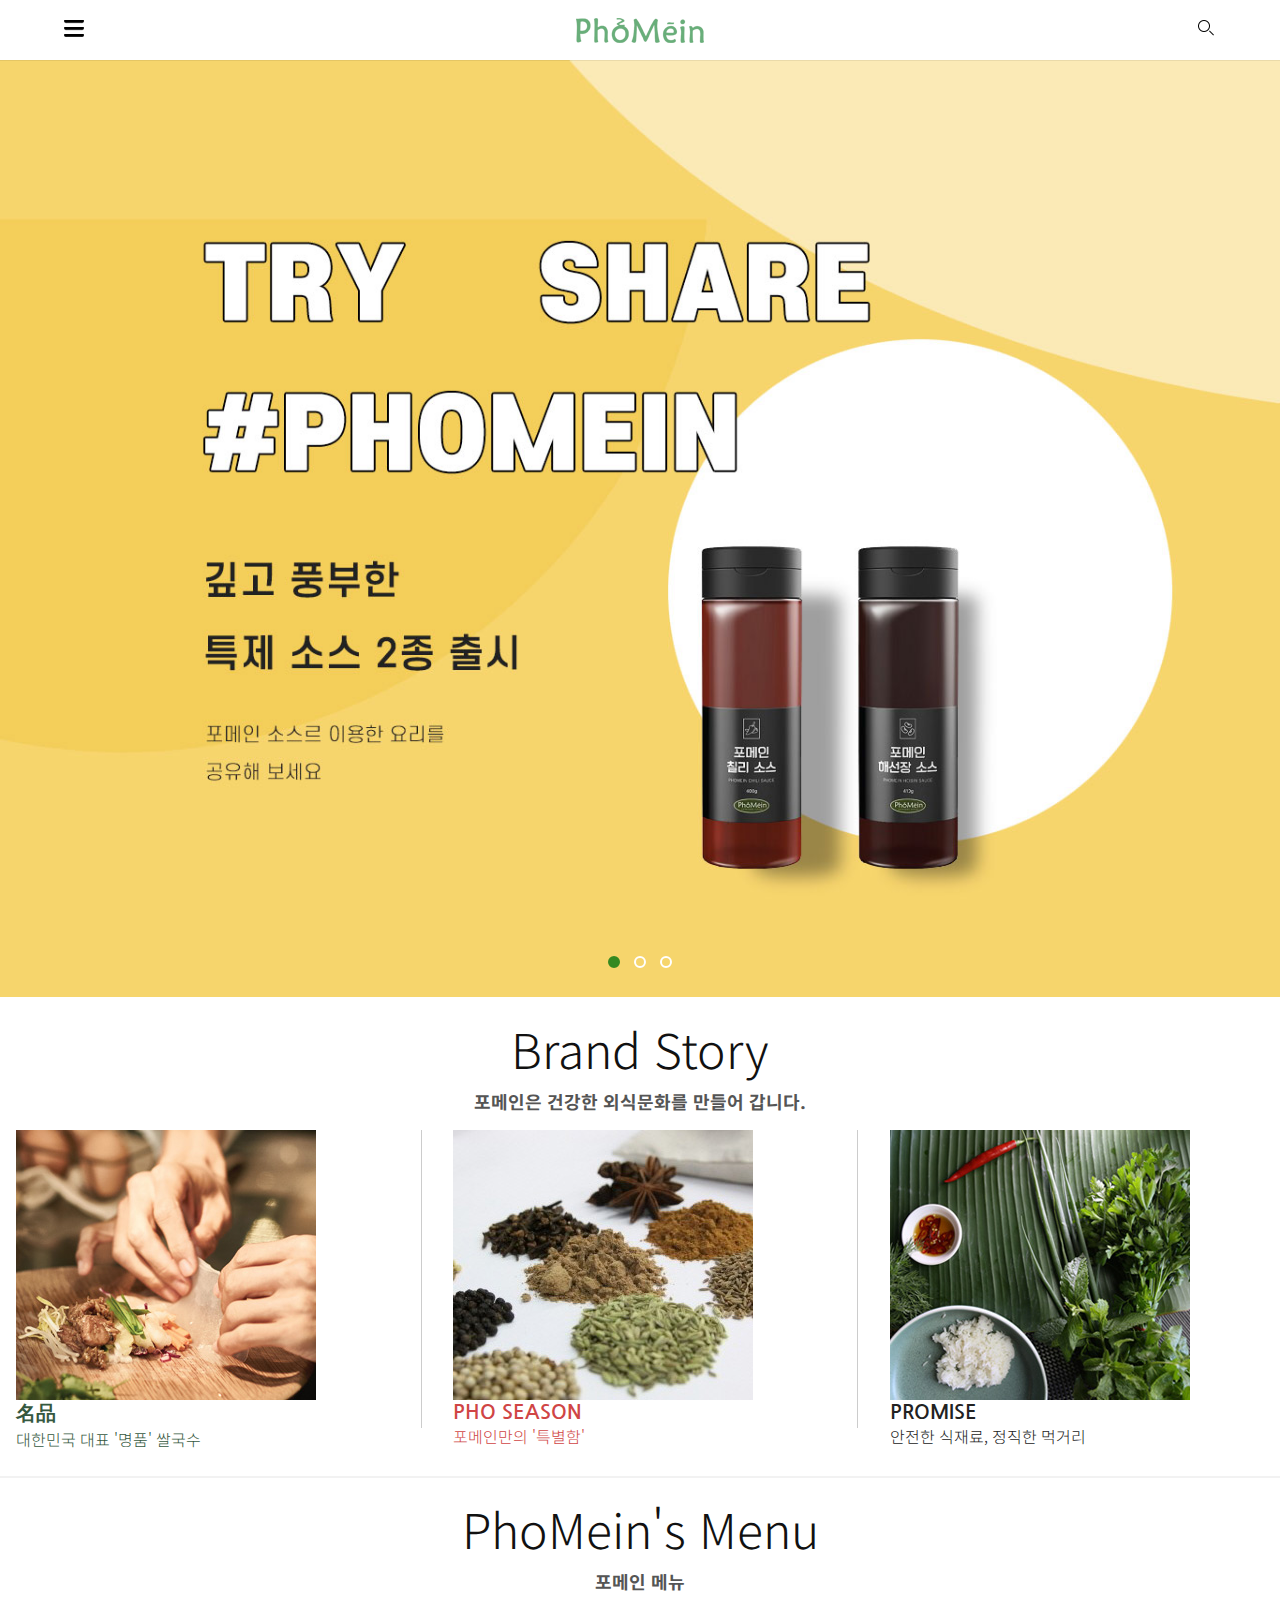
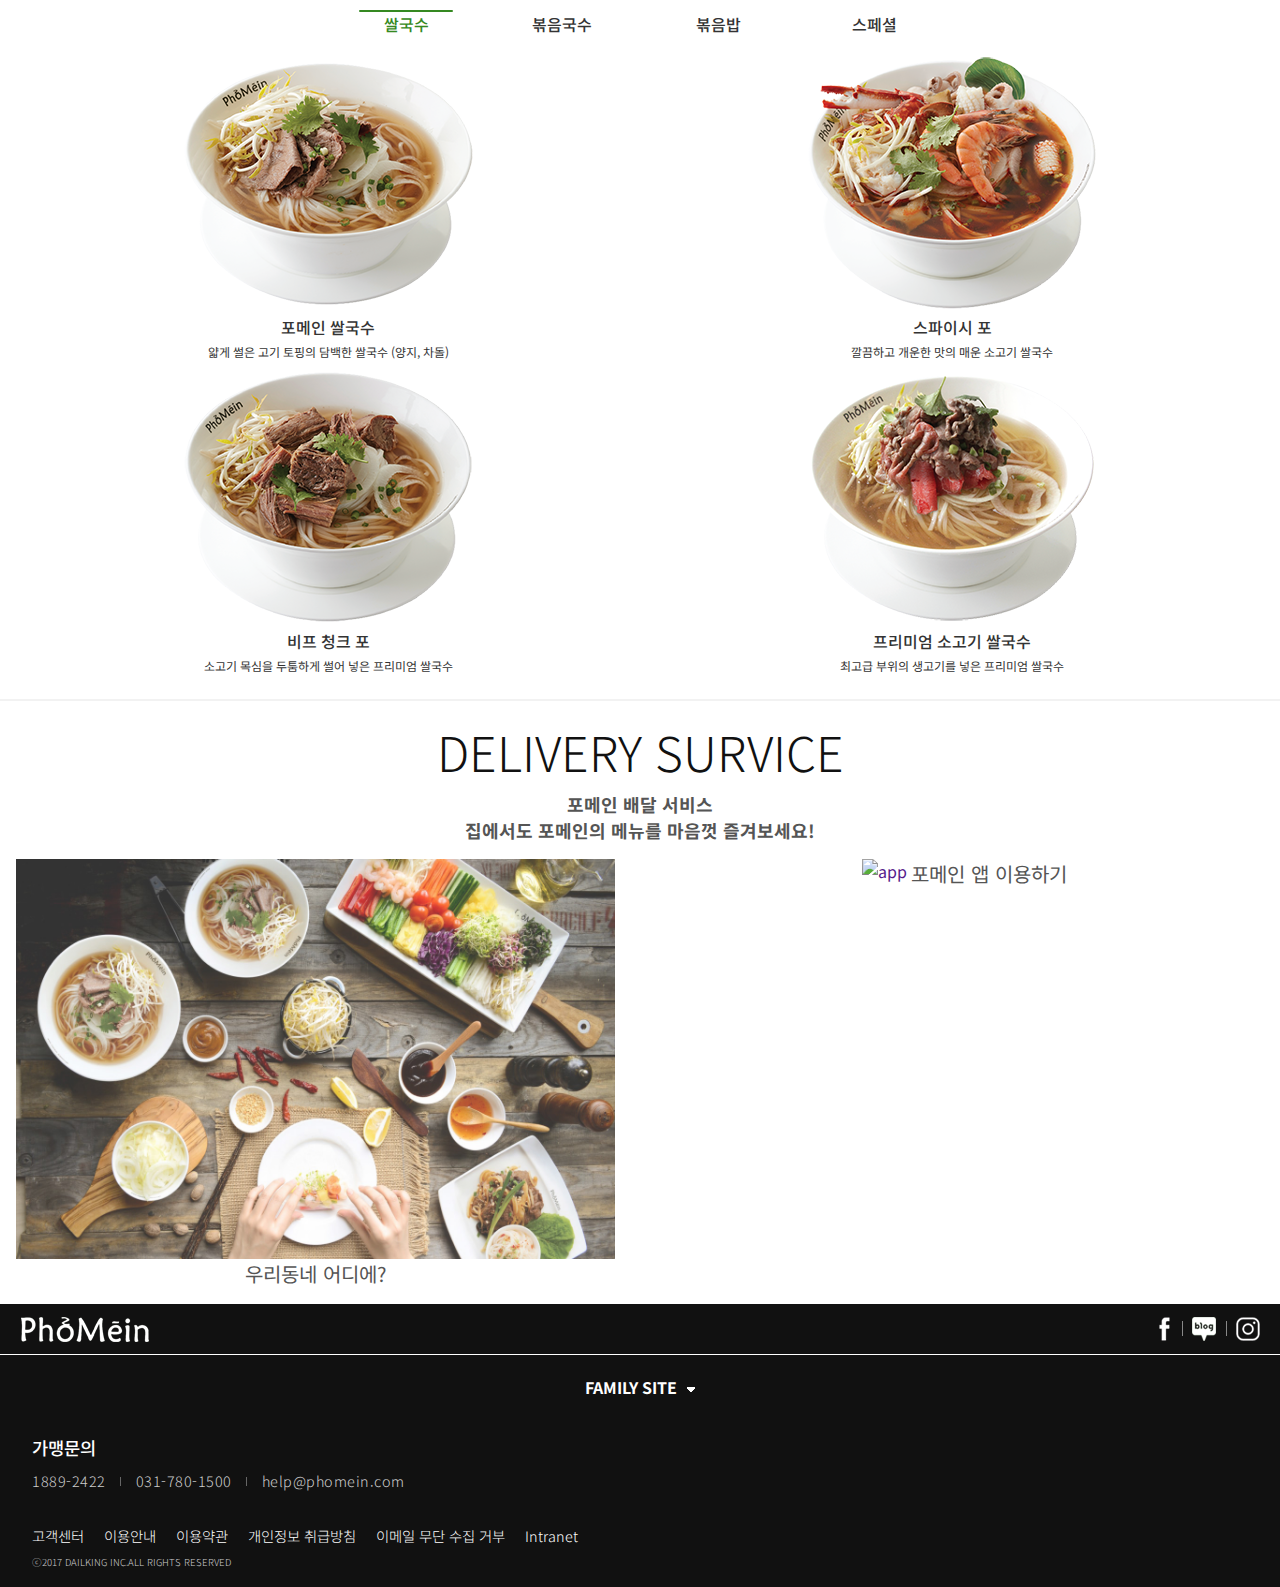
==== commit 7f22805d: "mobile end" ====
--- a/mobile/index.html
+++ b/mobile/index.html
@@ -15,6 +15,7 @@
 
 <body>
 <div class="wrap">
+	<div class="header_op dim"></div>
 	<header id="header">
 		<div class="logo">
 			<h1 id="logo">
@@ -32,17 +33,28 @@
 						<input type="text" placeholder="검색어를 입력해주세요.">
 						<button></button>
 					</form>
-					<span>추천 검색어 : <a href="">쌀국수</a>, <a href="">세트메뉴</a>, <a href="">마일리지</a></span>
+					<div class="suggest">
+						<span>추천 검색어</span>
+						<ul class="suggest_wordList">
+							<li><a href="">포메인 쌀국수</a></li>
+							<li><a href="">소고기 볶음밥</a></li>
+							<li><a href="">이벤트</a></li>
+							<li><a href="">마일리지</a></li>
+							<li><a href="">소스</a></li>
+						</ul>
+					</div>
+					<a href="" class="search_close"><img src="images/search_scroll_icon.png" alt="close"></a>
 				</div>
 			</div>
 		</div>
 	</header>
+	<div class="mobile_op dim"></div>
 	<div class="mobile">
 		<div class="mobile_head">
 			<div class="mobile_logo">
 				<img src="images/logo.png" alt="logo">
 			</div>
-			<a href="" class="close"><img src="images/close_icon.png" alt="닫기"></a>
+			<a href="" class="menu_close"><img src="images/close_icon.png" alt="닫기"></a>
 		</div>
 		<div class="login">
 			<ul>
@@ -115,16 +127,14 @@
 					<a href=""><img src="images/main_image02.jpg" alt="Banner2"></a>
 				</li>
 				<li>
-					<a href="">3</a>
-				</li>
-				<li>
-					<a href="">4</a>
+					<a href=""><img src="images/main_image03.jpg" alt="Banner3"></a>
 				</li>
 			</ul>
 		</div>
 		<div class="controller">
 			<a href="">1</a>
 			<a href="">2</a>
+			<a href="">3</a>
 		</div>
 	</div>
 	<div id="brand" class="contents">
@@ -401,7 +411,6 @@
 			<span>ⓒ2017 DAILKING INC.ALL RIGHTS RESERVED</span>
 		</div>
 	</footer>
-	<div class="dim"></div>
 </div>
 </body>
 </html>--- a/mobile/css/style.css
+++ b/mobile/css/style.css
@@ -28,7 +28,7 @@
 	background-color : #fff;
 }
 #header .logo {
-	z-index : 1;
+	z-index : 2;
 }
 #logo {
 	font-size : 1em;
@@ -51,6 +51,8 @@
 	width : 100%;
 	padding: 0 5%;
 	box-sizing: border-box;
+	z-index : 1;
+	background-color: #fff;
 }
 #header .util img {
 	max-width: 100%;
@@ -64,35 +66,72 @@
 	top : 100%;
 	right : 0;
 	width : 100%;
-	height : 60px;
 	padding-top: 20px; 
 	background-color : #fff;
+	border-top: 1px solid rgba(0,0,0,.4);
 	text-align : center;
-	z-index : 1;
 }
 #header .search .search_box input[type=text]{
 	width : 70%;
 	height : 30px;
-	border : 1px solid #ccc;
+	border : 1px solid #333;
 	box-sizing : border-box;
 	vertical-align : middle;
-	padding-left : 20px;
+	padding-left : 10px;
+	outline: none;
 }
 #header .search .search_box button {
 	width :	30px;
 	height : 30px;
 	vertical-align : middle;
-	border : 1px solid #ccc;
+	border : 1px solid #333;
 	background : url('../images/search_icon.png') no-repeat center center;
-	background-color : #fff;
-}
-#header .search .search_box span {
-	font-size : 0.75em;
+	background-size: 50%;
+	background-color : #fff;
+}
+#header .search .search_box .suggest {
+	padding: 20px;
+	text-align: left;
 	color : #666;
-	line-height : 20px;
-}
-#header .search .search_box span a {
-	color: #555;
+	line-height: 30px;
+}
+#header .search .search_box .suggest span {
+	font-size: 16px;
+}
+#header .search .search_box .suggest .suggest_wordList {
+	display: flex;
+	flex-wrap: wrap;
+	margin-top: 10px;
+}
+#header .search .search_box .suggest .suggest_wordList li {
+	display: inline-block;
+	padding-right: 50px;
+}
+#header .search .search_box .suggest .suggest_wordList a {
+	color: #333;
+	font-size: 14px;
+	font-weight: 300;
+}
+#header .search .search_box .search_close {
+	display: block;
+	background-color: #222;
+	padding: 2px 0;
+}
+.dim {
+	display : none;
+	position : fixed;
+	left : 0;
+	top : 0;
+	right : 0;
+	bottom : 0;
+	background-color : rgba(0,0,0,0.6);
+	overflow : hidden;
+}
+.header_op {
+	z-index: 1;
+}
+.mobile_op{
+	z-index: 3;
 }
 @media only screen and (max-width:760px){
 	#header {
@@ -101,7 +140,7 @@
 	#logo a {
 		width: 100px;
 	}
-	#header .util .tab, #header .search > a {
+	#header .util .tab, #header .sea	rch > a {
 		width: 15px;
 	}
 }
@@ -121,6 +160,7 @@
 }
 .mobile.active {
 	margin : 0;
+	box-shadow: 0 1px 2px rgba(0,0,0,.7);
 }
 .mobile_head {
 	display : flex;
@@ -184,8 +224,8 @@
 .mobile > ul > li > a {
 	position: relative;
 	display : block;
-	line-height : 3.75em;
-	font-size : 1.125em;
+	line-height : 5em;
+	font-size : 1.25em;
 	color : #fff;
 	padding-left : 20px;
 }
@@ -221,20 +261,6 @@
 	line-height : 3em;
 	color : #555;
 }
-.dim {
-	display : none;
-	position : fixed;
-	left : 0;
-	top : 0;
-	right : 0;
-	bottom : 0;
-	z-index : 10;
-	background-color : rgba(0,0,0,0.6);
-	overflow : hidden;
-}
-.dim.active {
-	display : block;
-}
 @media only screen and (max-width:760px){
 	.mobile .depth .depth_inner {
 		display: flex;
@@ -265,9 +291,8 @@
 }
 #keyvisual .mainBanner ul {
 	display: flex;
-	position: relative;
-	left: 0;
-	transition: left 0.5s;
+	position: relative;	
+	transition: transform 0.3s;
 }
 #keyvisual .mainBanner ul.transNone {
 	transition: none;
@@ -287,8 +312,8 @@
 }
 #keyvisual .controller a {
 	display : inline-block;
-	width : 8px;
-	height : 8px;
+	width : 0.5em;
+	height : 0.5em;
 	text-indent: -9999px;
 	border-radius: 50%;
 	border: 2px solid #fff;
@@ -298,7 +323,8 @@
 	margin-left: 0;
 }
 #keyvisual .controller a.on {
-	background-color: #fff;
+	background-color: #358921;
+	border-color: #358921;
 }
 /* contents 컨텐츠 */
 .contents {
